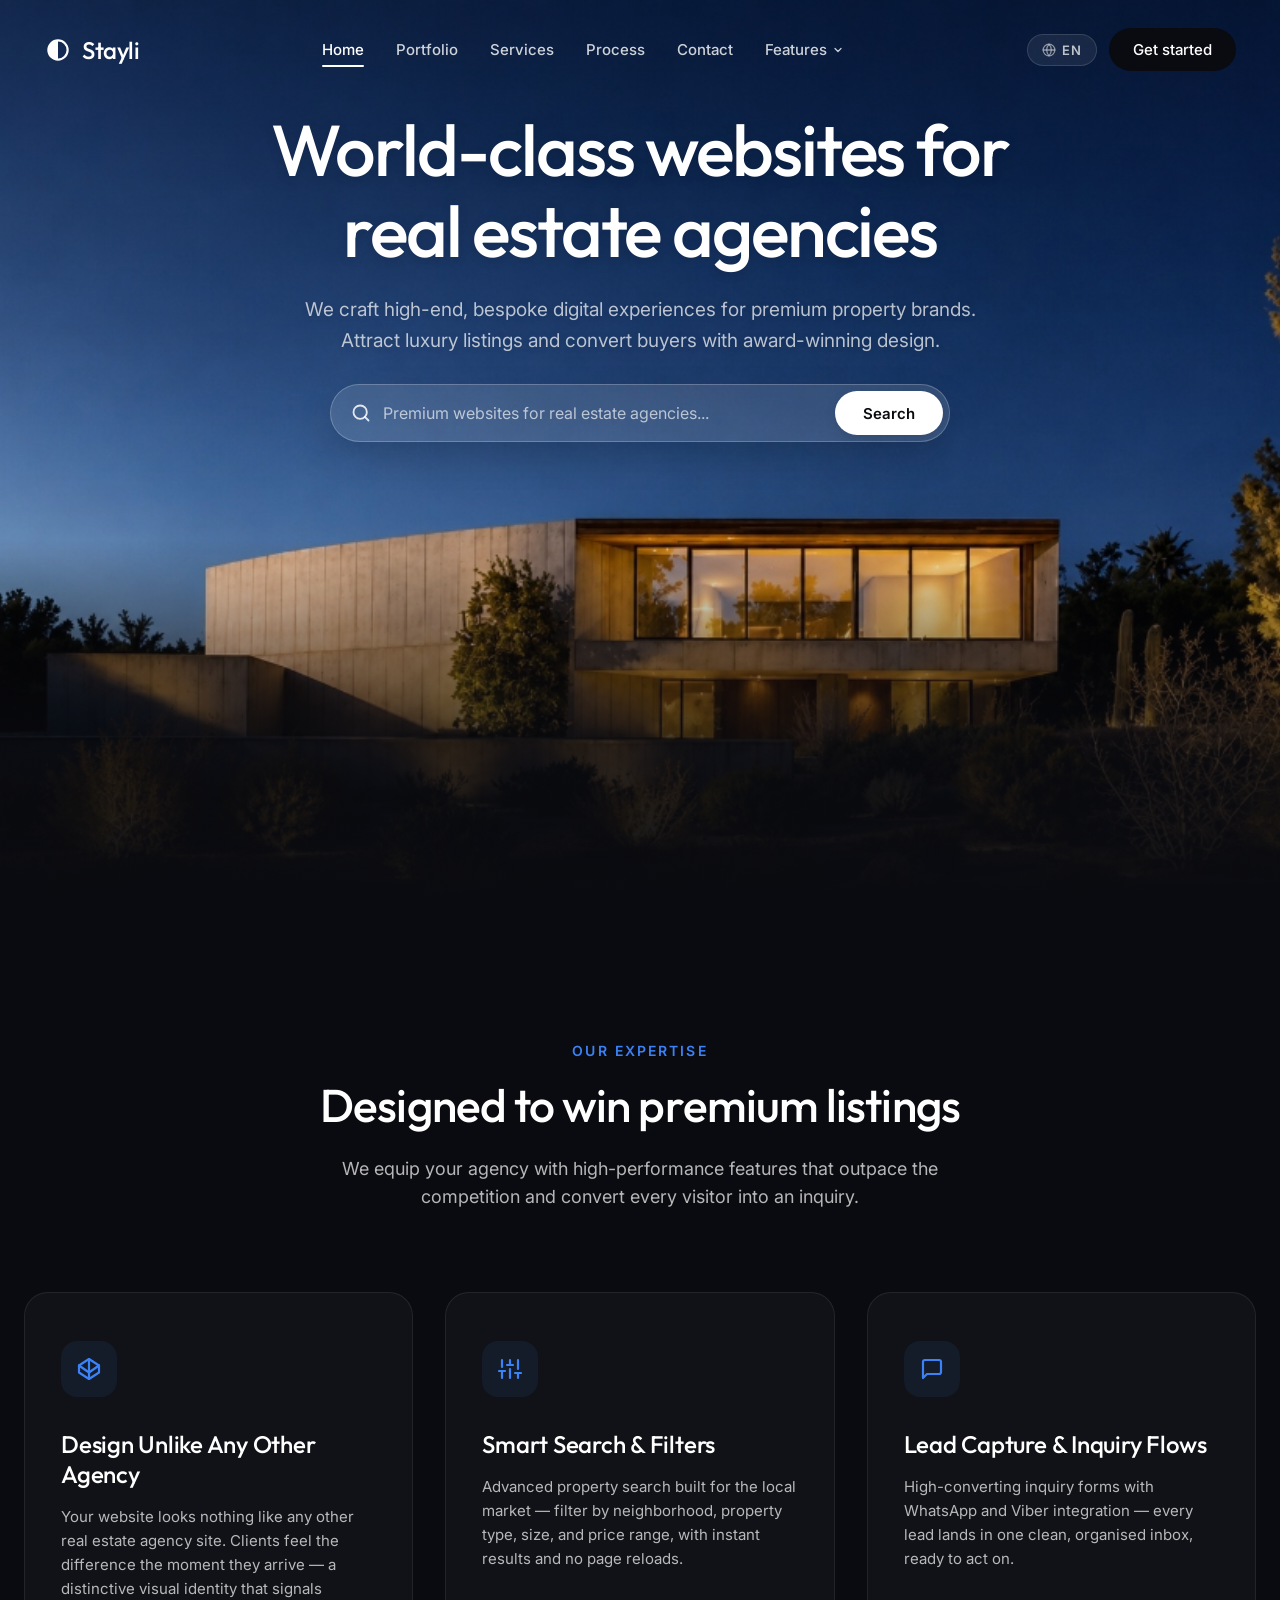
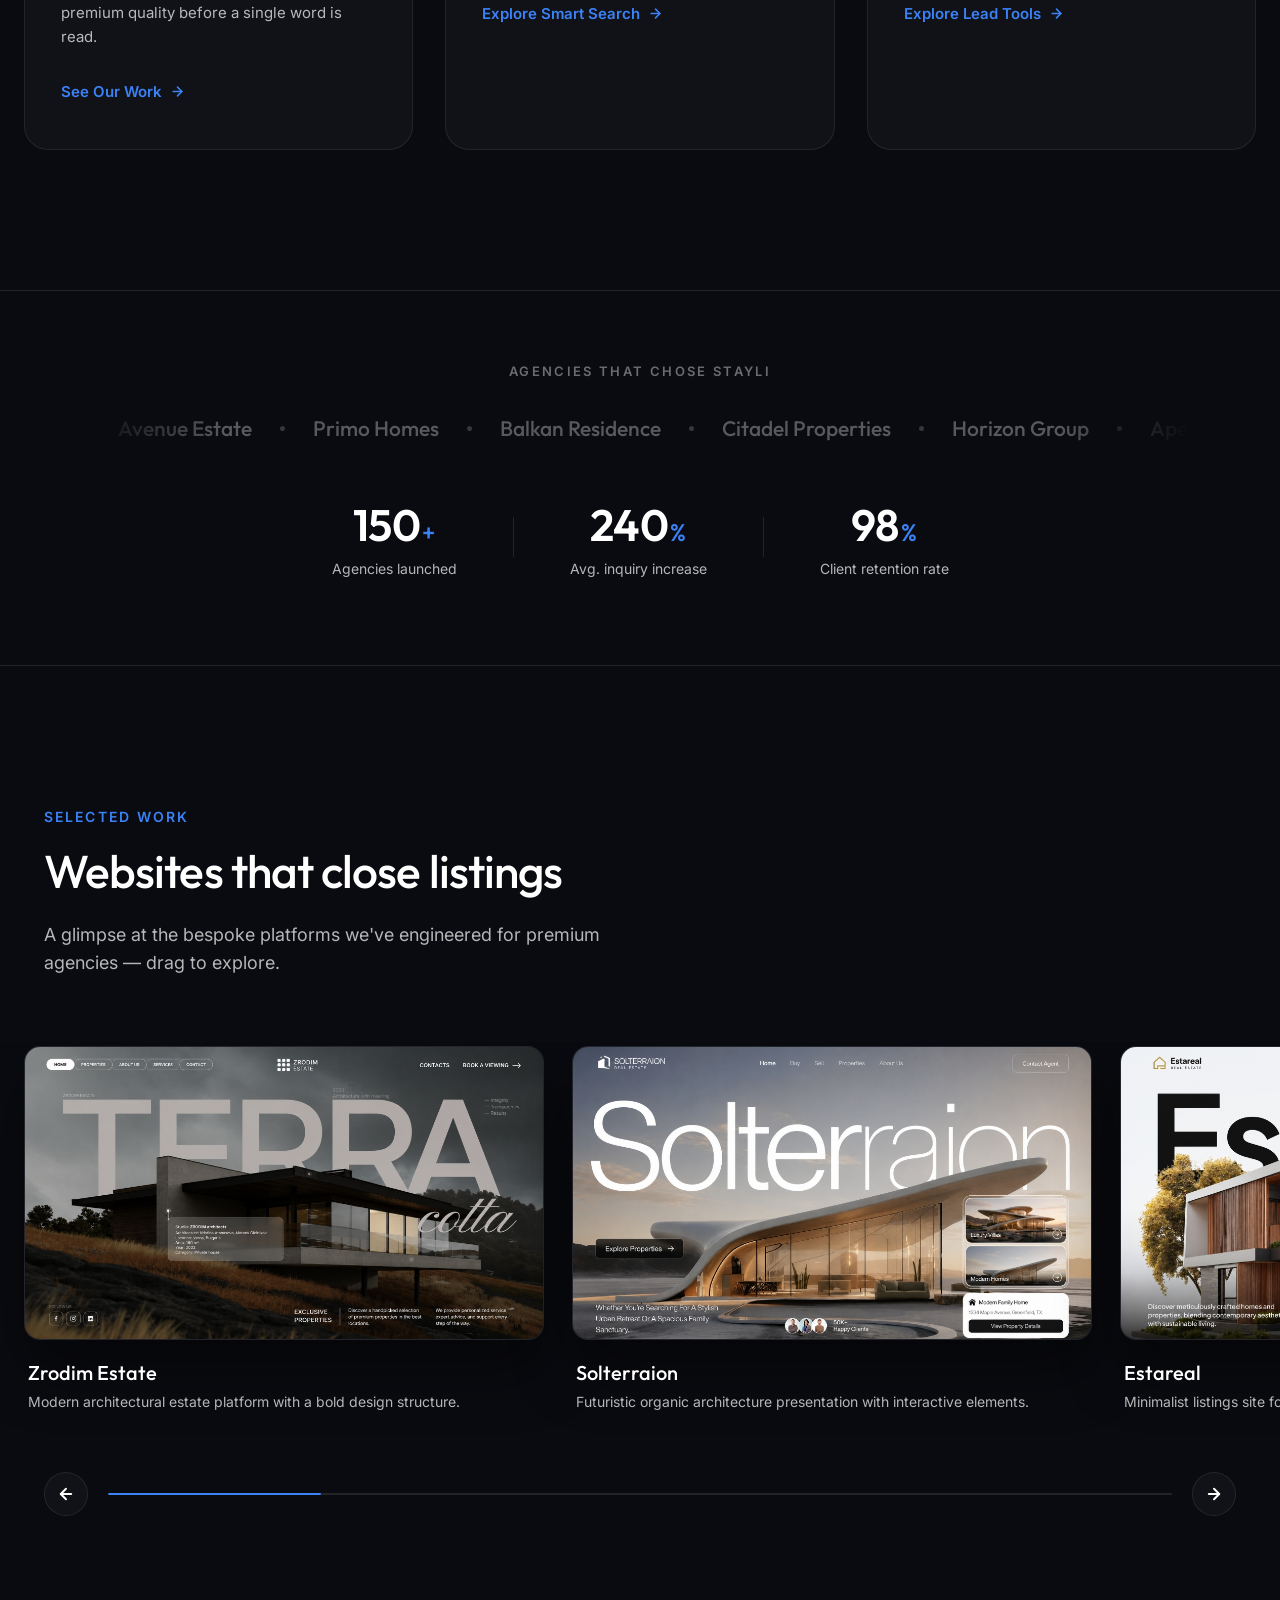
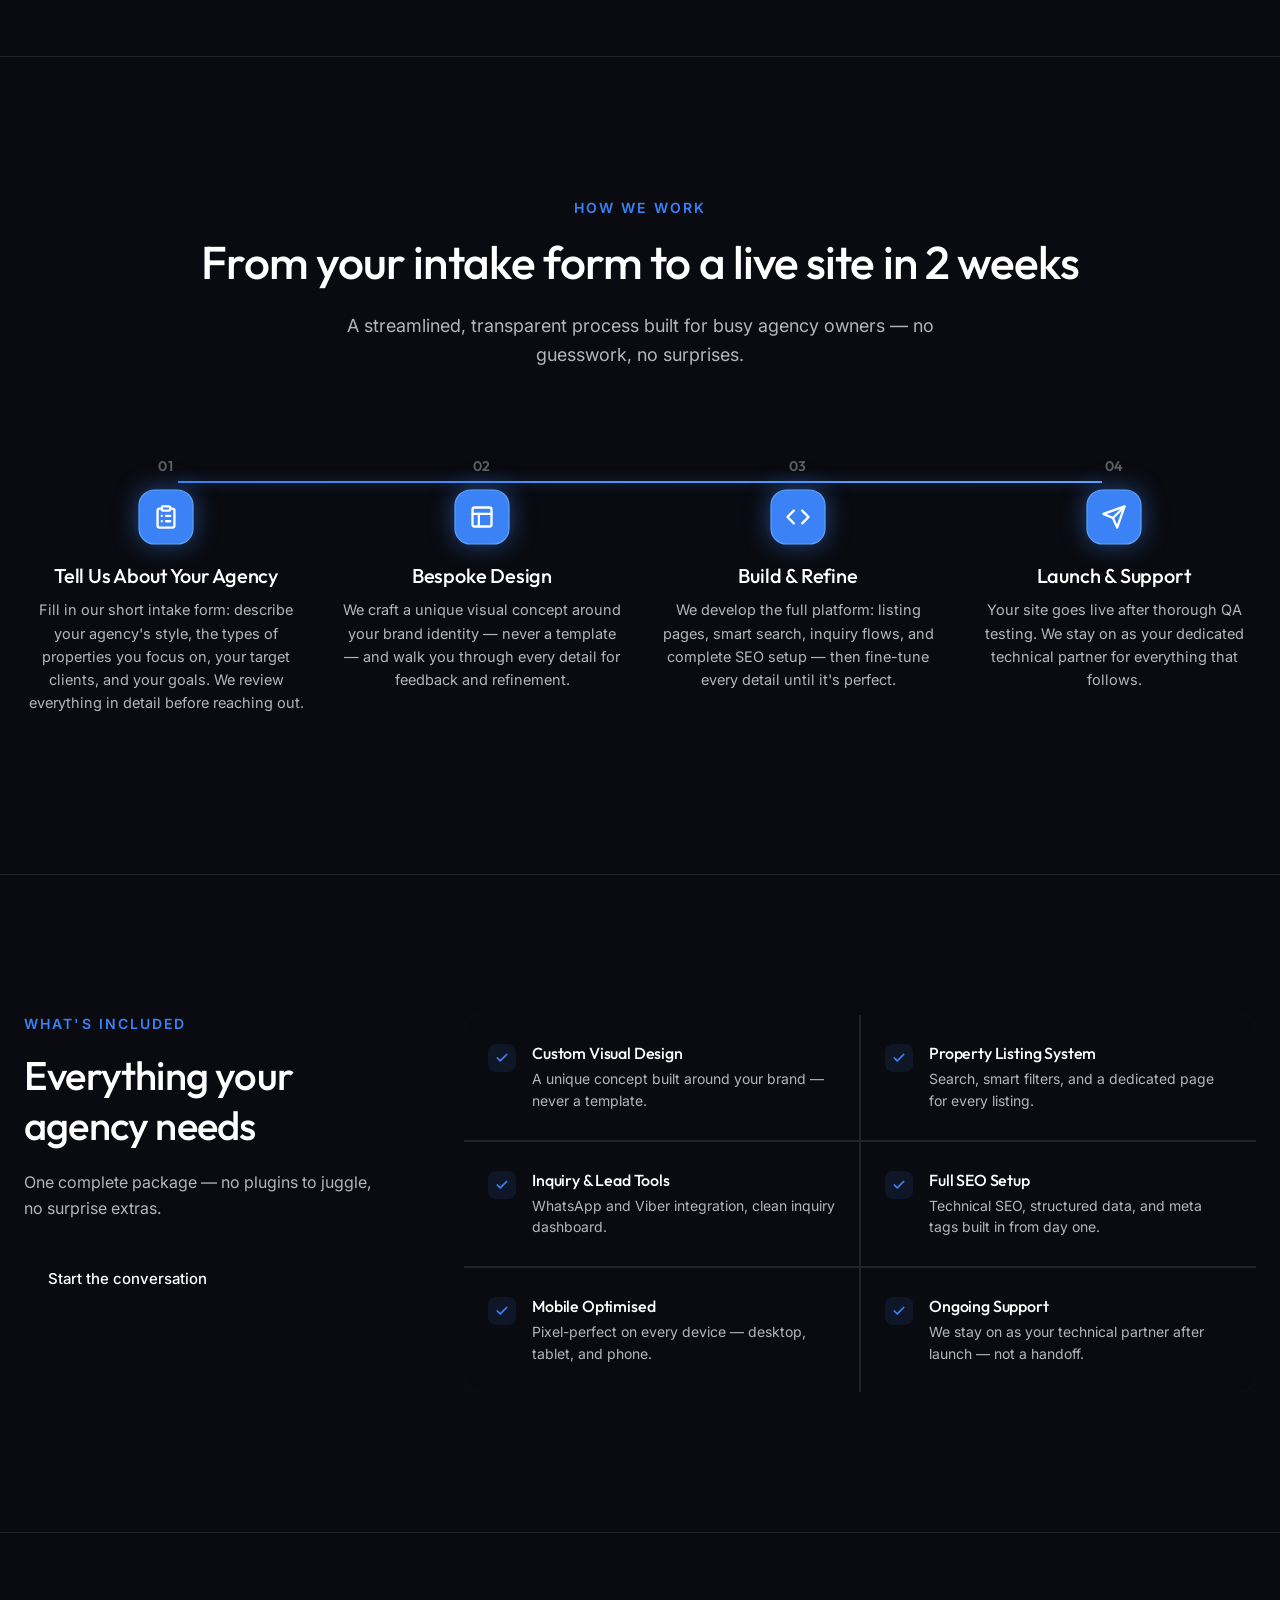
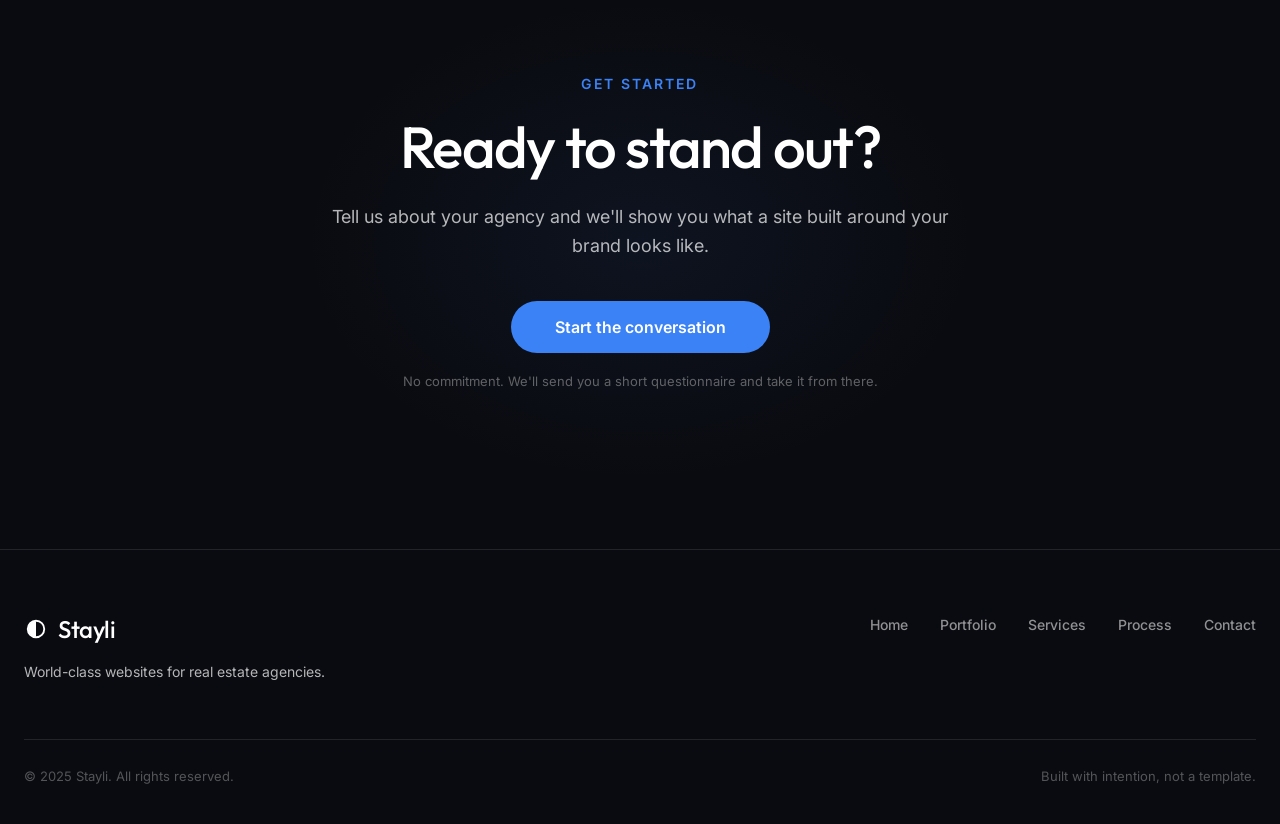
==== index.html @ 8f38e12a "Remove portfolio tags, align process steps horizontally on desktop, and implement dynamic scroll-bou" ====
<!DOCTYPE html>
<html lang="en">
<head>
  <meta charset="UTF-8">
  <meta name="viewport" content="width=device-width, initial-scale=1.0">
  <title>Stayli — World-Class Websites for Real Estate Agencies</title>
  <meta name="description" content="We design and build bespoke, high-converting websites for premium real estate agencies. Elevate your property brand today.">
  <link rel="preconnect" href="https://fonts.googleapis.com">
  <link rel="preconnect" href="https://fonts.gstatic.com" crossorigin>
  <link href="https://fonts.googleapis.com/css2?family=Outfit:wght@300;400;500;600;700&family=Manrope:wght@300;400;500;600;700&family=Inter:wght@300;400;500;600&display=swap" rel="stylesheet">
  <link rel="stylesheet" href="style.css?v=1.7">
</head>
<body>

  <!-- Header -->
  <header class="header" id="header">
    <div class="header-container">
      <a href="#" class="logo" id="logo-link">
        <svg class="logo-icon" width="28" height="28" viewBox="0 0 32 32" fill="none" xmlns="http://www.w3.org/2000/svg">
          <circle cx="16" cy="16" r="11" stroke="white" stroke-width="2.5"/>
          <path d="M16 5.5C10.201 5.5 5.5 10.201 5.5 16C5.5 21.799 10.201 26.5 16 26.5V5.5Z" fill="white"/>
        </svg>
        <span class="logo-text">Stayli</span>
      </a>

      <nav class="nav" id="desktop-nav">
        <ul class="nav-list">
          <li class="nav-item"><a href="#" class="nav-link active" data-i18n="nav.home">Home</a></li>
          <li class="nav-item"><a href="#" class="nav-link" data-i18n="nav.portfolio">Portfolio</a></li>
          <li class="nav-item"><a href="#" class="nav-link" data-i18n="nav.services">Services</a></li>
          <li class="nav-item"><a href="#" class="nav-link" data-i18n="nav.process">Process</a></li>
          <li class="nav-item"><a href="#" class="nav-link" data-i18n="nav.contact">Contact</a></li>
          <li class="nav-item dropdown" id="pages-dropdown">
            <a href="#" class="nav-link dropdown-toggle" id="dropdown-toggle">
              <span data-i18n="nav.features">Features</span>
              <svg class="chevron-icon" width="12" height="12" viewBox="0 0 24 24" fill="none" stroke="currentColor" stroke-width="2.5" stroke-linecap="round" stroke-linejoin="round">
                <polyline points="6 9 12 15 18 9"></polyline>
              </svg>
            </a>
            <ul class="dropdown-menu" id="dropdown-menu">
              <li><a href="#" class="dropdown-item" data-i18n="nav.feat.idx">IDX/MLS Feeds</a></li>
              <li><a href="#" class="dropdown-item" data-i18n="nav.feat.maps">Interactive Maps</a></li>
              <li><a href="#" class="dropdown-item" data-i18n="nav.feat.crm">CRM Integrations</a></li>
              <li><a href="#" class="dropdown-item" data-i18n="nav.feat.seo">SEO Tuning</a></li>
            </ul>
          </li>
        </ul>
      </nav>

      <div class="header-actions">
        <button class="lang-toggle" id="lang-toggle" aria-label="Switch language">
          <svg width="14" height="14" viewBox="0 0 24 24" fill="none" stroke="currentColor" stroke-width="2.2" stroke-linecap="round" stroke-linejoin="round">
            <circle cx="12" cy="12" r="10"></circle>
            <line x1="2" y1="12" x2="22" y2="12"></line>
            <path d="M12 2a15.3 15.3 0 0 1 4 10 15.3 15.3 0 0 1-4 10 15.3 15.3 0 0 1-4-10 15.3 15.3 0 0 1 4-10z"></path>
          </svg>
          <span id="lang-current">EN</span>
        </button>
        <a href="#" class="btn btn-primary" id="get-started-btn" data-i18n="nav.cta">Get started</a>
        <button class="mobile-menu-toggle" id="menu-toggle" aria-label="Toggle Menu">
          <span class="bar"></span>
          <span class="bar"></span>
          <span class="bar"></span>
        </button>
      </div>
    </div>
  </header>

  <!-- Mobile Nav -->
  <div class="mobile-nav" id="mobile-nav">
    <ul class="mobile-nav-list">
      <li><a href="#" class="mobile-nav-link active" data-i18n="nav.home">Home</a></li>
      <li><a href="#" class="mobile-nav-link" data-i18n="nav.portfolio">Portfolio</a></li>
      <li><a href="#" class="mobile-nav-link" data-i18n="nav.services">Services</a></li>
      <li><a href="#" class="mobile-nav-link" data-i18n="nav.process">Process</a></li>
      <li><a href="#" class="mobile-nav-link" data-i18n="nav.contact">Contact</a></li>
      <li class="mobile-dropdown">
        <button class="mobile-dropdown-toggle" id="mobile-dropdown-toggle">
          <span data-i18n="nav.features">Features</span>
          <svg class="chevron-icon" width="14" height="14" viewBox="0 0 24 24" fill="none" stroke="currentColor" stroke-width="2.5" stroke-linecap="round" stroke-linejoin="round">
            <polyline points="6 9 12 15 18 9"></polyline>
          </svg>
        </button>
        <ul class="mobile-dropdown-menu" id="mobile-dropdown-menu">
          <li><a href="#" class="mobile-dropdown-item" data-i18n="nav.feat.idx">IDX/MLS Feeds</a></li>
          <li><a href="#" class="mobile-dropdown-item" data-i18n="nav.feat.maps">Interactive Maps</a></li>
          <li><a href="#" class="mobile-dropdown-item" data-i18n="nav.feat.crm">CRM Integrations</a></li>
          <li><a href="#" class="mobile-dropdown-item" data-i18n="nav.feat.seo">SEO Tuning</a></li>
        </ul>
      </li>
      <li><a href="#" class="btn btn-primary btn-block" id="mobile-get-started-btn" data-i18n="nav.cta">Get started</a></li>
    </ul>
  </div>

  <!-- Hero -->
  <section class="hero" id="hero-section">
    <div class="hero-bg-container">
      <div class="hero-bg-image"></div>
      <div class="hero-overlay"></div>
    </div>
    <div class="hero-container">
      <div class="hero-content">
        <h1 class="hero-title" id="hero-title" data-i18n="hero.title">World-class websites for<br>real estate agencies</h1>
        <p class="hero-subtitle" id="hero-subtitle" data-i18n="hero.subtitle">We craft high-end, bespoke digital experiences for premium property brands.<br>Attract luxury listings and convert buyers with award-winning design.</p>
        <div class="hero-actions">
          <div class="search-bar-container">
            <div class="search-bar">
              <div class="search-icon-wrapper">
                <svg class="search-icon" width="20" height="20" viewBox="0 0 24 24" fill="none" stroke="currentColor" stroke-width="2.2" stroke-linecap="round" stroke-linejoin="round">
                  <circle cx="11" cy="11" r="8"></circle>
                  <line x1="21" y1="21" x2="16.65" y2="16.65"></line>
                </svg>
              </div>
              <input type="text" class="search-input" id="search-input" placeholder="" readonly>
              <button class="search-btn" id="search-submit-btn" data-i18n="hero.search_btn">Search</button>
            </div>
          </div>
        </div>
      </div>
    </div>
  </section>

  <!-- Features -->
  <section class="features-section" id="features-section">
    <div class="features-container">
      <span class="section-tag" data-i18n="feat.tag">Our Expertise</span>
      <h2 class="section-title" data-i18n="feat.title">Designed to win premium listings</h2>
      <p class="section-subtitle" data-i18n="feat.subtitle">We equip your agency with high-performance features that outpace the competition and convert leads.</p>

      <div class="features-grid">
        <div class="feature-card">
          <div class="feature-icon-wrapper">
            <svg class="feature-icon" width="24" height="24" viewBox="0 0 24 24" fill="none" stroke="currentColor" stroke-width="2.2" stroke-linecap="round" stroke-linejoin="round">
              <polygon points="12 2 22 8.5 22 15.5 12 22 2 15.5 2 8.5 12 2"></polygon>
              <line x1="12" y1="2" x2="12" y2="22"></line>
              <path d="M2 8.5l10 7 10-7"></path>
            </svg>
          </div>
          <h3 class="feature-card-title" data-i18n="feat.card1.title">Design Unlike Any Other Agency</h3>
          <p class="feature-card-desc" data-i18n="feat.card1.desc">Your website looks nothing like any other real estate agency site. Clients feel the difference the moment they arrive — a distinctive visual identity that signals premium quality before a single word is read.</p>
          <a href="#" class="feature-card-link">
            <span data-i18n="feat.card1.link">See Our Work</span>
            <svg width="15" height="15" viewBox="0 0 24 24" fill="none" stroke="currentColor" stroke-width="2.5" stroke-linecap="round" stroke-linejoin="round"><line x1="5" y1="12" x2="19" y2="12"></line><polyline points="12 5 19 12 12 19"></polyline></svg>
          </a>
        </div>

        <div class="feature-card">
          <div class="feature-icon-wrapper">
            <svg class="feature-icon" width="24" height="24" viewBox="0 0 24 24" fill="none" stroke="currentColor" stroke-width="2.2" stroke-linecap="round" stroke-linejoin="round">
              <line x1="4" y1="21" x2="4" y2="14"></line>
              <line x1="4" y1="10" x2="4" y2="3"></line>
              <line x1="12" y1="21" x2="12" y2="12"></line>
              <line x1="12" y1="8" x2="12" y2="3"></line>
              <line x1="20" y1="21" x2="20" y2="16"></line>
              <line x1="20" y1="12" x2="20" y2="3"></line>
              <line x1="1" y1="14" x2="7" y2="14"></line>
              <line x1="9" y1="8" x2="15" y2="8"></line>
              <line x1="17" y1="16" x2="23" y2="16"></line>
            </svg>
          </div>
          <h3 class="feature-card-title" data-i18n="feat.card2.title">Smart Search & Filters</h3>
          <p class="feature-card-desc" data-i18n="feat.card2.desc">Advanced property search built for the local market — filter by neighborhood, property type, size, and price range, with instant results and no page reloads.</p>
          <a href="#" class="feature-card-link">
            <span data-i18n="feat.card2.link">Explore Smart Search</span>
            <svg width="15" height="15" viewBox="0 0 24 24" fill="none" stroke="currentColor" stroke-width="2.5" stroke-linecap="round" stroke-linejoin="round"><line x1="5" y1="12" x2="19" y2="12"></line><polyline points="12 5 19 12 12 19"></polyline></svg>
          </a>
        </div>

        <div class="feature-card">
          <div class="feature-icon-wrapper">
            <svg class="feature-icon" width="24" height="24" viewBox="0 0 24 24" fill="none" stroke="currentColor" stroke-width="2.2" stroke-linecap="round" stroke-linejoin="round">
              <path d="M21 15a2 2 0 0 1-2 2H7l-4 4V5a2 2 0 0 1 2-2h14a2 2 0 0 1 2 2z"></path>
            </svg>
          </div>
          <h3 class="feature-card-title" data-i18n="feat.card3.title">Lead Capture & Inquiry Flows</h3>
          <p class="feature-card-desc" data-i18n="feat.card3.desc">High-converting inquiry forms with WhatsApp and Viber integration, automated follow-up sequences, and a clean overview of every incoming lead.</p>
          <a href="#" class="feature-card-link">
            <span data-i18n="feat.card3.link">Explore Lead Tools</span>
            <svg width="15" height="15" viewBox="0 0 24 24" fill="none" stroke="currentColor" stroke-width="2.5" stroke-linecap="round" stroke-linejoin="round"><line x1="5" y1="12" x2="19" y2="12"></line><polyline points="12 5 19 12 12 19"></polyline></svg>
          </a>
        </div>
      </div>
    </div>
  </section>

  <!-- Trust -->
  <section class="trust-section" id="trust-section">
    <div class="trust-container">
      <p class="trust-label" data-i18n="trust.label">Trusted by ambitious agencies worldwide</p>

      <div class="marquee">
        <div class="marquee-track">
          <span class="marquee-item">Avenue Estate</span><span class="marquee-dot"></span>
          <span class="marquee-item">Primo Homes</span><span class="marquee-dot"></span>
          <span class="marquee-item">Balkan Residence</span><span class="marquee-dot"></span>
          <span class="marquee-item">Citadel Properties</span><span class="marquee-dot"></span>
          <span class="marquee-item">Horizon Group</span><span class="marquee-dot"></span>
          <span class="marquee-item">Apex Properties</span><span class="marquee-dot"></span>
          <span class="marquee-item">Perla Estate</span><span class="marquee-dot"></span>
          <span class="marquee-item">Nova Residence</span><span class="marquee-dot"></span>
          <span class="marquee-item">Avenue Estate</span><span class="marquee-dot"></span>
          <span class="marquee-item">Primo Homes</span><span class="marquee-dot"></span>
          <span class="marquee-item">Balkan Residence</span><span class="marquee-dot"></span>
          <span class="marquee-item">Citadel Properties</span><span class="marquee-dot"></span>
          <span class="marquee-item">Horizon Group</span><span class="marquee-dot"></span>
          <span class="marquee-item">Apex Properties</span><span class="marquee-dot"></span>
          <span class="marquee-item">Perla Estate</span><span class="marquee-dot"></span>
          <span class="marquee-item">Nova Residence</span><span class="marquee-dot"></span>
        </div>
      </div>

      <div class="trust-stats">
        <div class="trust-stat">
          <div class="trust-stat-value"><span class="trust-stat-number" data-count="150">0</span><span class="trust-stat-suffix">+</span></div>
          <span class="trust-stat-label" data-i18n="trust.stat1">Agencies launched</span>
        </div>
        <div class="trust-stat-divider"></div>
        <div class="trust-stat">
          <div class="trust-stat-value"><span class="trust-stat-number" data-count="240">0</span><span class="trust-stat-suffix">%</span></div>
          <span class="trust-stat-label" data-i18n="trust.stat2">Avg. inquiry increase</span>
        </div>
        <div class="trust-stat-divider"></div>
        <div class="trust-stat">
          <div class="trust-stat-value"><span class="trust-stat-number" data-count="98">0</span><span class="trust-stat-suffix">%</span></div>
          <span class="trust-stat-label" data-i18n="trust.stat3">Client retention rate</span>
        </div>
      </div>
    </div>
  </section>

  <!-- Portfolio -->
  <section class="portfolio-section" id="portfolio-section">
    <div class="portfolio-header">
      <span class="section-tag" data-i18n="port.tag">Selected Work</span>
      <h2 class="section-title" data-i18n="port.title">Websites that close listings</h2>
      <p class="section-subtitle" data-i18n="port.subtitle">A glimpse at the bespoke platforms we've engineered for premium agencies — drag to explore.</p>
    </div>

    <div class="portfolio-carousel">
      <div class="portfolio-track" id="portfolio-track">

        <article class="portfolio-card">
          <div class="browser-mockup theme-amber">
            <div class="browser-body has-image">
              <img src="zrodim_estate.jpg" alt="Zrodim Estate Website" class="mockup-img">
            </div>
          </div>
          <div class="portfolio-meta">
            <h3>Zrodim Estate</h3>
            <p data-i18n="port.card1.desc">Modern architectural estate platform with a bold design structure.</p>
          </div>
        </article>

        <article class="portfolio-card">
          <div class="browser-mockup theme-teal">
            <div class="browser-body has-image">
              <img src="solterraion.jpg" alt="Solterraion Website" class="mockup-img">
            </div>
          </div>
          <div class="portfolio-meta">
            <h3>Solterraion</h3>
            <p data-i18n="port.card2.desc">Futuristic organic architecture presentation with interactive elements.</p>
          </div>
        </article>

        <article class="portfolio-card">
          <div class="browser-mockup theme-violet">
            <div class="browser-body has-image">
              <img src="estareal.jpg" alt="Estareal Website" class="mockup-img">
            </div>
          </div>
          <div class="portfolio-meta">
            <h3>Estareal</h3>
            <p data-i18n="port.card3.desc">Minimalist listings site focusing on ecological and smart home designs.</p>
          </div>
        </article>

        <article class="portfolio-card">
          <div class="browser-mockup theme-rose">
            <div class="browser-body has-image">
              <img src="zenesis.jpg" alt="Zenesis Website" class="mockup-img">
            </div>
          </div>
          <div class="portfolio-meta">
            <h3>Zenesis</h3>
            <p data-i18n="port.card4.desc">Luxury property listings database with integrated search filters.</p>
          </div>
        </article>

        <article class="portfolio-card">
          <div class="browser-mockup theme-emerald">
            <div class="browser-body has-image">
              <img src="oceanview.jpg" alt="Oceanview Properties Website" class="mockup-img">
            </div>
          </div>
          <div class="portfolio-meta">
            <h3>Oceanview</h3>
            <p data-i18n="port.card5.desc">Coastal estates and seaside residence portfolio with high-converting layouts.</p>
          </div>
        </article>

      </div>

      <div class="portfolio-controls">
        <button class="portfolio-arrow" id="portfolio-prev" aria-label="Previous project">
          <svg width="18" height="18" viewBox="0 0 24 24" fill="none" stroke="currentColor" stroke-width="2.5" stroke-linecap="round" stroke-linejoin="round"><line x1="19" y1="12" x2="5" y2="12"></line><polyline points="12 19 5 12 12 5"></polyline></svg>
        </button>
        <div class="portfolio-progress"><span class="portfolio-progress-bar" id="portfolio-progress-bar"></span></div>
        <button class="portfolio-arrow" id="portfolio-next" aria-label="Next project">
          <svg width="18" height="18" viewBox="0 0 24 24" fill="none" stroke="currentColor" stroke-width="2.5" stroke-linecap="round" stroke-linejoin="round"><line x1="5" y1="12" x2="19" y2="12"></line><polyline points="12 5 19 12 12 19"></polyline></svg>
        </button>
      </div>
    </div>
  </section>

  <!-- Process -->
  <section class="process-section" id="process-section">
    <div class="process-container">
      <span class="section-tag" data-i18n="proc.tag">How We Work</span>
      <h2 class="section-title" data-i18n="proc.title">From first call to live site in 2 weeks</h2>
      <p class="section-subtitle" data-i18n="proc.subtitle">A streamlined, transparent process built for busy agency owners — no guesswork, no surprises.</p>

      <div class="process-timeline">
        <div class="process-line"><span class="process-line-fill" id="process-line-fill"></span></div>

        <div class="process-step">
          <div class="process-number">01</div>
          <div class="process-icon-wrapper">
            <svg class="process-icon" width="22" height="22" viewBox="0 0 24 24" fill="none" stroke="currentColor" stroke-width="2.2" stroke-linecap="round" stroke-linejoin="round"><path d="M16 4h2a2 2 0 0 1 2 2v14a2 2 0 0 1-2 2H6a2 2 0 0 1-2-2V6a2 2 0 0 1 2-2h2"></path><rect x="8" y="2" width="8" height="4" rx="1" ry="1"></rect><line x1="12" y1="11" x2="16" y2="11"></line><line x1="12" y1="16" x2="16" y2="16"></line><line x1="8" y1="11" x2="8.01" y2="11"></line><line x1="8" y1="16" x2="8.01" y2="16"></line></svg>
          </div>
          <h3 class="process-step-title" data-i18n="proc.step1.title">Tell Us About Your Agency</h3>
          <p class="process-step-desc" data-i18n="proc.step1.desc">We learn your brand, your listings, and your growth goals in a focused 30-minute strategy session.</p>
        </div>

        <div class="process-step">
          <div class="process-number">02</div>
          <div class="process-icon-wrapper">
            <svg class="process-icon" width="22" height="22" viewBox="0 0 24 24" fill="none" stroke="currentColor" stroke-width="2.2" stroke-linecap="round" stroke-linejoin="round"><rect x="3" y="3" width="18" height="18" rx="2"></rect><line x1="3" y1="9" x2="21" y2="9"></line><line x1="9" y1="21" x2="9" y2="9"></line></svg>
          </div>
          <h3 class="process-step-title" data-i18n="proc.step2.title">Bespoke Design</h3>
          <p class="process-step-desc" data-i18n="proc.step2.desc">A custom visual direction shaped around your brand — not a template — reviewed with you at every stage.</p>
        </div>

        <div class="process-step">
          <div class="process-number">03</div>
          <div class="process-icon-wrapper">
            <svg class="process-icon" width="22" height="22" viewBox="0 0 24 24" fill="none" stroke="currentColor" stroke-width="2.2" stroke-linecap="round" stroke-linejoin="round"><polyline points="16 18 22 12 16 6"></polyline><polyline points="8 6 2 12 8 18"></polyline></svg>
          </div>
          <h3 class="process-step-title" data-i18n="proc.step3.title">Build &amp; Integrate</h3>
          <p class="process-step-desc" data-i18n="proc.step3.desc">We develop the platform and connect your IDX/MLS feed, CRM, and lead-routing tools end to end.</p>
        </div>

        <div class="process-step">
          <div class="process-number">04</div>
          <div class="process-icon-wrapper">
            <svg class="process-icon" width="22" height="22" viewBox="0 0 24 24" fill="none" stroke="currentColor" stroke-width="2.2" stroke-linecap="round" stroke-linejoin="round"><line x1="22" y1="2" x2="11" y2="13"></line><polygon points="22 2 15 22 11 13 2 9 22 2"></polygon></svg>
          </div>
          <h3 class="process-step-title" data-i18n="proc.step4.title">Launch &amp; Support</h3>
          <p class="process-step-desc" data-i18n="proc.step4.desc">Your site goes live with full QA, then we stay on as your dedicated technical partner.</p>
        </div>
      </div>
    </div>
  </section>




  <!-- Services / What's Included -->
  <section class="services-section" id="services-section">
    <div class="services-container">
      <div class="services-header-row">
        <div class="services-header-text">
          <span class="section-tag" data-i18n="serv.tag">What's Included</span>
          <h2 class="section-title" data-i18n="serv.title">Everything your agency needs</h2>
          <p class="section-subtitle" data-i18n="serv.subtitle">One complete package — no plugins to juggle, no surprise extras.</p>
          <a href="#" class="btn btn-primary" data-i18n="serv.cta">Start the conversation</a>
        </div>
        <div class="services-grid">
          <div class="service-item">
            <div class="service-check"><svg width="14" height="14" viewBox="0 0 24 24" fill="none" stroke="currentColor" stroke-width="3" stroke-linecap="round" stroke-linejoin="round"><polyline points="20 6 9 17 4 12"></polyline></svg></div>
            <div class="service-text">
              <h3 class="service-title" data-i18n="serv.i1.title">Custom Visual Design</h3>
              <p class="service-desc" data-i18n="serv.i1.desc">A unique concept built around your brand — never a template.</p>
            </div>
          </div>
          <div class="service-item">
            <div class="service-check"><svg width="14" height="14" viewBox="0 0 24 24" fill="none" stroke="currentColor" stroke-width="3" stroke-linecap="round" stroke-linejoin="round"><polyline points="20 6 9 17 4 12"></polyline></svg></div>
            <div class="service-text">
              <h3 class="service-title" data-i18n="serv.i2.title">Property Listing System</h3>
              <p class="service-desc" data-i18n="serv.i2.desc">Search, smart filters, and a dedicated page for every listing.</p>
            </div>
          </div>
          <div class="service-item">
            <div class="service-check"><svg width="14" height="14" viewBox="0 0 24 24" fill="none" stroke="currentColor" stroke-width="3" stroke-linecap="round" stroke-linejoin="round"><polyline points="20 6 9 17 4 12"></polyline></svg></div>
            <div class="service-text">
              <h3 class="service-title" data-i18n="serv.i3.title">Inquiry &amp; Lead Tools</h3>
              <p class="service-desc" data-i18n="serv.i3.desc">WhatsApp and Viber integration, clean inquiry dashboard.</p>
            </div>
          </div>
          <div class="service-item">
            <div class="service-check"><svg width="14" height="14" viewBox="0 0 24 24" fill="none" stroke="currentColor" stroke-width="3" stroke-linecap="round" stroke-linejoin="round"><polyline points="20 6 9 17 4 12"></polyline></svg></div>
            <div class="service-text">
              <h3 class="service-title" data-i18n="serv.i4.title">Full SEO Setup</h3>
              <p class="service-desc" data-i18n="serv.i4.desc">Technical SEO, structured data, and meta tags built in from day one.</p>
            </div>
          </div>
          <div class="service-item">
            <div class="service-check"><svg width="14" height="14" viewBox="0 0 24 24" fill="none" stroke="currentColor" stroke-width="3" stroke-linecap="round" stroke-linejoin="round"><polyline points="20 6 9 17 4 12"></polyline></svg></div>
            <div class="service-text">
              <h3 class="service-title" data-i18n="serv.i5.title">Mobile Optimised</h3>
              <p class="service-desc" data-i18n="serv.i5.desc">Pixel-perfect on every device — desktop, tablet, and phone.</p>
            </div>
          </div>
          <div class="service-item">
            <div class="service-check"><svg width="14" height="14" viewBox="0 0 24 24" fill="none" stroke="currentColor" stroke-width="3" stroke-linecap="round" stroke-linejoin="round"><polyline points="20 6 9 17 4 12"></polyline></svg></div>
            <div class="service-text">
              <h3 class="service-title" data-i18n="serv.i6.title">Ongoing Support</h3>
              <p class="service-desc" data-i18n="serv.i6.desc">We stay on as your technical partner after launch — not a handoff.</p>
            </div>
          </div>
        </div>
      </div>
    </div>
  </section>

  <!-- CTA -->
  <section class="cta-section" id="cta-section">
    <div class="cta-glow"></div>
    <div class="cta-container">
      <span class="section-tag" data-i18n="cta.tag">Get Started</span>
      <h2 class="cta-title" data-i18n="cta.title">Ready to stand out?</h2>
      <p class="cta-subtitle" data-i18n="cta.subtitle">Tell us about your agency and we'll show you what a site built around your brand looks like.</p>
      <a href="#" class="btn btn-cta" data-i18n="cta.btn">Start the conversation</a>
      <p class="cta-note" data-i18n="cta.note">No commitment. We'll send you a short questionnaire and take it from there.</p>
    </div>
  </section>

  <!-- Footer -->
  <footer class="footer" id="footer">
    <div class="footer-container">
      <div class="footer-top">
        <div class="footer-brand">
          <a href="#" class="logo">
            <svg class="logo-icon" width="24" height="24" viewBox="0 0 32 32" fill="none" xmlns="http://www.w3.org/2000/svg">
              <circle cx="16" cy="16" r="11" stroke="white" stroke-width="2.5"/>
              <path d="M16 5.5C10.201 5.5 5.5 10.201 5.5 16C5.5 21.799 10.201 26.5 16 26.5V5.5Z" fill="white"/>
            </svg>
            <span class="logo-text">Stayli</span>
          </a>
          <p class="footer-tagline" data-i18n="foot.tagline">World-class websites<br>for real estate agencies.</p>
        </div>
        <nav class="footer-nav">
          <ul>
            <li><a href="#" class="footer-nav-link" data-i18n="nav.home">Home</a></li>
            <li><a href="#" class="footer-nav-link" data-i18n="nav.portfolio">Portfolio</a></li>
            <li><a href="#" class="footer-nav-link" data-i18n="nav.services">Services</a></li>
            <li><a href="#" class="footer-nav-link" data-i18n="nav.process">Process</a></li>
            <li><a href="#" class="footer-nav-link" data-i18n="nav.contact">Contact</a></li>
          </ul>
        </nav>
      </div>
      <div class="footer-bottom">
        <p class="footer-copy" data-i18n="foot.copy">© 2025 Stayli. All rights reserved.</p>
        <p class="footer-made" data-i18n="foot.made">Built with intention, not a template.</p>
      </div>
    </div>
  </footer>

  <script src="main.js?v=1.7"></script>
</body>
</html>
---- style.css ----
/* --- CSS Reset and Base Styles --- */
*, *::before, *::after {
  box-sizing: border-box;
  margin: 0;
  padding: 0;
}

:root {
  --font-primary: 'Outfit', sans-serif;
  --font-secondary: 'Inter', sans-serif;
  --color-dark: #0a0b10;
  --color-light: #ffffff;
  --color-bg: #0a0b10;
  --color-card-bg: rgba(255, 255, 255, 0.03);
  --color-card-border: rgba(255, 255, 255, 0.08);
  --color-nav-link: rgba(255, 255, 255, 0.8);
  --color-nav-link-hover: #ffffff;
  --color-nav-link-active: #ffffff;
  --color-text-secondary: rgba(255, 255, 255, 0.7);
  --color-border-subtle: rgba(255, 255, 255, 0.1);
  --transition-smooth: all 0.3s cubic-bezier(0.4, 0, 0.2, 1);
  --transition-fast: all 0.2s ease;
}

body {
  font-family: var(--font-secondary);
  background-color: var(--color-bg);
  color: var(--color-light);
  overflow-x: hidden;
  -webkit-font-smoothing: antialiased;
}

/* --- Typography --- */
h1, h2, h3, h4, h5, h6 {
  font-family: var(--font-primary);
  font-weight: 600;
}

/* --- Buttons --- */
.btn {
  display: inline-flex;
  align-items: center;
  justify-content: center;
  font-family: var(--font-secondary);
  font-size: 15px;
  font-weight: 500;
  text-decoration: none;
  border-radius: 100px;
  transition: var(--transition-smooth);
  cursor: pointer;
  border: none;
  outline: none;
  white-space: nowrap;
}

.btn-primary {
  background-color: var(--color-dark);
  color: var(--color-light);
  padding: 12px 24px;
}

.btn-primary:hover {
  background-color: #262626;
  transform: translateY(-2px);
  box-shadow: 0 4px 15px rgba(0, 0, 0, 0.15);
}

.btn-primary:active {
  transform: translateY(0);
}

.btn-secondary {
  background-color: var(--color-dark);
  color: var(--color-light);
  padding: 16px 36px;
  font-size: 16px;
}

.btn-secondary:hover {
  background-color: #262626;
  transform: translateY(-3px);
  box-shadow: 0 8px 24px rgba(0, 0, 0, 0.2);
}

.btn-secondary:active {
  transform: translateY(-1px);
}

.btn-block {
  display: flex;
  width: 100%;
}

/* --- Header & Navigation --- */
.header {
  position: absolute;
  top: 0;
  left: 0;
  width: 100%;
  z-index: 100;
  padding: 28px 0;
}

.header-container {
  max-width: 1240px;
  margin: 0 auto;
  padding: 0 24px;
  display: flex;
  align-items: center;
  justify-content: space-between;
}

/* Logo */
.logo {
  display: flex;
  align-items: center;
  gap: 10px;
  text-decoration: none;
  color: var(--color-light);
  transition: var(--transition-fast);
  z-index: 110;
}

.logo-text {
  font-family: var(--font-primary);
  font-size: 24px;
  font-weight: 500;
  letter-spacing: -0.02em;
}

.logo:hover {
  opacity: 0.95;
}

/* Desktop Nav List */
.nav {
  display: flex;
}

.nav-list {
  display: flex;
  list-style: none;
  align-items: center;
  gap: 32px;
}

.nav-item {
  position: relative;
}

.nav-link {
  font-family: var(--font-secondary);
  font-size: 15px;
  font-weight: 500;
  color: var(--color-nav-link);
  text-decoration: none;
  transition: var(--transition-fast);
  display: flex;
  align-items: center;
  gap: 5px;
  padding: 8px 0;
}

.nav-link:hover {
  color: var(--color-nav-link-hover);
}

.nav-link.active {
  color: var(--color-nav-link-active);
}

.nav-link.active::after {
  content: '';
  position: absolute;
  bottom: 0;
  left: 0;
  width: 100%;
  height: 2px;
  background-color: var(--color-light);
  border-radius: 2px;
}

/* Chevron Icon */
.chevron-icon {
  transition: transform 0.2s ease;
}

.dropdown:hover .chevron-icon {
  transform: rotate(180deg);
}

/* Dropdown Menu styling */
.dropdown-menu {
  position: absolute;
  top: 100%;
  left: 50%;
  transform: translateX(-50%) translateY(10px);
  background-color: rgba(13, 14, 18, 0.95);
  backdrop-filter: blur(12px);
  -webkit-backdrop-filter: blur(12px);
  border: 1px solid rgba(255, 255, 255, 0.08);
  border-radius: 12px;
  box-shadow: 0 10px 30px rgba(0, 0, 0, 0.4);
  list-style: none;
  min-width: 170px;
  padding: 8px 0;
  opacity: 0;
  visibility: hidden;
  transition: var(--transition-smooth);
  z-index: 105;
}

.dropdown:hover .dropdown-menu {
  opacity: 1;
  visibility: visible;
  transform: translateX(-50%) translateY(0);
}

.dropdown-item {
  display: block;
  padding: 10px 20px;
  font-size: 14px;
  font-weight: 500;
  color: rgba(255, 255, 255, 0.8);
  text-decoration: none;
  transition: var(--transition-fast);
}

.dropdown-item:hover {
  background-color: rgba(255, 255, 255, 0.06);
  color: #ffffff;
  padding-left: 24px;
}

/* Header Actions */
.header-actions {
  display: flex;
  align-items: center;
  gap: 12px;
  z-index: 110;
}

/* Language Toggle Button */
.lang-toggle {
  display: inline-flex;
  align-items: center;
  gap: 6px;
  background: rgba(255, 255, 255, 0.07);
  border: 1px solid rgba(255, 255, 255, 0.13);
  border-radius: 100px;
  padding: 7px 14px;
  color: rgba(255, 255, 255, 0.72);
  font-family: var(--font-secondary);
  font-size: 13px;
  font-weight: 600;
  letter-spacing: 0.06em;
  cursor: pointer;
  transition: var(--transition-fast);
  outline: none;
  white-space: nowrap;
}

.lang-toggle:hover {
  background: rgba(255, 255, 255, 0.14);
  border-color: rgba(255, 255, 255, 0.28);
  color: #ffffff;
  transform: translateY(-1px);
}

.lang-toggle svg {
  opacity: 0.7;
  flex-shrink: 0;
}

@media (max-width: 380px) {
  #lang-current { display: none; }
  .lang-toggle { padding: 7px 10px; gap: 0; }
}

/* Mobile Menu Toggle button styling */
.mobile-menu-toggle {
  display: none;
  flex-direction: column;
  justify-content: space-between;
  width: 24px;
  height: 18px;
  background: none;
  border: none;
  cursor: pointer;
  padding: 0;
  outline: none;
}

.mobile-menu-toggle .bar {
  width: 100%;
  height: 2px;
  background-color: var(--color-light);
  border-radius: 2px;
  transition: var(--transition-smooth);
}

/* Toggle Animation */
.mobile-menu-toggle.open .bar:nth-child(1) {
  transform: translateY(8px) rotate(45deg);
}

.mobile-menu-toggle.open .bar:nth-child(2) {
  opacity: 0;
}

.mobile-menu-toggle.open .bar:nth-child(3) {
  transform: translateY(-8px) rotate(-45deg);
}

/* --- Mobile Navigation Drawer --- */
.mobile-nav {
  position: fixed;
  top: 0;
  right: -100%;
  width: 100%;
  height: 100vh;
  background: rgba(13, 27, 42, 0.8);
  backdrop-filter: blur(24px);
  -webkit-backdrop-filter: blur(24px);
  z-index: 95;
  display: flex;
  align-items: center;
  justify-content: center;
  transition: right 0.4s cubic-bezier(0.4, 0, 0.2, 1);
}

.mobile-nav.open {
  right: 0;
}

.mobile-nav-list {
  list-style: none;
  text-align: center;
  width: 100%;
  max-width: 320px;
  padding: 0 24px;
}

.mobile-nav-list li {
  margin: 24px 0;
  opacity: 0;
  transform: translateY(20px);
  transition: transform 0.4s ease, opacity 0.4s ease;
}

.mobile-nav.open .mobile-nav-list li {
  opacity: 1;
  transform: translateY(0);
}

/* Delays for children in mobile list fade-in */
.mobile-nav.open .mobile-nav-list li:nth-child(1) { transition-delay: 0.1s; }
.mobile-nav.open .mobile-nav-list li:nth-child(2) { transition-delay: 0.15s; }
.mobile-nav.open .mobile-nav-list li:nth-child(3) { transition-delay: 0.2s; }
.mobile-nav.open .mobile-nav-list li:nth-child(4) { transition-delay: 0.25s; }
.mobile-nav.open .mobile-nav-list li:nth-child(5) { transition-delay: 0.3s; }
.mobile-nav.open .mobile-nav-list li:nth-child(6) { transition-delay: 0.35s; }
.mobile-nav.open .mobile-nav-list li:nth-child(7) { transition-delay: 0.4s; }

.mobile-nav-link {
  font-family: var(--font-secondary);
  font-size: 20px;
  font-weight: 500;
  color: rgba(255, 255, 255, 0.85);
  text-decoration: none;
  transition: var(--transition-fast);
  display: inline-block;
}

.mobile-nav-link:hover, .mobile-nav-link.active {
  color: var(--color-light);
  transform: scale(1.05);
}

/* Mobile Dropdown styling */
.mobile-dropdown-toggle {
  background: none;
  border: none;
  color: rgba(255, 255, 255, 0.85);
  font-family: var(--font-secondary);
  font-size: 20px;
  font-weight: 500;
  cursor: pointer;
  display: inline-flex;
  align-items: center;
  gap: 8px;
  outline: none;
  transition: var(--transition-fast);
}

.mobile-dropdown-toggle:hover {
  color: var(--color-light);
}

.mobile-dropdown-menu {
  list-style: none;
  margin-top: 10px;
  max-height: 0;
  overflow: hidden;
  transition: max-height 0.3s cubic-bezier(0.4, 0, 0.2, 1);
}

.mobile-dropdown-menu.open {
  max-height: 200px;
}

.mobile-dropdown-item {
  display: block;
  padding: 8px 0;
  font-size: 16px;
  color: rgba(255, 255, 255, 0.65);
  text-decoration: none;
  transition: var(--transition-fast);
}

.mobile-dropdown-item:hover {
  color: var(--color-light);
}


/* --- Hero Section Styling --- */
.hero {
  position: relative;
  min-height: 100vh;
  display: flex;
  align-items: flex-start; /* Align content to top so it stays on sky */
  justify-content: center;
  overflow: hidden;
}

/* Hero Background and Overlay */
.hero-bg-container {
  position: absolute;
  inset: 0;
  z-index: 1;
}

.hero-bg-image {
  width: 100%;
  height: 100%;
  background-image: url('desert_house_desktop.jpg');
  background-size: cover;
  background-position: center 107%; /* Shift image down slightly to separate house from search bar */
  background-repeat: no-repeat;
  transition: transform 8s ease;
}

/* Subtle zoom effect for background to make it feel alive */
.hero:hover .hero-bg-image {
  transform: scale(1.03);
}

.hero-overlay {
  position: absolute;
  inset: 0;
  background: linear-gradient(to bottom,
    rgba(10, 11, 16, 0.35) 0%,
    rgba(10, 11, 16, 0.15) 30%,
    rgba(10, 11, 16, 0) 60%,
    rgba(10, 11, 16, 0.85) 85%,
    rgba(10, 11, 16, 1) 100%
  );
  z-index: 2;
}

/* Hero Content */
.hero-container {
  position: relative;
  z-index: 10;
  width: 100%;
  max-width: 1240px;
  margin: 0 auto;
  padding: 0 24px;
}

.hero-content {
  text-align: center;
  max-width: 800px;
  margin: 0 auto;
  padding-top: 110px; /* Position text perfectly on the blue sky */
  animation: fadeInUp 1s cubic-bezier(0.16, 1, 0.3, 1) forwards;
}

/* --- Search Bar Styling --- */
.search-bar-container {
  max-width: 620px;
  margin: 0 auto;
  width: 100%;
}

.search-bar {
  display: flex;
  align-items: center;
  background: rgba(255, 255, 255, 0.12);
  backdrop-filter: blur(20px);
  -webkit-backdrop-filter: blur(20px);
  border: 1px solid rgba(255, 255, 255, 0.22);
  border-radius: 100px;
  padding: 6px 6px 6px 20px;
  transition: var(--transition-smooth);
  box-shadow: 0 15px 35px rgba(0, 0, 0, 0.15);
}

.search-bar:focus-within, .search-bar:hover {
  background: rgba(255, 255, 255, 0.18);
  border-color: rgba(255, 255, 255, 0.4);
  box-shadow: 0 20px 45px rgba(0, 0, 0, 0.22);
}

.search-icon-wrapper {
  display: flex;
  align-items: center;
  justify-content: center;
  color: rgba(255, 255, 255, 0.85);
  margin-right: 12px;
}

.search-input {
  flex: 1;
  background: transparent;
  border: none;
  outline: none;
  color: var(--color-light);
  font-family: var(--font-secondary);
  font-size: 16px;
  font-weight: 400;
  padding-right: 16px;
  height: 44px;
}

.search-input::placeholder {
  color: rgba(255, 255, 255, 0.65);
}

.search-btn {
  background-color: var(--color-light);
  color: var(--color-dark);
  border: none;
  outline: none;
  font-family: var(--font-secondary);
  font-size: 15px;
  font-weight: 600;
  padding: 0 28px;
  border-radius: 100px;
  cursor: pointer;
  transition: var(--transition-smooth);
  box-shadow: 0 4px 12px rgba(0, 0, 0, 0.1);
  height: 44px;
  display: inline-flex;
  align-items: center;
  justify-content: center;
}

.search-btn:hover {
  background-color: var(--color-dark);
  color: var(--color-light);
  transform: translateY(-1px);
  box-shadow: 0 6px 16px rgba(0, 0, 0, 0.2);
}

.search-btn:active {
  transform: translateY(0);
}

.hero-title {
  color: var(--color-light);
  font-size: 72px;
  font-weight: 500;
  line-height: 1.12;
  letter-spacing: -0.03em;
  margin-bottom: 24px;
  text-shadow: 0 2px 12px rgba(0, 0, 0, 0.12);
}

.hero-subtitle {
  color: var(--color-text-secondary);
  font-size: 19px;
  font-weight: 400;
  line-height: 1.6;
  margin-bottom: 28px;
  text-shadow: 0 1px 6px rgba(0, 0, 0, 0.15);
}

/* Animations */
@keyframes fadeInUp {
  from {
    opacity: 0;
    transform: translateY(30px);
  }
  to {
    opacity: 1;
    transform: translateY(0);
  }
}

/* --- Media Queries --- */

/* Responsive for larger screens / tablets */
@media (max-width: 992px) {
  .nav {
    display: none;
  }
  
  .header-actions #get-started-btn {
    display: none; /* Hide desktop button, show mobile toggle */
  }

  .mobile-menu-toggle {
    display: flex;
  }
  
  .hero-title {
    font-size: 52px;
    margin-bottom: 20px;
  }

  .hero-subtitle {
    font-size: 17px;
    margin-bottom: 36px;
    padding: 0 20px;
  }

  .hero-bg-image {
    background-image: url('desert_house_mobile.jpg');
    background-position: 50% 112%;
  }
}

/* Mobile responsive (Portrait & Landscape) */
@media (max-width: 576px) {
  .header {
    padding: 20px 0;
  }

  .header-container {
    padding: 0 20px;
  }

  .logo-text {
    font-size: 21px;
  }
  
  .hero {
    min-height: 100vh;
    padding: 100px 0 60px 0;
  }

  .hero-content {
    padding-top: 15px; /* Pull text up higher to sit fully on the sky */
  }

  .hero-title {
    font-size: 36px;
    line-height: 1.2;
    letter-spacing: -0.02em;
    margin-bottom: 16px;
  }

  .hero-subtitle {
    font-size: 15px;
    line-height: 1.5;
    margin-bottom: 24px; /* Slightly tighter spacing to raise search bar */
    padding: 0 8px;
  }

  .hero-bg-image {
    background-position: 50% 118%; /* Push the house down further on mobile */
  }

  .search-bar {
    padding: 4px 4px 4px 14px;
  }

  .search-input {
    font-size: 14px;
    height: 38px;
  }

  .search-btn {
    padding: 0 16px;
    font-size: 13px;
    height: 38px;
  }
}

/* --- Features Section Styling --- */
.features-section {
  background-color: var(--color-dark);
  padding: 140px 24px;
  position: relative;
  z-index: 10;
}

.features-container {
  max-width: 1240px;
  margin: 0 auto;
  text-align: center;
}

.section-tag {
  font-family: var(--font-secondary);
  font-size: 14px;
  font-weight: 600;
  text-transform: uppercase;
  letter-spacing: 0.15em;
  color: #3b82f6; /* Premium blue accent */
  display: inline-block;
  margin-bottom: 18px;
}

.section-title {
  font-family: var(--font-primary);
  font-size: 46px;
  font-weight: 500;
  color: var(--color-light);
  line-height: 1.25;
  margin-bottom: 20px;
  letter-spacing: -0.02em;
}

.section-subtitle {
  font-family: var(--font-secondary);
  font-size: 18px;
  color: var(--color-text-secondary);
  max-width: 620px;
  margin: 0 auto 80px auto;
  line-height: 1.6;
}

/* Grid layout */
.features-grid {
  display: grid;
  grid-template-columns: repeat(3, 1fr);
  gap: 32px;
}

/* Premium Dark Glass Card */
.feature-card {
  background: var(--color-card-bg);
  border: 1px solid var(--color-card-border);
  border-radius: 24px;
  padding: 48px 36px;
  text-align: left;
  transition: var(--transition-smooth);
  position: relative;
  overflow: hidden;
}

/* Radial light glow tracking cursor position */
.feature-card::before {
  content: '';
  position: absolute;
  top: 0;
  left: 0;
  width: 100%;
  height: 100%;
  background: radial-gradient(400px circle at var(--x, 0px) var(--y, 0px), rgba(255, 255, 255, 0.05), transparent 45%);
  z-index: 1;
  pointer-events: none;
  opacity: 0;
  transition: opacity 0.4s ease;
}

.feature-card:hover::before {
  opacity: 1;
}

.feature-card:hover {
  transform: translateY(-8px);
  border-color: rgba(255, 255, 255, 0.18);
  background: rgba(255, 255, 255, 0.05);
  box-shadow: 0 25px 50px rgba(0, 0, 0, 0.4), 0 0 0 1px rgba(255, 255, 255, 0.08);
}

.feature-icon-wrapper {
  width: 56px;
  height: 56px;
  border-radius: 16px;
  background: rgba(59, 130, 246, 0.08);
  color: #3b82f6;
  display: flex;
  align-items: center;
  justify-content: center;
  margin-bottom: 32px;
  transition: var(--transition-smooth);
}

.feature-card:hover .feature-icon-wrapper {
  background: #3b82f6;
  color: #ffffff;
  transform: scale(1.05);
  box-shadow: 0 0 20px rgba(59, 130, 246, 0.45);
}

.feature-card-title {
  font-family: var(--font-primary);
  font-size: 24px;
  font-weight: 500;
  color: var(--color-light);
  margin-bottom: 16px;
  letter-spacing: -0.01em;
}

.feature-card-desc {
  font-family: var(--font-secondary);
  font-size: 15px;
  color: var(--color-text-secondary);
  line-height: 1.6;
  margin-bottom: 32px;
}

.feature-card-link {
  font-family: var(--font-secondary);
  font-size: 15px;
  font-weight: 600;
  color: #3b82f6;
  text-decoration: none;
  display: inline-flex;
  align-items: center;
  gap: 8px;
  transition: var(--transition-fast);
  position: relative;
  z-index: 2;
}

.feature-card-link svg {
  transition: transform 0.2s ease;
}

.feature-card-link:hover {
  color: #60a5fa;
}

.feature-card-link:hover svg {
  transform: translateX(4px);
}

/* Responsive Styles */
@media (max-width: 992px) {
  .features-grid {
    grid-template-columns: repeat(2, 1fr);
    gap: 24px;
  }
  .section-title {
    font-size: 38px;
  }
}

@media (max-width: 768px) {
  .features-grid {
    grid-template-columns: 1fr;
    gap: 20px;
  }
  .features-section {
    padding: 80px 20px;
  }
  .section-title {
    font-size: 32px;
  }
  .section-subtitle {
    margin-bottom: 48px;
    font-size: 16px;
  }
  .feature-card {
    padding: 36px 24px;
  }
}

/* ==========================================================================
   Trust / Social Proof Section
   ========================================================================== */
.trust-section {
  background-color: var(--color-dark);
  border-top: 1px solid var(--color-border-subtle);
  padding: 72px 24px 88px;
  position: relative;
  z-index: 10;
}

.trust-container {
  max-width: 1100px;
  margin: 0 auto;
  text-align: center;
}

.trust-label {
  font-family: var(--font-secondary);
  font-size: 13px;
  font-weight: 600;
  text-transform: uppercase;
  letter-spacing: 0.18em;
  color: rgba(255, 255, 255, 0.4);
  margin-bottom: 36px;
}

/* Marquee */
.marquee {
  overflow: hidden;
  -webkit-mask-image: linear-gradient(to right, transparent, #000 12%, #000 88%, transparent);
  mask-image: linear-gradient(to right, transparent, #000 12%, #000 88%, transparent);
  margin-bottom: 56px;
}

.marquee-track {
  display: flex;
  align-items: center;
  width: max-content;
  animation: marqueeScroll 32s linear infinite;
}

.marquee:hover .marquee-track {
  animation-play-state: paused;
}

.marquee-item {
  font-family: var(--font-primary);
  font-size: 21px;
  font-weight: 500;
  color: rgba(255, 255, 255, 0.32);
  white-space: nowrap;
  padding: 0 28px;
  transition: color 0.3s ease;
}

.marquee:hover .marquee-item:hover {
  color: rgba(255, 255, 255, 0.75);
}

.marquee-dot {
  width: 5px;
  height: 5px;
  border-radius: 50%;
  background: rgba(255, 255, 255, 0.18);
  flex-shrink: 0;
}

@keyframes marqueeScroll {
  from { transform: translateX(0); }
  to { transform: translateX(-50%); }
}

/* Stats */
.trust-stats {
  display: flex;
  align-items: center;
  justify-content: center;
  gap: 56px;
}

.trust-stat {
  display: flex;
  flex-direction: column;
  align-items: center;
  gap: 8px;
}

.trust-stat-value {
  display: flex;
  align-items: baseline;
  font-family: var(--font-primary);
  color: var(--color-light);
}

.trust-stat-number {
  font-size: 44px;
  font-weight: 600;
  letter-spacing: -0.02em;
}

.trust-stat-suffix {
  font-size: 24px;
  font-weight: 500;
  color: #3b82f6;
  margin-left: 2px;
}

.trust-stat-label {
  font-family: var(--font-secondary);
  font-size: 14px;
  color: var(--color-text-secondary);
}

.trust-stat-divider {
  width: 1px;
  height: 40px;
  background: var(--color-border-subtle);
}

@media (max-width: 768px) {
  .trust-section { padding: 56px 20px 64px; }
  .trust-stats { gap: 24px; }
  .trust-stat-number { font-size: 32px; }
  .trust-stat-suffix { font-size: 18px; }
  .trust-stat-divider { height: 30px; }
  .trust-stat-label { font-size: 12px; }
  .marquee-item { font-size: 17px; padding: 0 18px; }
}

/* ==========================================================================
   Portfolio / Showcase Section
   ========================================================================== */
.portfolio-section {
  background-color: var(--color-dark);
  border-top: 1px solid var(--color-border-subtle);
  padding: 140px 0;
  position: relative;
  z-index: 10;
  overflow: hidden;
}

.portfolio-header {
  max-width: 1240px;
  margin: 0 auto 64px;
  padding: 0 24px;
  text-align: left;
}

.portfolio-header .section-subtitle {
  margin: 0;
  max-width: 560px;
}

.portfolio-carousel {
  position: relative;
}

.portfolio-track {
  display: flex;
  gap: 28px;
  overflow-x: auto;
  scroll-snap-type: x mandatory;
  padding: 4px 24px 24px calc(50% - 620px + 24px);
  scroll-padding-left: calc(50% - 620px + 24px);
  scrollbar-width: none;
  cursor: grab;
  user-select: none;
}

.portfolio-track.dragging {
  cursor: grabbing;
  scroll-snap-type: none;
}

.portfolio-track::-webkit-scrollbar {
  display: none;
}

@media (max-width: 1280px) {
  .portfolio-track { padding-left: 24px; scroll-padding-left: 24px; }
}

.portfolio-card {
  flex: 0 0 auto;
  width: min(520px, 86vw);
  scroll-snap-align: start;
  display: flex;
  flex-direction: column;
}

.portfolio-tag {
  display: inline-block;
  font-family: var(--font-secondary);
  font-size: 12px;
  font-weight: 600;
  text-transform: uppercase;
  letter-spacing: 0.1em;
  color: rgba(255, 255, 255, 0.55);
  margin-bottom: 14px;
}

/* Browser Mockup */
.browser-mockup {
  border-radius: 16px;
  overflow: hidden;
  border: 1px solid var(--color-card-border);
  background: #11121a;
  box-shadow: 0 30px 60px rgba(0, 0, 0, 0.45);
  transition: var(--transition-smooth);
}

.portfolio-card:hover .browser-mockup {
  transform: translateY(-6px);
  box-shadow: 0 40px 80px rgba(0, 0, 0, 0.55);
  border-color: rgba(255, 255, 255, 0.16);
}

.browser-bar {
  display: flex;
  align-items: center;
  gap: 16px;
  padding: 12px 16px;
  background: rgba(255, 255, 255, 0.03);
  border-bottom: 1px solid var(--color-card-border);
}

.browser-dots {
  display: flex;
  gap: 6px;
  flex-shrink: 0;
}

.browser-dots span {
  width: 8px;
  height: 8px;
  border-radius: 50%;
  background: rgba(255, 255, 255, 0.15);
}

.browser-url {
  flex: 1;
  display: flex;
  align-items: center;
  gap: 6px;
  background: rgba(255, 255, 255, 0.04);
  border-radius: 6px;
  padding: 5px 10px;
  font-family: var(--font-secondary);
  font-size: 12px;
  color: rgba(255, 255, 255, 0.4);
}

.browser-body {
  padding: 20px;
  height: 280px;
  display: flex;
  flex-direction: column;
  gap: 14px;
}

.browser-body.has-image {
  padding: 0;
  height: auto !important;
  aspect-ratio: 1024 / 576;
}

.mockup-img {
  width: 100%;
  height: 100%;
  object-fit: cover;
  object-position: top;
  display: block;
}


.mock-nav {
  display: flex;
  align-items: center;
  gap: 14px;
}

.mock-logo {
  width: 22px;
  height: 22px;
  border-radius: 6px;
  background: rgba(255, 255, 255, 0.15);
  margin-right: 6px;
}

.mock-link {
  width: 38px;
  height: 6px;
  border-radius: 3px;
  background: rgba(255, 255, 255, 0.12);
}

.mock-pill {
  margin-left: auto;
  width: 56px;
  height: 18px;
  border-radius: 100px;
  background: rgba(255, 255, 255, 0.15);
}

.mock-hero {
  flex: 1;
  border-radius: 10px;
}

.mock-grid {
  display: grid;
  grid-template-columns: repeat(3, 1fr);
  gap: 8px;
  height: 46px;
}

.mock-grid span {
  border-radius: 6px;
}

/* Per-project theme accents */
.theme-amber .browser-url { color: #f5b942; }
.theme-amber .mock-hero { background: linear-gradient(135deg, #f5b942, #8a5a14); }
.theme-amber .mock-grid span { background: rgba(245, 185, 66, 0.16); }

.theme-teal .browser-url { color: #2dd4bf; }
.theme-teal .mock-hero { background: linear-gradient(135deg, #2dd4bf, #0f5e57); }
.theme-teal .mock-grid span { background: rgba(45, 212, 191, 0.16); }

.theme-violet .browser-url { color: #a78bfa; }
.theme-violet .mock-hero { background: linear-gradient(135deg, #a78bfa, #4c3185); }
.theme-violet .mock-grid span { background: rgba(167, 139, 250, 0.16); }

.theme-rose .browser-url { color: #fb7185; }
.theme-rose .mock-hero { background: linear-gradient(135deg, #fb7185, #8a2740); }
.theme-rose .mock-grid span { background: rgba(251, 113, 133, 0.16); }

.theme-emerald .browser-url { color: #34d399; }
.theme-emerald .mock-hero { background: linear-gradient(135deg, #34d399, #064e3b); }
.theme-emerald .mock-grid span { background: rgba(52, 211, 153, 0.16); }

.portfolio-meta {
  padding: 20px 4px 0;
}

.portfolio-meta h3 {
  font-family: var(--font-primary);
  font-size: 20px;
  font-weight: 500;
  color: var(--color-light);
  margin-bottom: 6px;
}

.portfolio-meta p {
  font-family: var(--font-secondary);
  font-size: 14px;
  color: var(--color-text-secondary);
  line-height: 1.55;
}

/* Carousel controls */
.portfolio-controls {
  display: flex;
  align-items: center;
  gap: 20px;
  max-width: 1240px;
  margin: 36px auto 0;
  padding: 0 24px;
}

.portfolio-arrow {
  flex-shrink: 0;
  width: 44px;
  height: 44px;
  border-radius: 50%;
  background: var(--color-card-bg);
  border: 1px solid var(--color-card-border);
  color: var(--color-light);
  display: flex;
  align-items: center;
  justify-content: center;
  cursor: pointer;
  transition: var(--transition-fast);
}

.portfolio-arrow:hover {
  background: #3b82f6;
  border-color: #3b82f6;
  transform: translateY(-2px);
}

.portfolio-progress {
  flex: 1;
  height: 2px;
  background: var(--color-border-subtle);
  border-radius: 2px;
  overflow: hidden;
}

.portfolio-progress-bar {
  display: block;
  height: 100%;
  width: 25%;
  background: #3b82f6;
  border-radius: 2px;
  transition: width 0.25s ease;
}

@media (max-width: 768px) {
  .portfolio-section { padding: 80px 0; }
  .portfolio-header { margin-bottom: 40px; }
  .browser-body { height: 230px; }
  .portfolio-controls { display: none; }
}

/* ==========================================================================
   Process Section
   ========================================================================== */
.process-section {
  background-color: var(--color-dark);
  border-top: 1px solid var(--color-border-subtle);
  padding: 140px 24px 160px;
  position: relative;
  z-index: 10;
}

.process-container {
  max-width: 1240px;
  margin: 0 auto;
  text-align: center;
}

.process-timeline {
  position: relative;
  display: grid;
  grid-template-columns: repeat(4, 1fr);
  gap: 32px;
  margin-top: 88px;
}

.process-line {
  position: absolute;
  top: 24px;
  left: 12.5%;
  right: 12.5%;
  height: 2px;
  background: var(--color-border-subtle);
  z-index: 1;
}

.process-line-fill {
  display: block;
  height: 100%;
  width: 0%;
  background: linear-gradient(to right, #3b82f6, #60a5fa);
  box-shadow: 0 0 12px rgba(59, 130, 246, 0.6);
  transition: width 0.1s ease-out, height 0.1s ease-out;
}

.process-step {
  position: relative;
  z-index: 2;
  text-align: center;
}

/* Align desktop items in a single horizontal line */
.process-step:nth-child(odd),
.process-step:nth-child(even) {
  transform: translateY(0);
}

.process-number {
  font-family: var(--font-primary);
  font-size: 14px;
  font-weight: 600;
  color: rgba(255, 255, 255, 0.35);
  letter-spacing: 0.05em;
  margin-bottom: 18px;
}

.process-icon-wrapper {
  width: 48px;
  height: 48px;
  border-radius: 14px;
  background: var(--color-card-bg);
  border: 1px solid var(--color-card-border);
  color: #3b82f6;
  display: flex;
  align-items: center;
  justify-content: center;
  margin: 0 auto 22px;
  transition: var(--transition-smooth);
}

.process-step:hover .process-icon-wrapper,
.process-step.active .process-icon-wrapper {
  background: #3b82f6;
  color: #ffffff;
  transform: scale(1.15);
  box-shadow: 0 0 20px rgba(59, 130, 246, 0.5);
  border-color: #60a5fa;
}

.process-step-title {
  font-family: var(--font-primary);
  font-size: 20px;
  font-weight: 500;
  color: var(--color-light);
  margin-bottom: 10px;
  letter-spacing: -0.01em;
}

.process-step-desc {
  font-family: var(--font-secondary);
  font-size: 14.5px;
  color: var(--color-text-secondary);
  line-height: 1.6;
}

@media (max-width: 992px) {
  .process-timeline {
    grid-template-columns: 1fr;
    gap: 48px;
    margin-top: 56px;
  }

  .process-line {
    position: absolute;
    top: 24px;
    bottom: auto;
    left: 23px;
    right: auto;
    width: 2px;
    height: 0;
    background: var(--color-border-subtle);
  }

  .process-line-fill {
    width: 100%;
    height: 0%;
    transition: none;
  }

  .process-step:nth-child(even),
  .process-step:nth-child(odd) {
    transform: none;
    padding-left: 64px;
    text-align: left;
  }

  .process-icon-wrapper {
    position: absolute;
    top: 0;
    left: 0;
    margin: 0;
  }

  .process-number {
    position: absolute;
    top: 14px;
    left: 64px;
    margin: 0;
  }

  .process-step-title {
    margin-top: 34px;
  }
}

@media (max-width: 576px) {
  .process-section { padding: 90px 20px 110px; }
}

/* ==========================================================================
   Testimonials Section
   ========================================================================== */
.testimonials-section {
  background-color: var(--color-dark);
  border-top: 1px solid var(--color-border-subtle);
  padding: 140px 24px;
  position: relative;
  z-index: 10;
}

.testimonials-container {
  max-width: 1240px;
  margin: 0 auto;
  text-align: center;
}

.testimonials-grid {
  display: grid;
  grid-template-columns: repeat(3, 1fr);
  gap: 28px;
  margin-top: 64px;
  text-align: left;
}

.testimonial-card {
  background: var(--color-card-bg);
  border: 1px solid var(--color-card-border);
  border-radius: 20px;
  padding: 36px 32px;
  display: flex;
  flex-direction: column;
  gap: 20px;
  transition: var(--transition-smooth);
}

.testimonial-card:hover {
  transform: translateY(-6px);
  border-color: rgba(255, 255, 255, 0.14);
  background: rgba(255, 255, 255, 0.04);
  box-shadow: 0 20px 40px rgba(0, 0, 0, 0.35);
}

.testimonial-stars {
  display: flex;
  gap: 4px;
}

.testimonial-quote {
  font-family: var(--font-secondary);
  font-size: 16px;
  color: rgba(255, 255, 255, 0.82);
  line-height: 1.65;
  flex: 1;
  font-style: italic;
}

.testimonial-author {
  display: flex;
  align-items: center;
  gap: 14px;
  padding-top: 20px;
  border-top: 1px solid var(--color-border-subtle);
}

.testimonial-avatar {
  width: 40px;
  height: 40px;
  border-radius: 50%;
  background: rgba(59, 130, 246, 0.12);
  border: 1px solid rgba(59, 130, 246, 0.25);
  color: #3b82f6;
  font-family: var(--font-primary);
  font-size: 13px;
  font-weight: 600;
  display: flex;
  align-items: center;
  justify-content: center;
  flex-shrink: 0;
  letter-spacing: 0.02em;
}

.testimonial-author-info {
  display: flex;
  flex-direction: column;
  gap: 3px;
}

.testimonial-name {
  font-family: var(--font-secondary);
  font-size: 14px;
  font-weight: 600;
  color: var(--color-light);
}

.testimonial-role {
  font-family: var(--font-secondary);
  font-size: 13px;
  color: var(--color-text-secondary);
}

@media (max-width: 992px) {
  .testimonials-grid { grid-template-columns: repeat(2, 1fr); gap: 20px; }
}

@media (max-width: 640px) {
  .testimonials-section { padding: 80px 20px; }
  .testimonials-grid { grid-template-columns: 1fr; gap: 16px; margin-top: 48px; }
  .testimonial-card { padding: 28px 24px; }
}

/* ==========================================================================
   Services / What's Included Section
   ========================================================================== */
.services-section {
  background-color: var(--color-dark);
  border-top: 1px solid var(--color-border-subtle);
  padding: 140px 24px;
  position: relative;
  z-index: 10;
}

.services-container {
  max-width: 1240px;
  margin: 0 auto;
}

.services-header-row {
  display: grid;
  grid-template-columns: 360px 1fr;
  gap: 80px;
  align-items: start;
}

.services-header-text {
  text-align: left;
  position: sticky;
  top: 40px;
}

.services-header-text .section-title {
  font-size: 40px;
  text-align: left;
}

.services-header-text .section-subtitle {
  margin: 0 0 36px;
  max-width: none;
  text-align: left;
  font-size: 16px;
}

.services-header-text .section-tag {
  display: block;
  text-align: left;
}

.services-grid {
  display: grid;
  grid-template-columns: repeat(2, 1fr);
  gap: 2px;
  background: var(--color-border-subtle);
  border-radius: 16px;
  overflow: hidden;
}

.service-item {
  display: flex;
  align-items: flex-start;
  gap: 16px;
  padding: 28px 24px;
  background: var(--color-dark);
  transition: background 0.25s ease;
}

.service-item:hover {
  background: rgba(255, 255, 255, 0.025);
}

.service-check {
  flex-shrink: 0;
  width: 28px;
  height: 28px;
  border-radius: 8px;
  background: rgba(59, 130, 246, 0.1);
  color: #3b82f6;
  display: flex;
  align-items: center;
  justify-content: center;
  margin-top: 1px;
}

.service-text {
  flex: 1;
}

.service-title {
  font-family: var(--font-primary);
  font-size: 16px;
  font-weight: 500;
  color: var(--color-light);
  margin-bottom: 5px;
  letter-spacing: -0.01em;
}

.service-desc {
  font-family: var(--font-secondary);
  font-size: 14px;
  color: var(--color-text-secondary);
  line-height: 1.55;
}

@media (max-width: 992px) {
  .services-header-row { grid-template-columns: 1fr; gap: 48px; }
  .services-header-text { position: static; text-align: center; }
  .services-header-text .section-title { text-align: center; }
  .services-header-text .section-subtitle { text-align: center; max-width: 560px; margin: 0 auto 36px; }
  .services-header-text .section-tag { text-align: center; }
}

@media (max-width: 640px) {
  .services-section { padding: 80px 20px; }
  .services-grid { grid-template-columns: 1fr; }
}

/* ==========================================================================
   CTA Section
   ========================================================================== */
.cta-section {
  background-color: var(--color-dark);
  border-top: 1px solid var(--color-border-subtle);
  padding: 140px 24px 160px;
  position: relative;
  z-index: 10;
  text-align: center;
  overflow: hidden;
}

.cta-glow {
  position: absolute;
  top: 50%;
  left: 50%;
  transform: translate(-50%, -50%);
  width: 700px;
  height: 500px;
  background: radial-gradient(ellipse at center, rgba(59, 130, 246, 0.07) 0%, transparent 68%);
  pointer-events: none;
  z-index: 0;
}

.cta-container {
  max-width: 660px;
  margin: 0 auto;
  position: relative;
  z-index: 1;
}

.cta-container .section-tag {
  margin-bottom: 22px;
}

.cta-title {
  font-family: var(--font-primary);
  font-size: 58px;
  font-weight: 500;
  color: var(--color-light);
  line-height: 1.15;
  letter-spacing: -0.03em;
  margin-bottom: 22px;
}

.cta-subtitle {
  font-family: var(--font-secondary);
  font-size: 18px;
  color: var(--color-text-secondary);
  line-height: 1.6;
  margin-bottom: 40px;
}

.btn-cta {
  display: inline-flex;
  align-items: center;
  justify-content: center;
  background: #3b82f6;
  color: #ffffff;
  font-family: var(--font-secondary);
  font-size: 16px;
  font-weight: 600;
  padding: 16px 44px;
  border-radius: 100px;
  text-decoration: none;
  border: none;
  cursor: pointer;
  transition: var(--transition-smooth);
}

.btn-cta:hover {
  background: #2563eb;
  transform: translateY(-3px);
  box-shadow: 0 14px 36px rgba(59, 130, 246, 0.38);
}

.btn-cta:active {
  transform: translateY(-1px);
}

.cta-note {
  font-family: var(--font-secondary);
  font-size: 13px;
  color: rgba(255, 255, 255, 0.35);
  margin-top: 20px;
}

@media (max-width: 768px) {
  .cta-section { padding: 90px 20px 110px; }
  .cta-title { font-size: 40px; }
  .cta-subtitle { font-size: 16px; margin-bottom: 32px; }
}

@media (max-width: 480px) {
  .cta-title { font-size: 32px; }
  .btn-cta { padding: 14px 32px; font-size: 15px; }
}

/* ==========================================================================
   Footer
   ========================================================================== */
.footer {
  background-color: var(--color-dark);
  border-top: 1px solid var(--color-border-subtle);
  padding: 64px 24px 40px;
  position: relative;
  z-index: 10;
}

.footer-container {
  max-width: 1240px;
  margin: 0 auto;
}

.footer-top {
  display: flex;
  justify-content: space-between;
  align-items: flex-start;
  gap: 48px;
  margin-bottom: 56px;
}

.footer-brand .logo {
  margin-bottom: 16px;
  display: inline-flex;
}

.footer-tagline {
  font-family: var(--font-secondary);
  font-size: 14px;
  color: var(--color-text-secondary);
  line-height: 1.65;
}

.footer-nav ul {
  list-style: none;
  display: flex;
  gap: 32px;
  flex-wrap: wrap;
  align-items: center;
}

.footer-nav-link {
  font-family: var(--font-secondary);
  font-size: 14px;
  font-weight: 500;
  color: rgba(255, 255, 255, 0.55);
  text-decoration: none;
  transition: color 0.2s ease;
}

.footer-nav-link:hover {
  color: var(--color-light);
}

.footer-bottom {
  display: flex;
  justify-content: space-between;
  align-items: center;
  padding-top: 28px;
  border-top: 1px solid var(--color-border-subtle);
  gap: 16px;
  flex-wrap: wrap;
}

.footer-copy,
.footer-made {
  font-family: var(--font-secondary);
  font-size: 13px;
  color: rgba(255, 255, 255, 0.3);
}

@media (max-width: 768px) {
  .footer-top { flex-direction: column; gap: 28px; margin-bottom: 40px; }
  .footer-nav ul { gap: 18px; }
  .footer-bottom { flex-direction: column; align-items: flex-start; gap: 6px; }
}
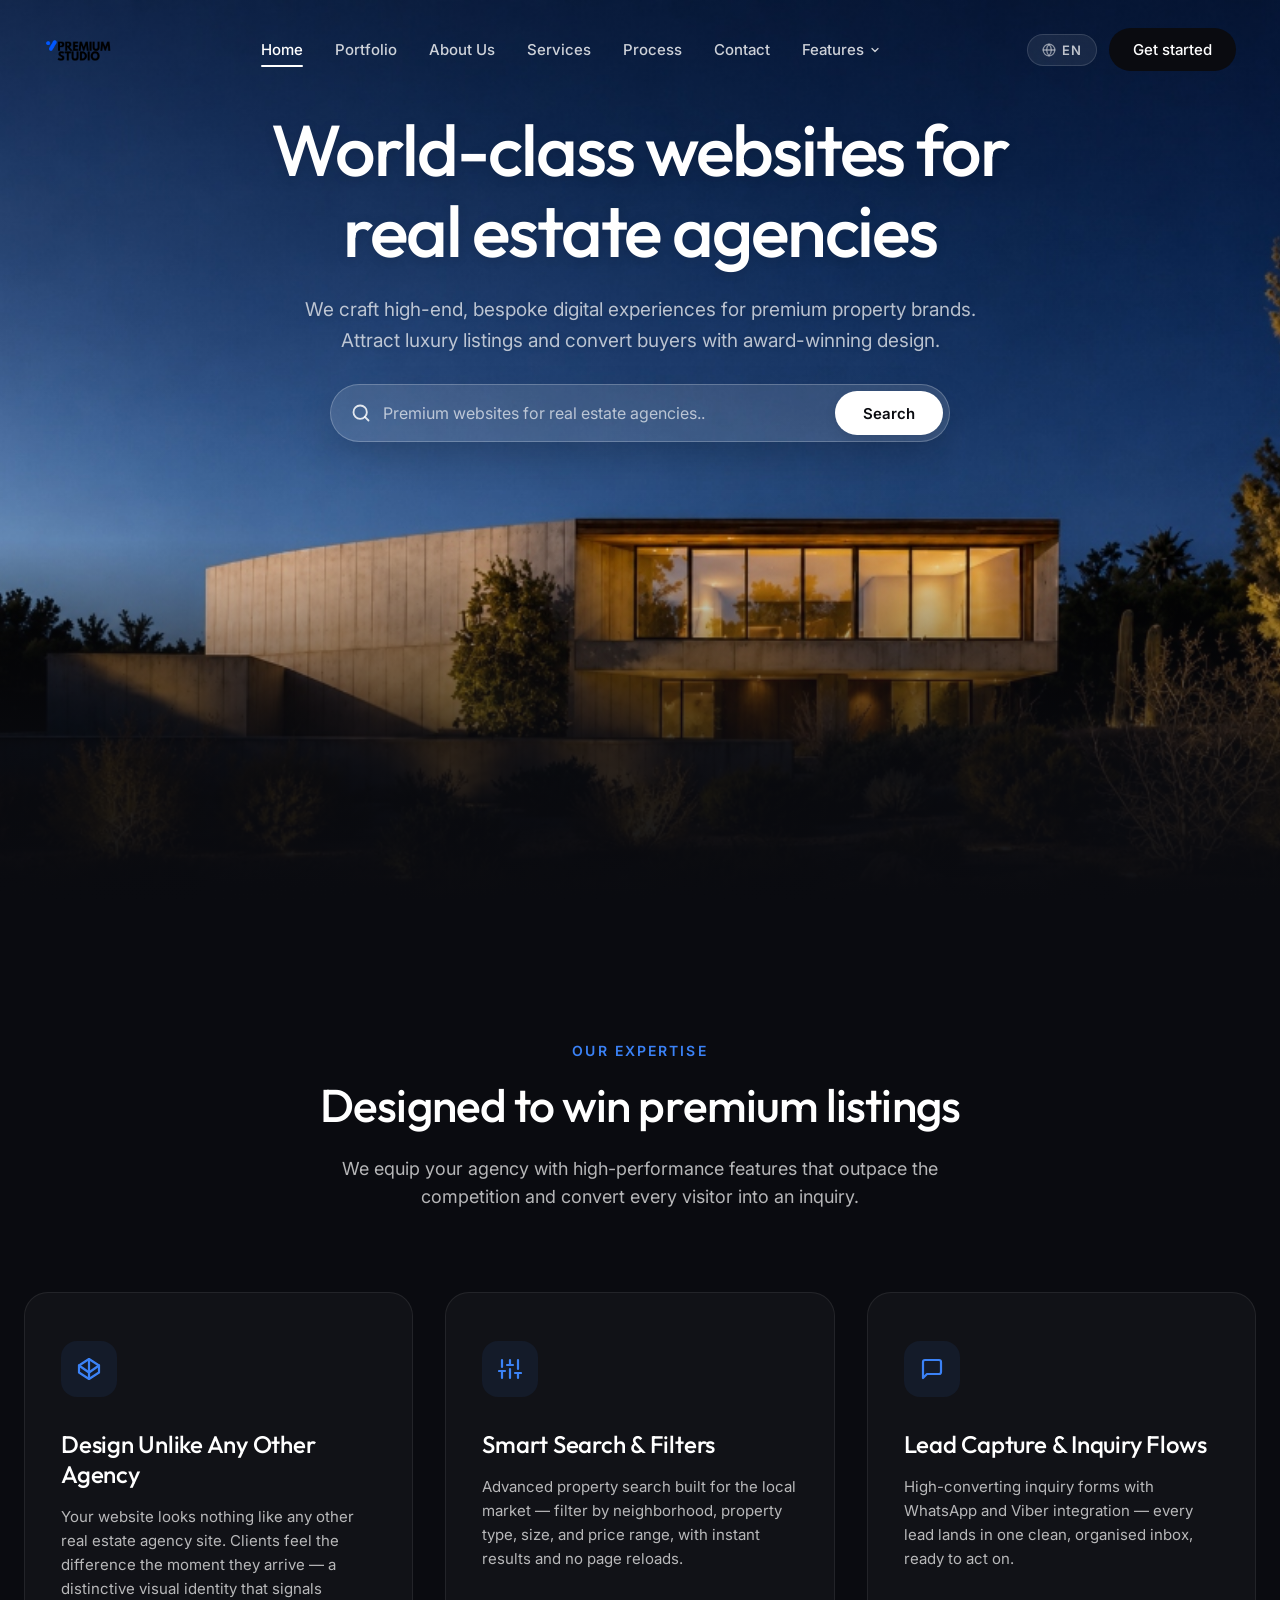
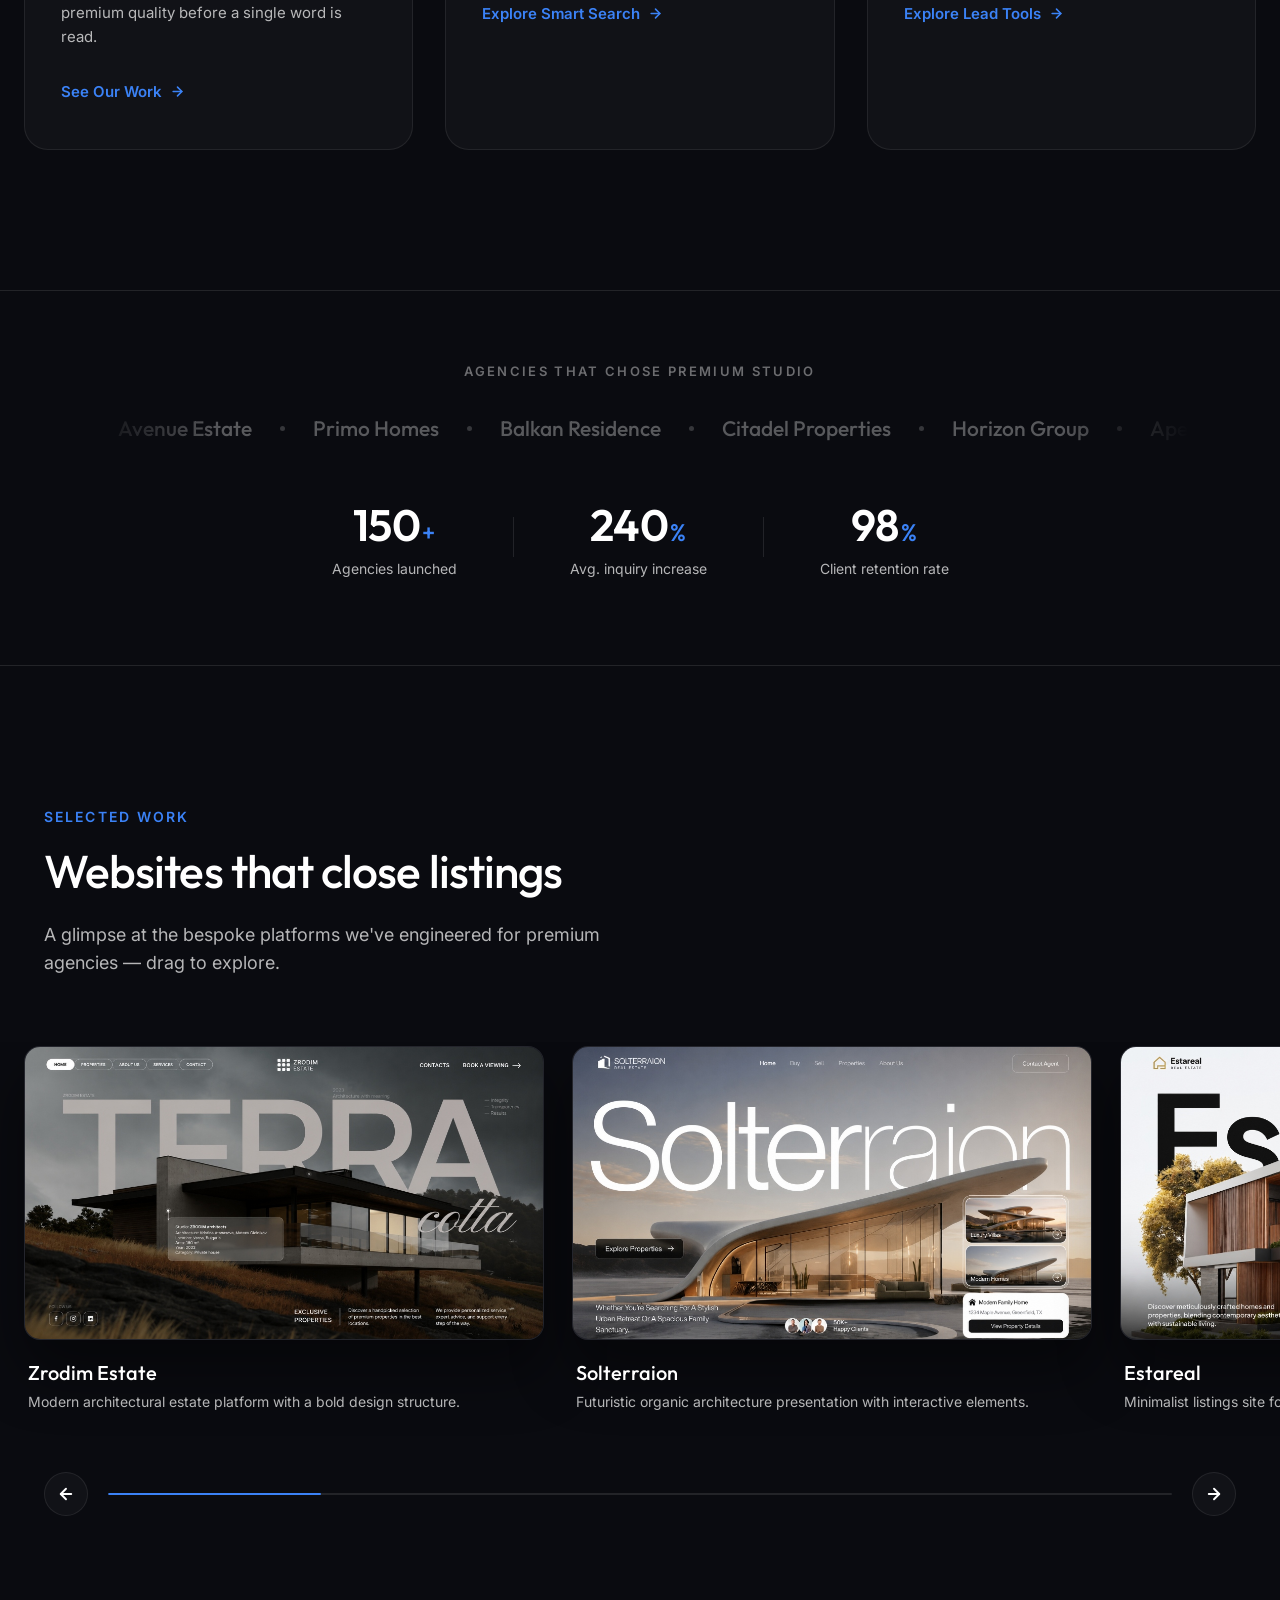
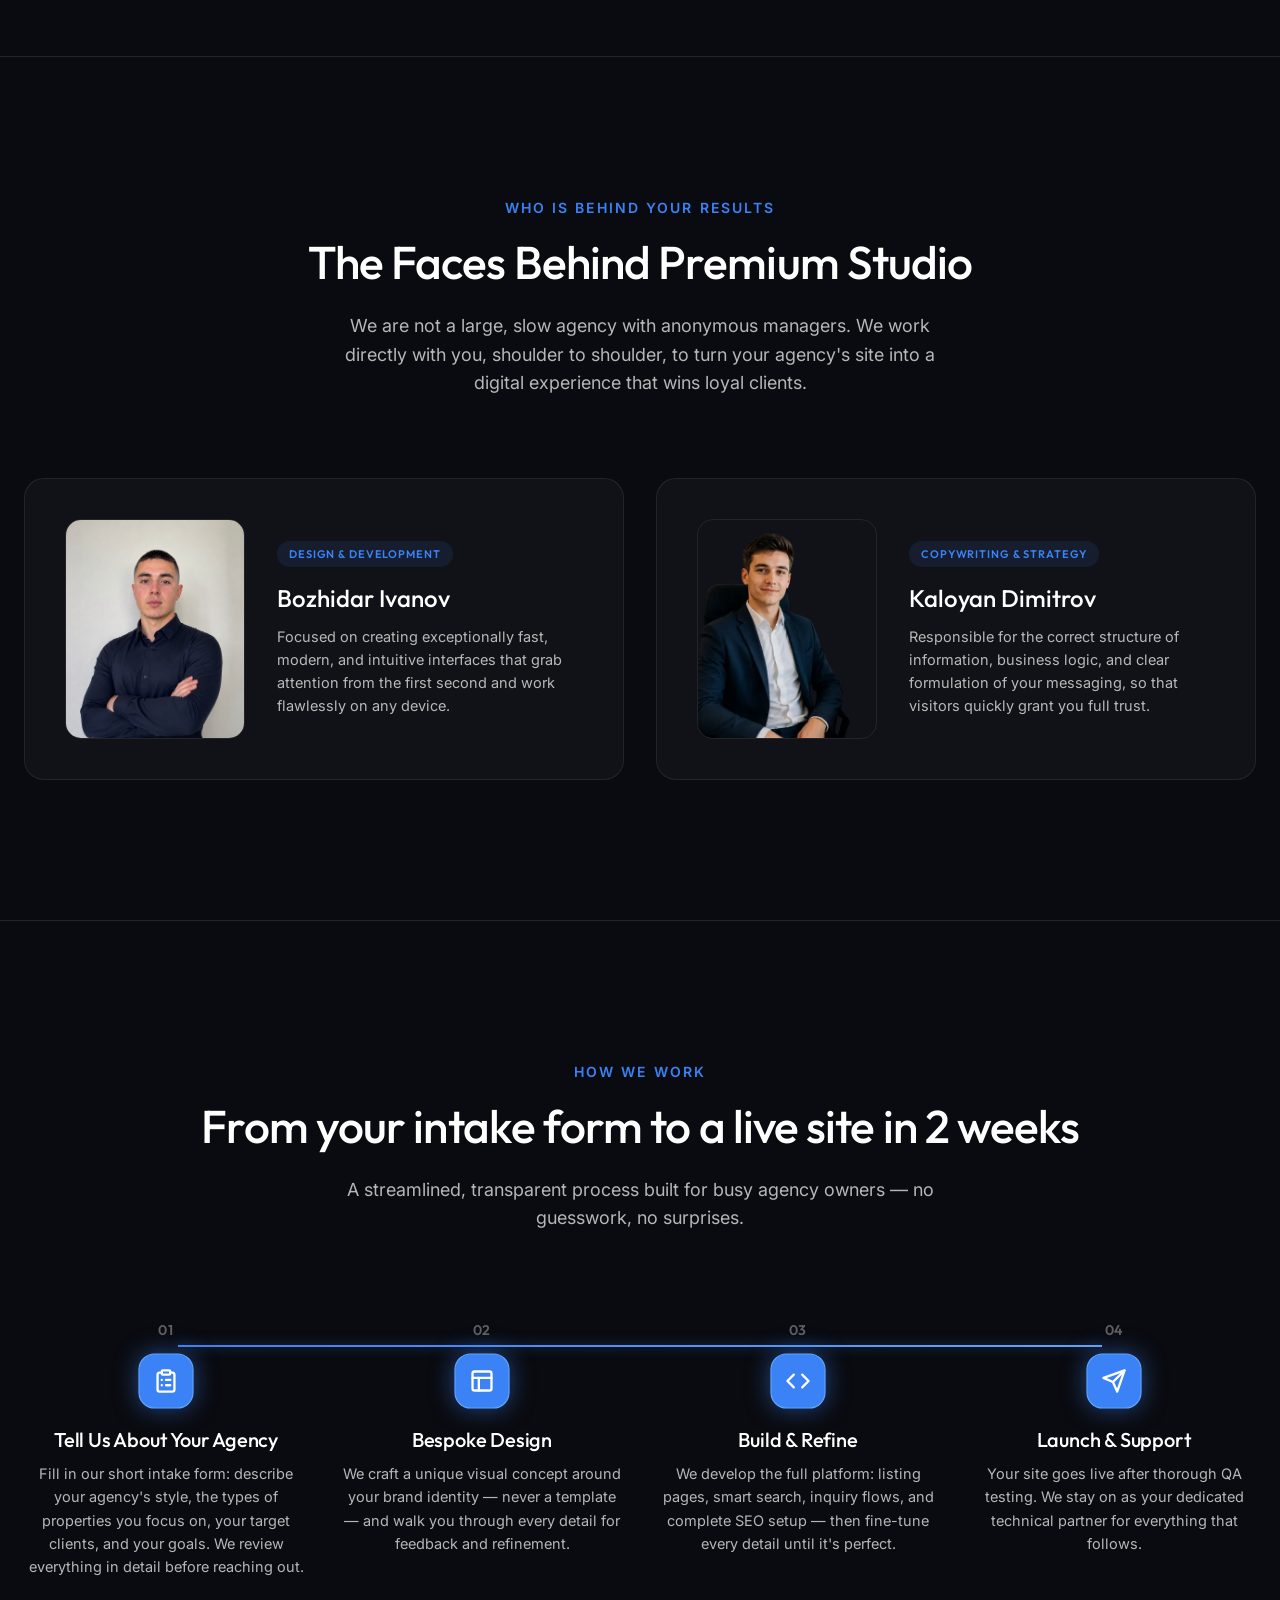
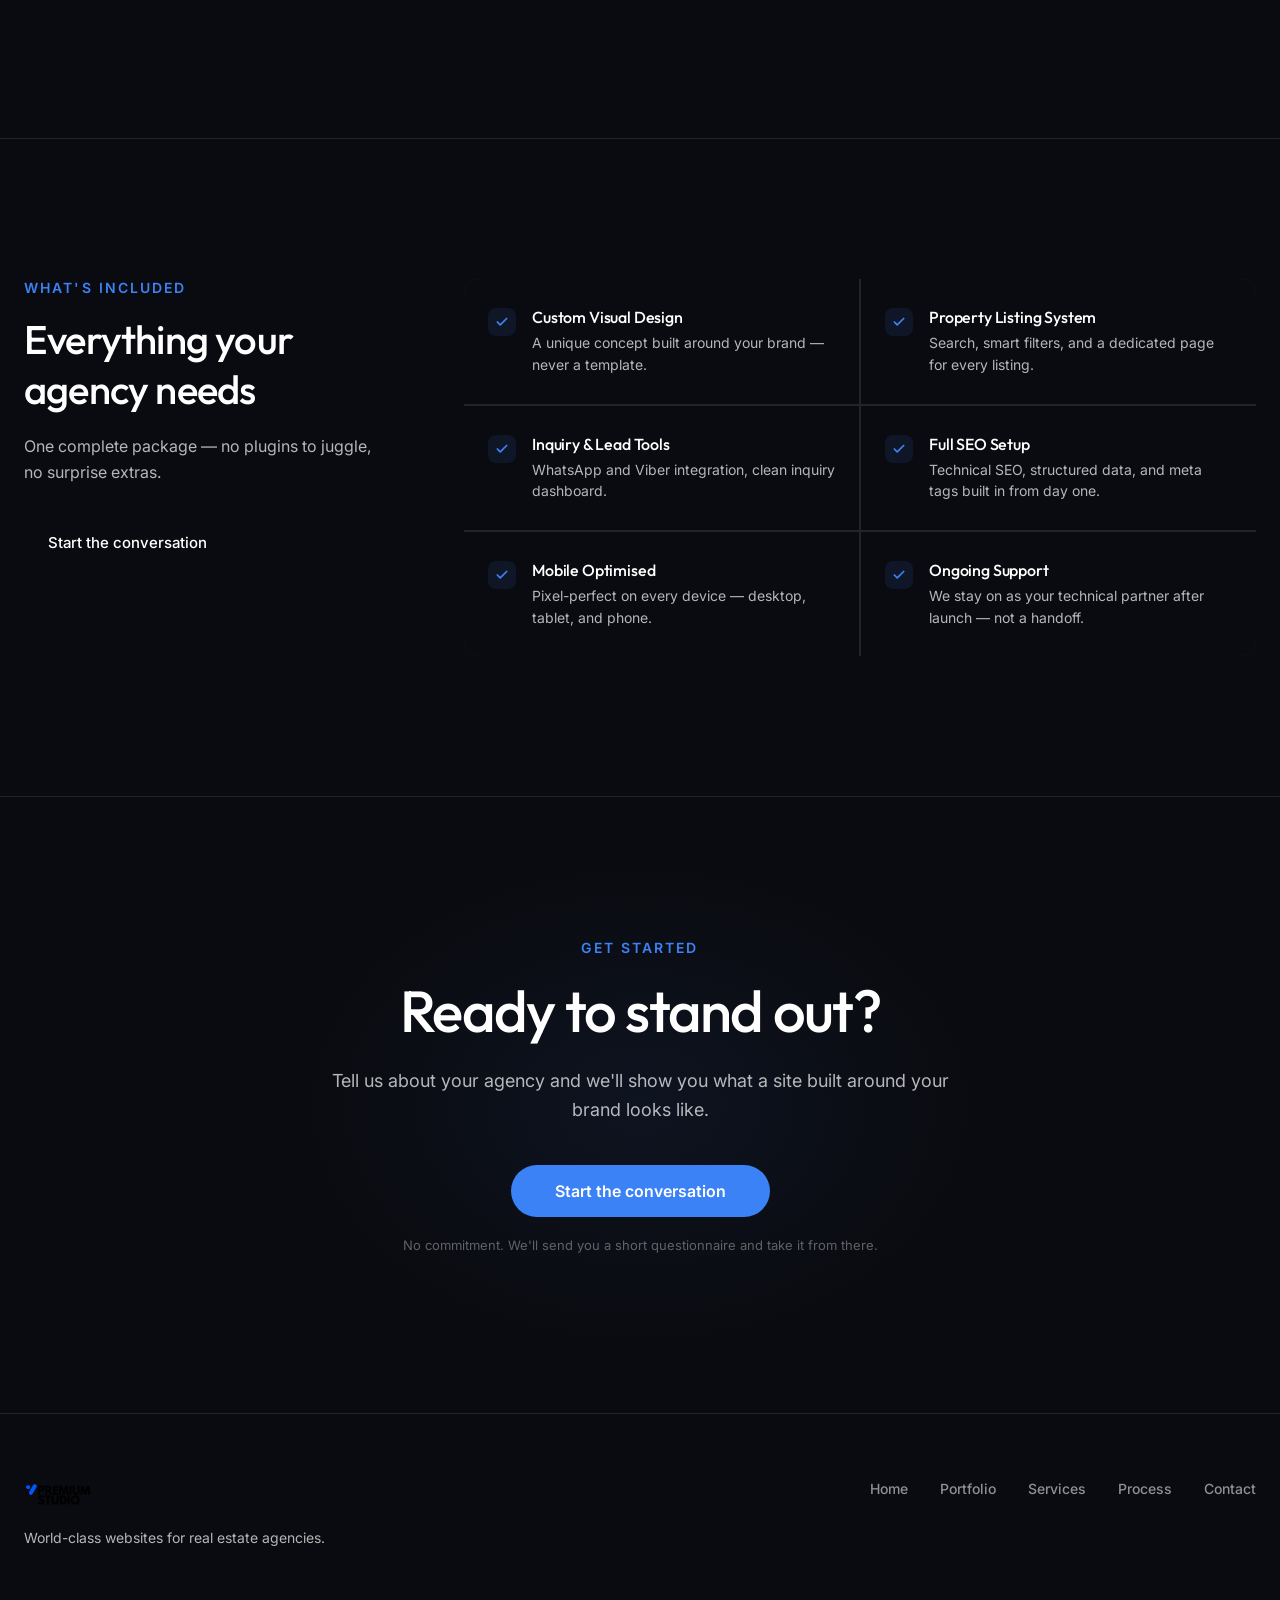
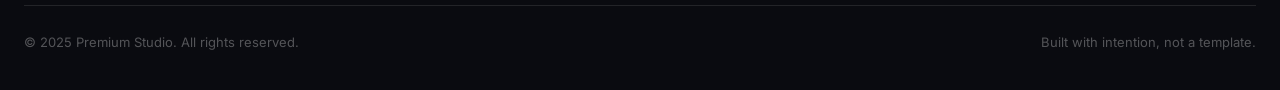
==== commit a6d249dc: "Add About Us section, rename business to Premium Studio with new logo, add modal popup contact form," ====
--- a/index.html
+++ b/index.html
@@ -3,7 +3,7 @@
 <head>
   <meta charset="UTF-8">
   <meta name="viewport" content="width=device-width, initial-scale=1.0">
-  <title>Stayli — World-Class Websites for Real Estate Agencies</title>
+  <title>Premium Studio — World-Class Websites for Real Estate Agencies</title>
   <meta name="description" content="We design and build bespoke, high-converting websites for premium real estate agencies. Elevate your property brand today.">
   <link rel="preconnect" href="https://fonts.googleapis.com">
   <link rel="preconnect" href="https://fonts.gstatic.com" crossorigin>
@@ -16,17 +16,14 @@
   <header class="header" id="header">
     <div class="header-container">
       <a href="#" class="logo" id="logo-link">
-        <svg class="logo-icon" width="28" height="28" viewBox="0 0 32 32" fill="none" xmlns="http://www.w3.org/2000/svg">
-          <circle cx="16" cy="16" r="11" stroke="white" stroke-width="2.5"/>
-          <path d="M16 5.5C10.201 5.5 5.5 10.201 5.5 16C5.5 21.799 10.201 26.5 16 26.5V5.5Z" fill="white"/>
-        </svg>
-        <span class="logo-text">Stayli</span>
+        <img src="premium_studio_logo.png" alt="Premium Studio" class="logo-img">
       </a>
 
       <nav class="nav" id="desktop-nav">
         <ul class="nav-list">
           <li class="nav-item"><a href="#" class="nav-link active" data-i18n="nav.home">Home</a></li>
-          <li class="nav-item"><a href="#" class="nav-link" data-i18n="nav.portfolio">Portfolio</a></li>
+          <li class="nav-item"><a href="#portfolio-section" class="nav-link" data-i18n="nav.portfolio">Portfolio</a></li>
+          <li class="nav-item"><a href="#about-section" class="nav-link" data-i18n="nav.about">About Us</a></li>
           <li class="nav-item"><a href="#" class="nav-link" data-i18n="nav.services">Services</a></li>
           <li class="nav-item"><a href="#" class="nav-link" data-i18n="nav.process">Process</a></li>
           <li class="nav-item"><a href="#" class="nav-link" data-i18n="nav.contact">Contact</a></li>
@@ -70,7 +67,8 @@
   <div class="mobile-nav" id="mobile-nav">
     <ul class="mobile-nav-list">
       <li><a href="#" class="mobile-nav-link active" data-i18n="nav.home">Home</a></li>
-      <li><a href="#" class="mobile-nav-link" data-i18n="nav.portfolio">Portfolio</a></li>
+      <li><a href="#portfolio-section" class="mobile-nav-link" data-i18n="nav.portfolio">Portfolio</a></li>
+      <li><a href="#about-section" class="mobile-nav-link" data-i18n="nav.about">About Us</a></li>
       <li><a href="#" class="mobile-nav-link" data-i18n="nav.services">Services</a></li>
       <li><a href="#" class="mobile-nav-link" data-i18n="nav.process">Process</a></li>
       <li><a href="#" class="mobile-nav-link" data-i18n="nav.contact">Contact</a></li>
@@ -313,6 +311,39 @@
     </div>
   </section>
 
+  <!-- About Us -->
+  <section class="about-section" id="about-section">
+    <div class="about-container">
+      <span class="section-tag" data-i18n="about.tag">Who is behind your results</span>
+      <h2 class="section-title" data-i18n="about.title">The Faces Behind Premium Studio</h2>
+      <p class="section-subtitle" data-i18n="about.subtitle">We are not a large, slow agency with anonymous managers. We work directly with you, shoulder to shoulder, to turn your agency's site into a digital experience that wins loyal clients.</p>
+      
+      <div class="about-grid">
+        <div class="about-card">
+          <div class="about-avatar-wrapper">
+            <img src="team_bozhidar.jpg" alt="Bozhidar Ivanov" class="about-avatar">
+          </div>
+          <div class="about-meta">
+            <span class="about-role-tag" data-i18n="about.role1">Design & Development</span>
+            <h3>Bozhidar Ivanov</h3>
+            <p class="about-member-desc" data-i18n="about.member1.desc">Focused on creating exceptionally fast, modern, and intuitive interfaces that grab attention from the first second and work flawlessly on any device.</p>
+          </div>
+        </div>
+
+        <div class="about-card">
+          <div class="about-avatar-wrapper">
+            <img src="team_kaloyan.png" alt="Kaloyan Dimitrov" class="about-avatar">
+          </div>
+          <div class="about-meta">
+            <span class="about-role-tag" data-i18n="about.role2">Copywriting & Strategy</span>
+            <h3>Kaloyan Dimitrov</h3>
+            <p class="about-member-desc" data-i18n="about.member2.desc">Responsible for the correct structure of information, business logic, and clear formulation of your messaging, so that visitors quickly grant you full trust.</p>
+          </div>
+        </div>
+      </div>
+    </div>
+  </section>
+
   <!-- Process -->
   <section class="process-section" id="process-section">
     <div class="process-container">
@@ -441,11 +472,7 @@
       <div class="footer-top">
         <div class="footer-brand">
           <a href="#" class="logo">
-            <svg class="logo-icon" width="24" height="24" viewBox="0 0 32 32" fill="none" xmlns="http://www.w3.org/2000/svg">
-              <circle cx="16" cy="16" r="11" stroke="white" stroke-width="2.5"/>
-              <path d="M16 5.5C10.201 5.5 5.5 10.201 5.5 16C5.5 21.799 10.201 26.5 16 26.5V5.5Z" fill="white"/>
-            </svg>
-            <span class="logo-text">Stayli</span>
+            <img src="premium_studio_logo.png" alt="Premium Studio" class="logo-img">
           </a>
           <p class="footer-tagline" data-i18n="foot.tagline">World-class websites<br>for real estate agencies.</p>
         </div>
@@ -460,11 +487,53 @@
         </nav>
       </div>
       <div class="footer-bottom">
-        <p class="footer-copy" data-i18n="foot.copy">© 2025 Stayli. All rights reserved.</p>
+        <p class="footer-copy" data-i18n="foot.copy">© 2025 Premium Studio. All rights reserved.</p>
         <p class="footer-made" data-i18n="foot.made">Built with intention, not a template.</p>
       </div>
     </div>
   </footer>
+
+  <!-- Contact Popup -->
+  <div class="popup-overlay" id="contact-popup">
+    <div class="popup-container">
+      <button class="popup-close" id="popup-close-btn" aria-label="Close popup">
+        <svg width="20" height="20" viewBox="0 0 24 24" fill="none" stroke="currentColor" stroke-width="2.5" stroke-linecap="round" stroke-linejoin="round">
+          <line x1="18" y1="6" x2="6" y2="18"></line>
+          <line x1="6" y1="6" x2="18" y2="18"></line>
+        </svg>
+      </button>
+      
+      <h3 class="popup-title" data-i18n="popup.title">Request a Consultation</h3>
+      <p class="popup-subtitle" data-i18n="popup.subtitle">Let's discuss how we can elevate your real estate brand online.</p>
+      
+      <form class="popup-form" id="telegram-contact-form">
+        <div class="form-group">
+          <label for="agency-name" data-i18n="popup.label.agency">Agency Name</label>
+          <input type="text" id="agency-name" required placeholder="e.g. Premium Properties" data-i18n-placeholder="popup.placeholder.agency">
+        </div>
+        
+        <div class="form-group">
+          <label data-i18n="popup.label.has_site">Do you have a current website?</label>
+          <div class="site-toggle-group">
+            <button type="button" class="site-toggle-btn active" data-value="yes" data-i18n="popup.btn.yes">Yes</button>
+            <button type="button" class="site-toggle-btn" data-value="no" data-i18n="popup.btn.no">No</button>
+          </div>
+          <input type="hidden" id="has-site-value" value="yes">
+        </div>
+        
+        <div class="form-group">
+          <label for="phone-number" data-i18n="popup.label.phone">Contact Phone Number</label>
+          <input type="tel" id="phone-number" required placeholder="e.g. +359 888 888 888" data-i18n-placeholder="popup.placeholder.phone">
+        </div>
+        
+        <button type="submit" class="btn btn-primary btn-block" id="form-submit-btn">
+          <span data-i18n="popup.btn.submit">Send Request</span>
+        </button>
+        
+        <p class="form-status" id="form-status-msg"></p>
+      </form>
+    </div>
+  </div>
 
   <script src="main.js?v=1.7"></script>
 </body>
--- a/style.css
+++ b/style.css
@@ -126,6 +126,12 @@
   font-size: 24px;
   font-weight: 500;
   letter-spacing: -0.02em;
+}
+
+.logo-img {
+  height: 32px;
+  width: auto;
+  display: block;
 }
 
 .logo:hover {
@@ -1848,3 +1854,291 @@
   .footer-nav ul { gap: 18px; }
   .footer-bottom { flex-direction: column; align-items: flex-start; gap: 6px; }
 }
+
+/* ==========================================================================
+   About Us Section
+   ========================================================================== */
+.about-section {
+  background-color: var(--color-dark);
+  border-top: 1px solid var(--color-border-subtle);
+  padding: 140px 24px;
+  position: relative;
+  z-index: 10;
+}
+
+.about-container {
+  max-width: 1240px;
+  margin: 0 auto;
+  text-align: center;
+}
+
+.about-grid {
+  display: grid;
+  grid-template-columns: repeat(2, 1fr);
+  gap: 32px;
+  margin-top: 64px;
+}
+
+.about-card {
+  background-color: var(--color-card-bg);
+  border: 1px solid var(--color-card-border);
+  border-radius: 20px;
+  padding: 40px;
+  display: flex;
+  align-items: center;
+  gap: 32px;
+  text-align: left;
+  transition: var(--transition-smooth);
+}
+
+.about-card:hover {
+  border-color: #3b82f6;
+  box-shadow: 0 10px 30px rgba(59, 130, 246, 0.08);
+}
+
+.about-avatar-wrapper {
+  width: 180px;
+  height: 220px;
+  border-radius: 16px;
+  overflow: hidden;
+  flex-shrink: 0;
+  border: 1px solid var(--color-card-border);
+}
+
+.about-avatar {
+  width: 100%;
+  height: 100%;
+  object-fit: cover;
+  object-position: center;
+}
+
+.about-meta {
+  flex-grow: 1;
+}
+
+.about-role-tag {
+  display: inline-block;
+  font-family: var(--font-primary);
+  font-size: 11px;
+  font-weight: 600;
+  text-transform: uppercase;
+  letter-spacing: 0.08em;
+  padding: 6px 12px;
+  background: rgba(59, 130, 246, 0.1);
+  color: #3b82f6;
+  border-radius: 100px;
+  margin-bottom: 16px;
+}
+
+.about-meta h3 {
+  font-family: var(--font-primary);
+  font-size: 24px;
+  font-weight: 500;
+  color: var(--color-light);
+  margin-bottom: 12px;
+}
+
+.about-member-desc {
+  font-family: var(--font-secondary);
+  font-size: 14.5px;
+  color: var(--color-text-secondary);
+  line-height: 1.6;
+}
+
+@media (max-width: 992px) {
+  .about-grid {
+    grid-template-columns: 1fr;
+    gap: 24px;
+  }
+}
+
+@media (max-width: 576px) {
+  .about-section {
+    padding: 90px 20px;
+  }
+  .about-card {
+    flex-direction: column;
+    padding: 30px 24px;
+    gap: 24px;
+    align-items: center;
+    text-align: center;
+  }
+  .about-avatar-wrapper {
+    width: 160px;
+    height: 200px;
+  }
+}
+
+/* ==========================================================================
+   Popup Contact Form
+   ========================================================================== */
+.popup-overlay {
+  position: fixed;
+  top: 0;
+  left: 0;
+  width: 100%;
+  height: 100%;
+  background-color: rgba(5, 5, 5, 0.85);
+  backdrop-filter: blur(8px);
+  z-index: 1000;
+  display: flex;
+  align-items: center;
+  justify-content: center;
+  opacity: 0;
+  pointer-events: none;
+  transition: opacity 0.4s cubic-bezier(0.16, 1, 0.3, 1);
+}
+
+.popup-overlay.active {
+  opacity: 1;
+  pointer-events: auto;
+}
+
+.popup-container {
+  background-color: var(--color-card-bg);
+  border: 1px solid var(--color-card-border);
+  border-radius: 24px;
+  width: 100%;
+  max-width: 480px;
+  padding: 44px;
+  position: relative;
+  transform: translateY(20px);
+  transition: transform 0.4s cubic-bezier(0.16, 1, 0.3, 1);
+}
+
+.popup-overlay.active .popup-container {
+  transform: translateY(0);
+}
+
+.popup-close {
+  position: absolute;
+  top: 24px;
+  right: 24px;
+  background: none;
+  border: none;
+  color: var(--color-text-secondary);
+  cursor: pointer;
+  padding: 4px;
+  border-radius: 50%;
+  display: flex;
+  align-items: center;
+  justify-content: center;
+  transition: var(--transition-fast);
+}
+
+.popup-close:hover {
+  background-color: rgba(255, 255, 255, 0.06);
+  color: var(--color-light);
+}
+
+.popup-title {
+  font-family: var(--font-primary);
+  font-size: 28px;
+  font-weight: 500;
+  color: var(--color-light);
+  margin-bottom: 8px;
+  letter-spacing: -0.01em;
+}
+
+.popup-subtitle {
+  font-family: var(--font-secondary);
+  font-size: 14.5px;
+  color: var(--color-text-secondary);
+  line-height: 1.6;
+  margin-bottom: 32px;
+}
+
+.popup-form {
+  display: flex;
+  flex-direction: column;
+  gap: 20px;
+}
+
+.form-group {
+  display: flex;
+  flex-direction: column;
+  gap: 8px;
+  text-align: left;
+}
+
+.form-group label {
+  font-family: var(--font-primary);
+  font-size: 13.5px;
+  font-weight: 500;
+  color: var(--color-light);
+}
+
+.form-group input[type="text"],
+.form-group input[type="tel"] {
+  width: 100%;
+  background-color: rgba(255, 255, 255, 0.03);
+  border: 1px solid var(--color-card-border);
+  border-radius: 12px;
+  padding: 14px 16px;
+  color: var(--color-light);
+  font-family: var(--font-secondary);
+  font-size: 14.5px;
+  transition: var(--transition-fast);
+}
+
+.form-group input:focus {
+  border-color: #3b82f6;
+  background-color: rgba(255, 255, 255, 0.05);
+  outline: none;
+}
+
+.site-toggle-group {
+  display: grid;
+  grid-template-columns: repeat(2, 1fr);
+  gap: 12px;
+  margin-top: 4px;
+}
+
+.site-toggle-btn {
+  background-color: rgba(255, 255, 255, 0.03);
+  border: 1px solid var(--color-card-border);
+  border-radius: 12px;
+  padding: 12px 0;
+  color: var(--color-text-secondary);
+  font-family: var(--font-primary);
+  font-size: 14px;
+  font-weight: 500;
+  cursor: pointer;
+  transition: var(--transition-fast);
+}
+
+.site-toggle-btn.active {
+  background-color: rgba(59, 130, 246, 0.1);
+  border-color: #3b82f6;
+  color: #3b82f6;
+  box-shadow: 0 0 12px rgba(59, 130, 246, 0.15);
+}
+
+.site-toggle-btn:hover:not(.active) {
+  background-color: rgba(255, 255, 255, 0.06);
+  color: var(--color-light);
+}
+
+.form-status {
+  font-family: var(--font-secondary);
+  font-size: 13.5px;
+  line-height: 1.5;
+  margin: 0;
+  text-align: center;
+}
+
+.form-status.success {
+  color: #10b981;
+}
+
+.form-status.error {
+  color: #ef4444;
+}
+
+@media (max-width: 576px) {
+  .popup-container {
+    padding: 36px 24px;
+    max-width: calc(100% - 32px);
+    border-radius: 20px;
+  }
+}
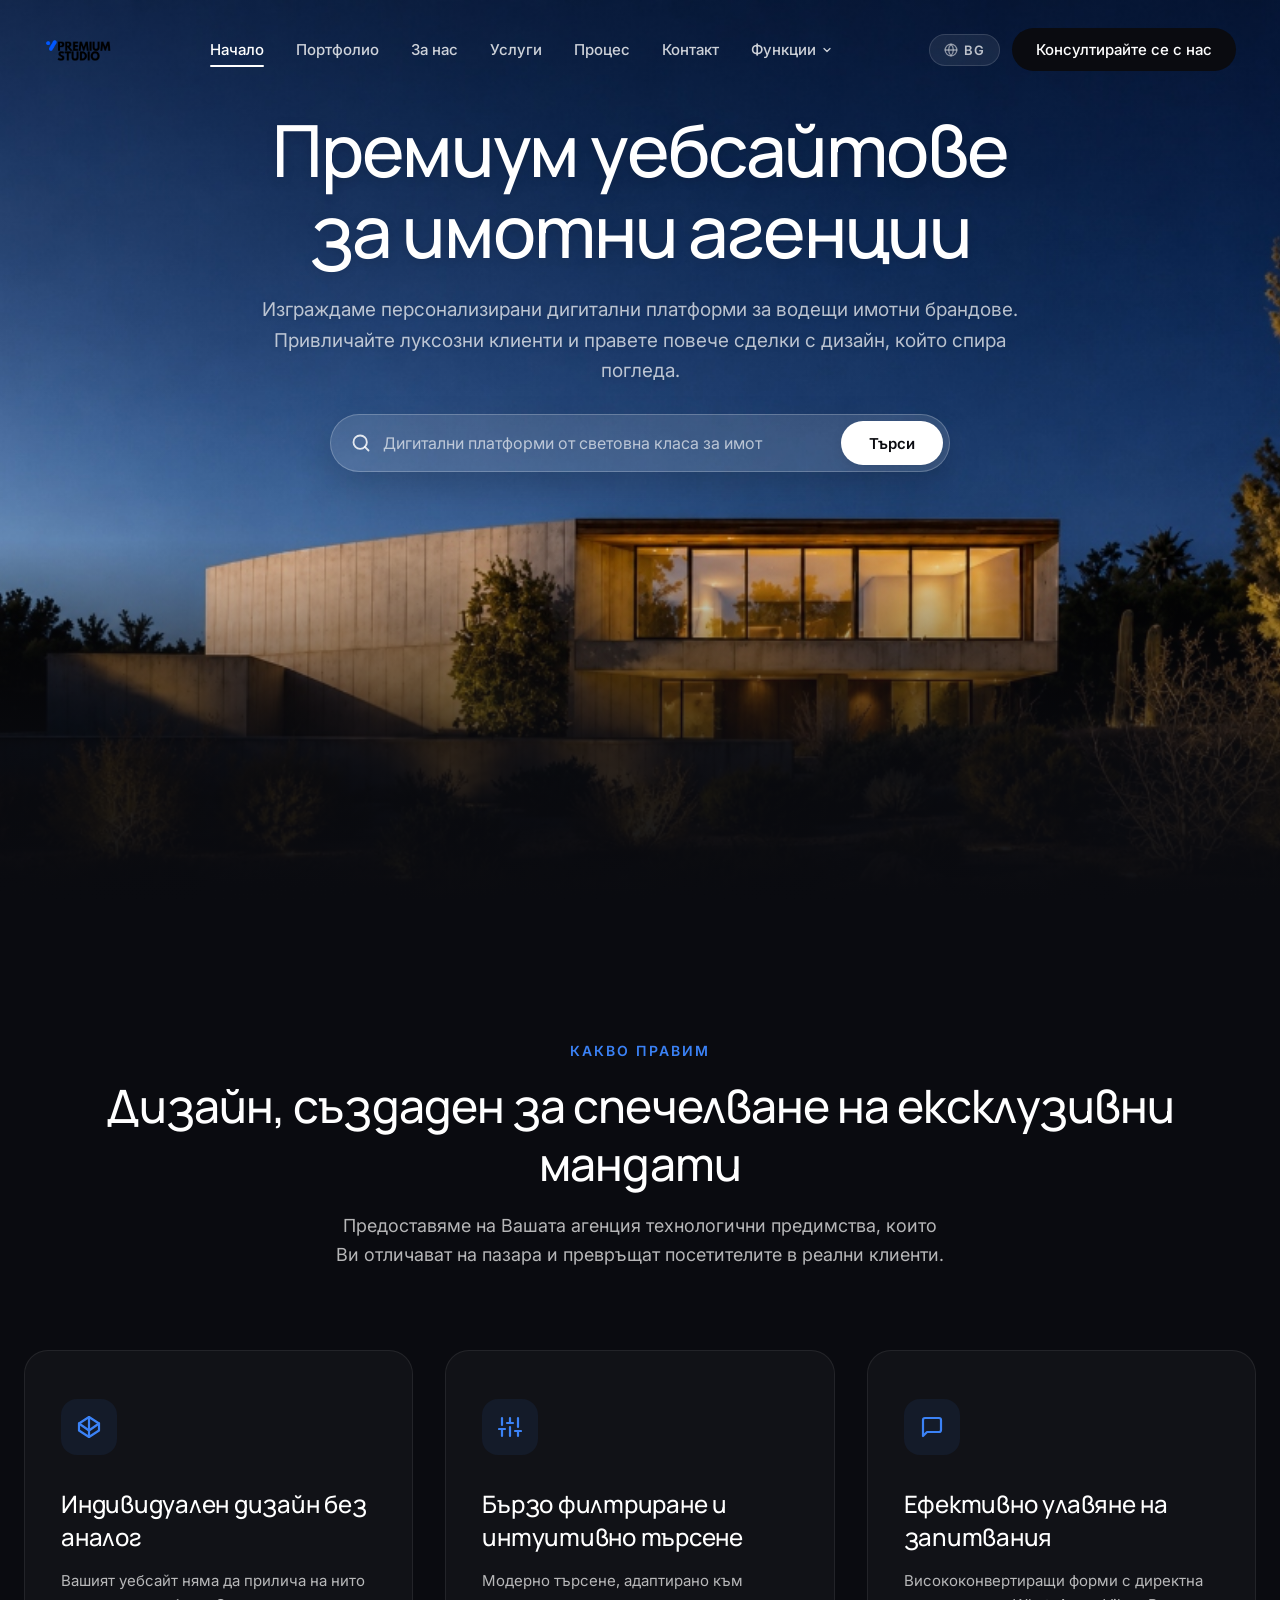
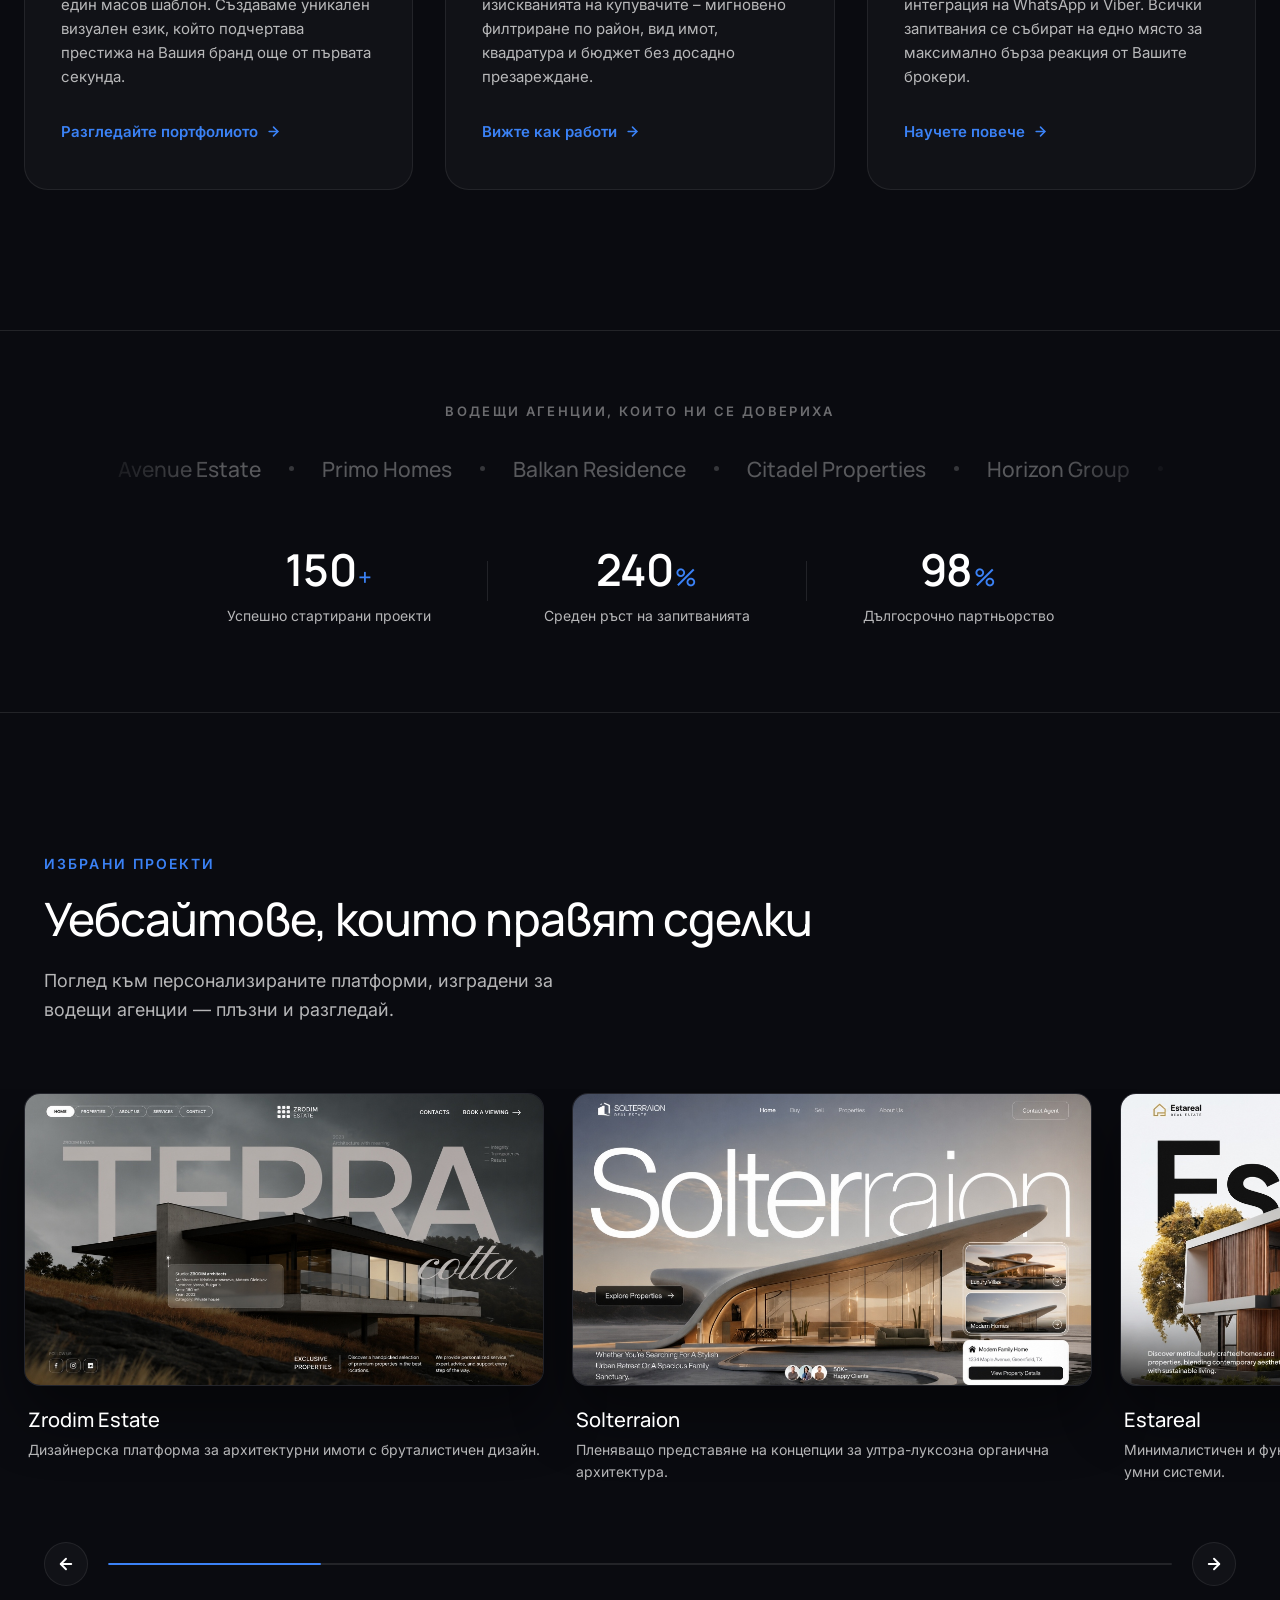
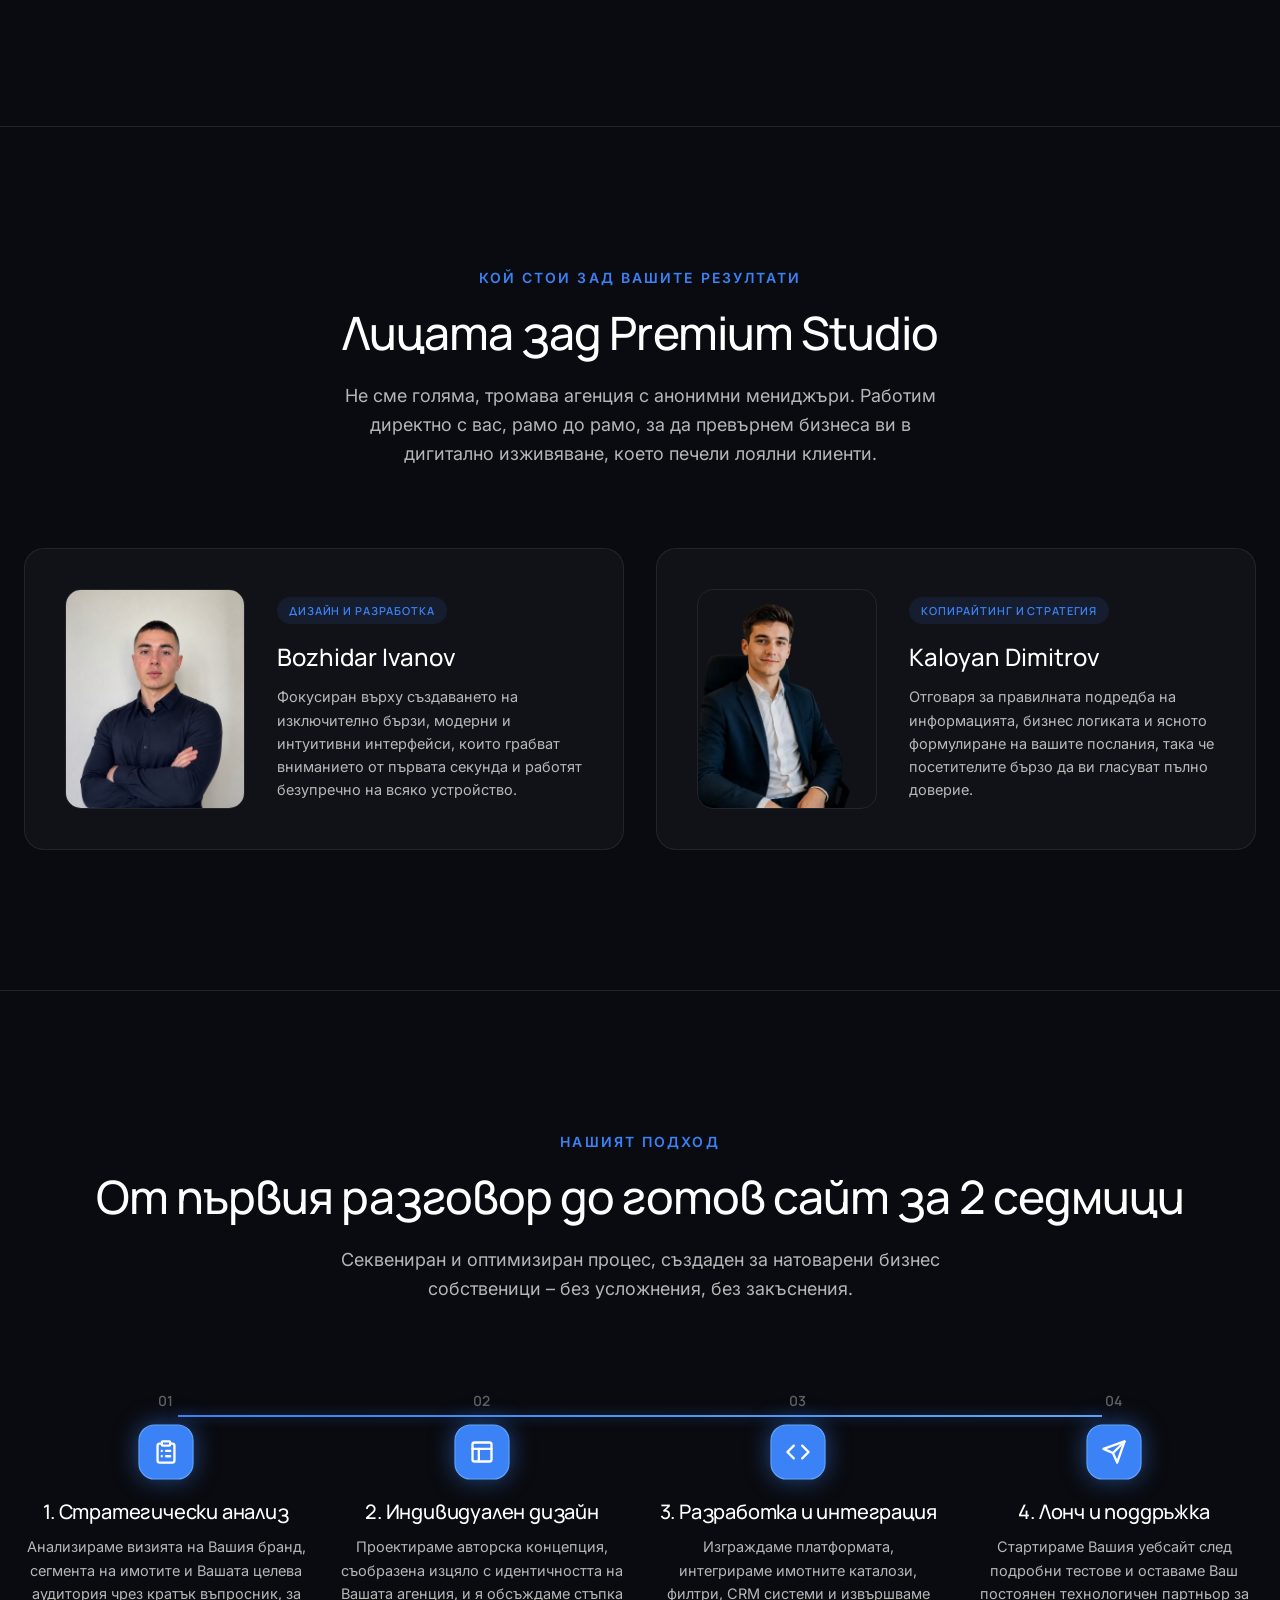
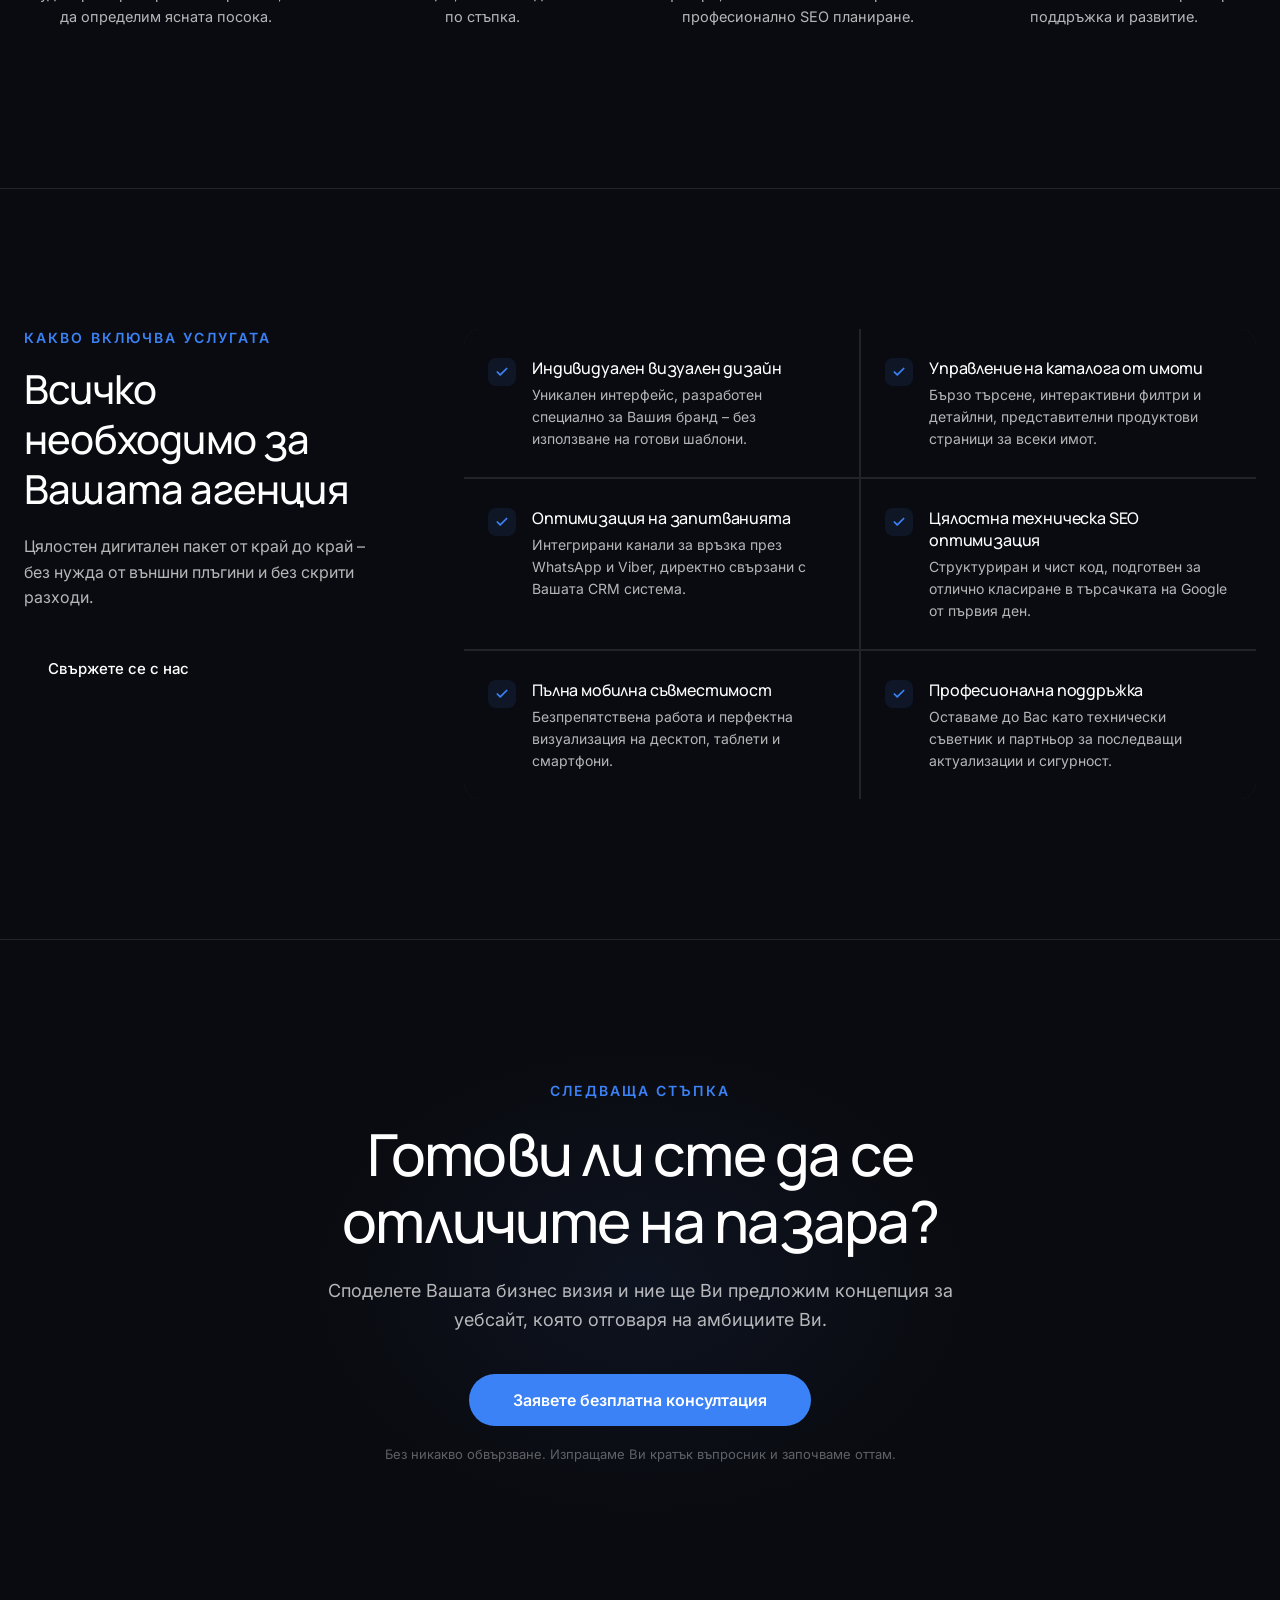
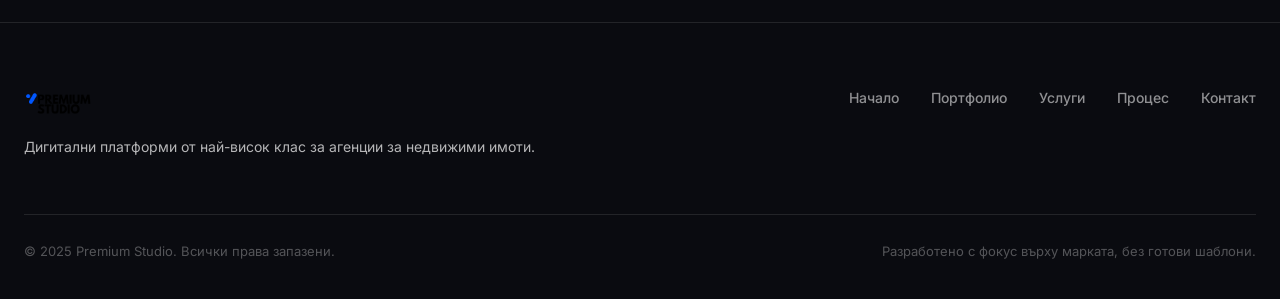
==== commit c5a575fb: "Set Bulgarian (BG) as the default language of the website on initial load" ====
--- a/index.html
+++ b/index.html
@@ -1,5 +1,5 @@
 <!DOCTYPE html>
-<html lang="en">
+<html lang="bg">
 <head>
   <meta charset="UTF-8">
   <meta name="viewport" content="width=device-width, initial-scale=1.0">
@@ -51,7 +51,7 @@
             <line x1="2" y1="12" x2="22" y2="12"></line>
             <path d="M12 2a15.3 15.3 0 0 1 4 10 15.3 15.3 0 0 1-4 10 15.3 15.3 0 0 1-4-10 15.3 15.3 0 0 1 4-10z"></path>
           </svg>
-          <span id="lang-current">EN</span>
+          <span id="lang-current">BG</span>
         </button>
         <a href="#" class="btn btn-primary" id="get-started-btn" data-i18n="nav.cta">Get started</a>
         <button class="mobile-menu-toggle" id="menu-toggle" aria-label="Toggle Menu">
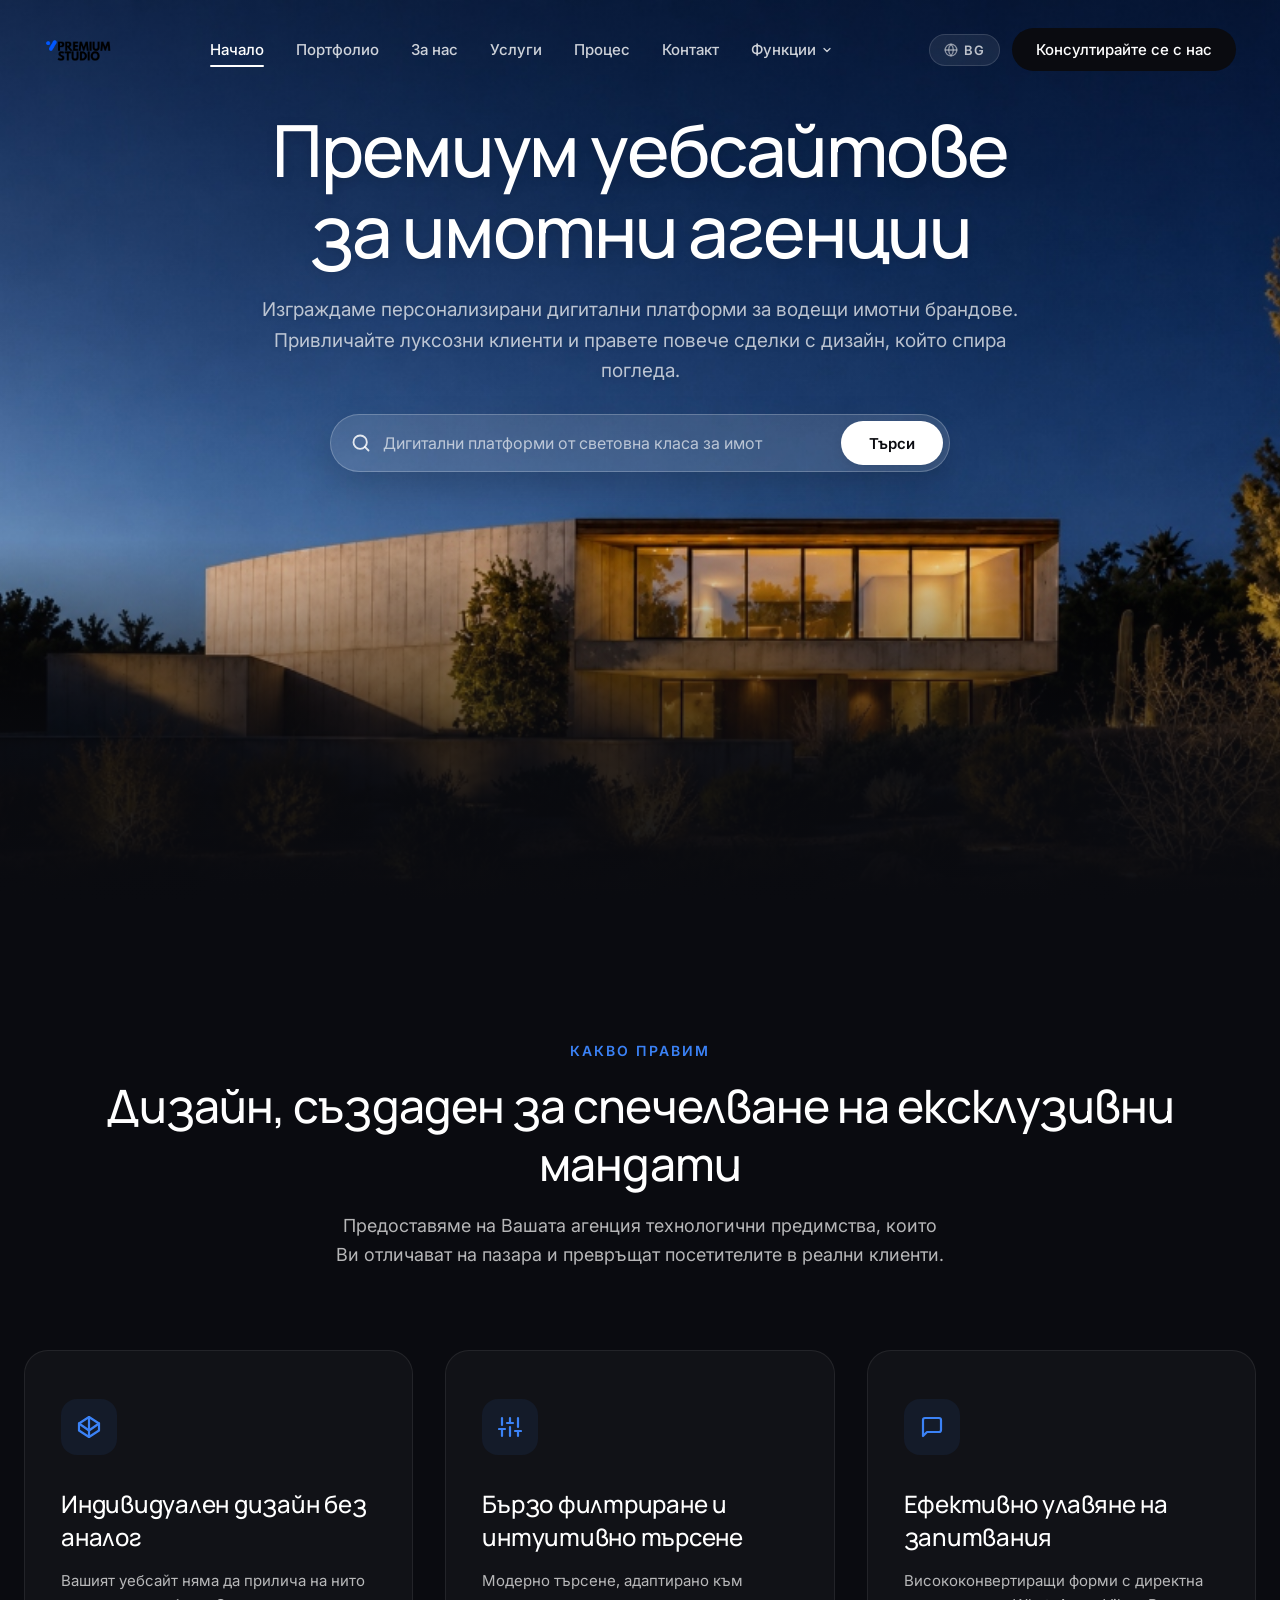
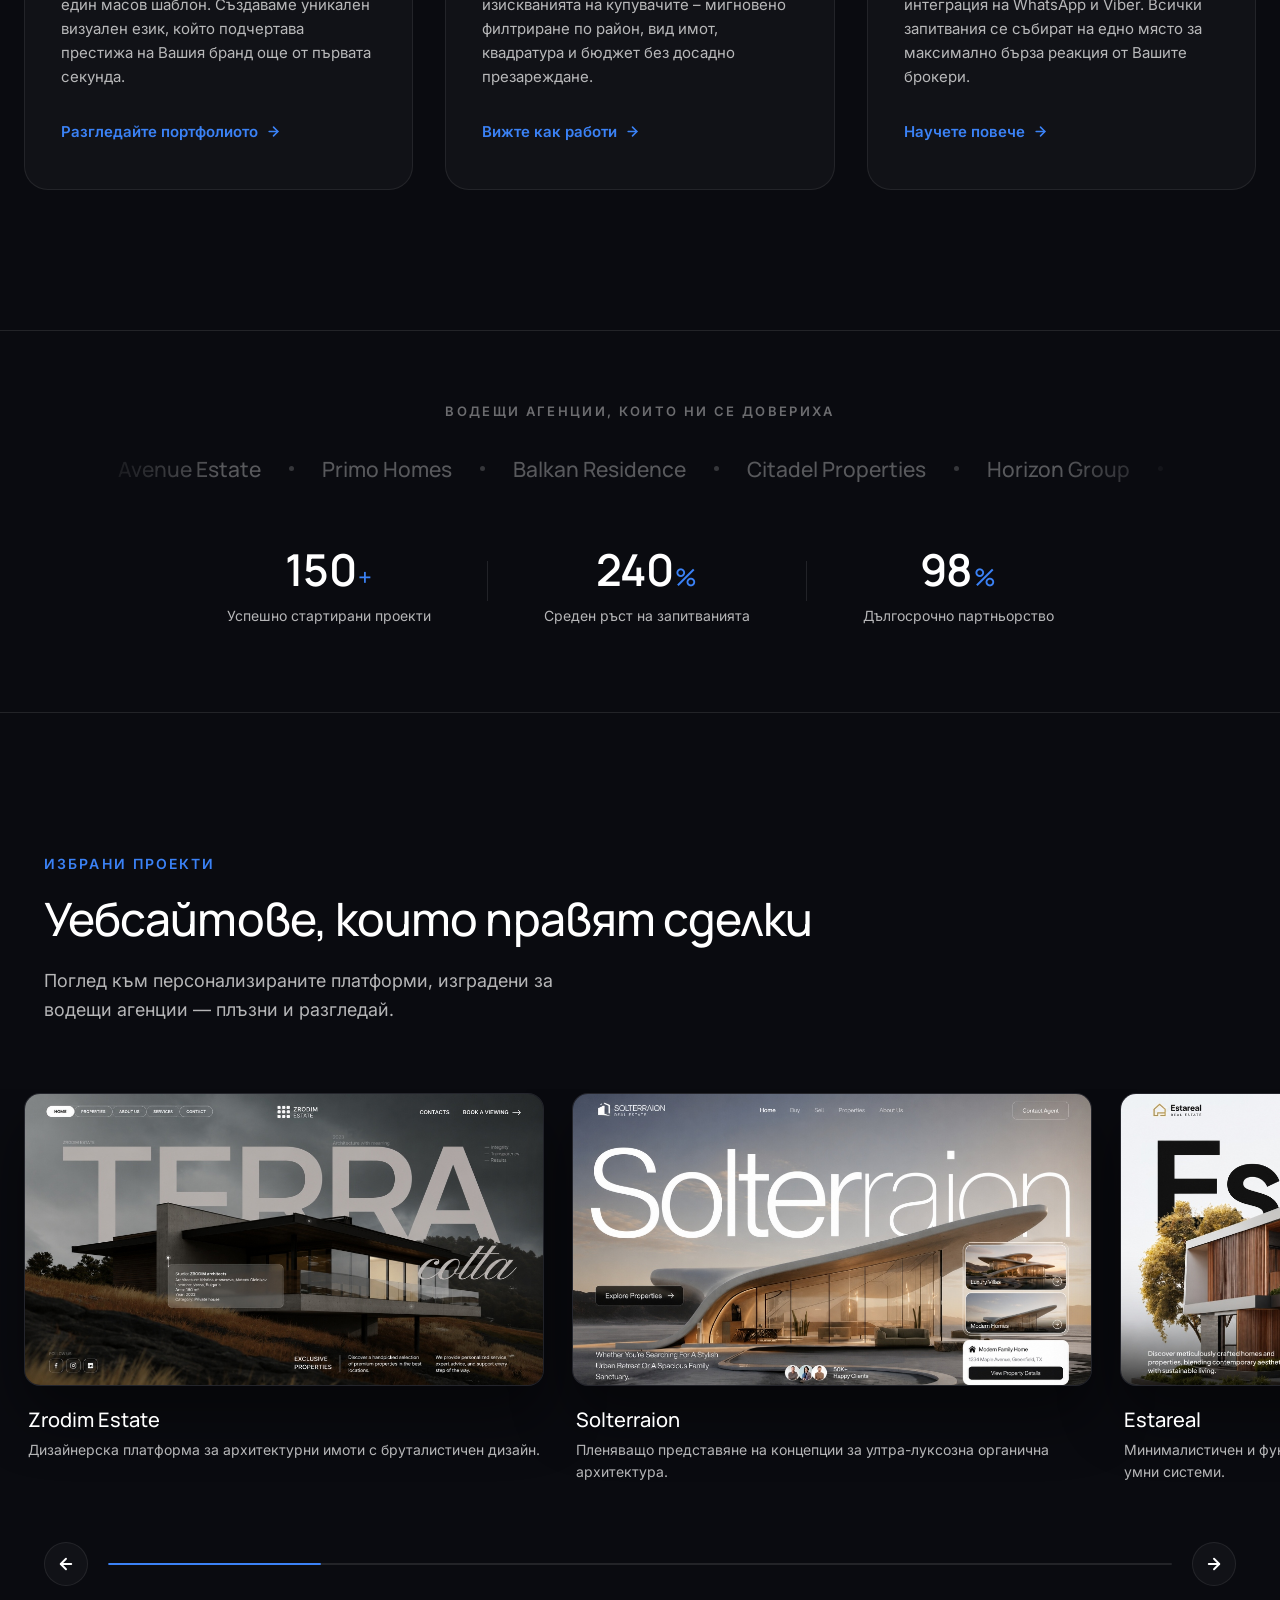
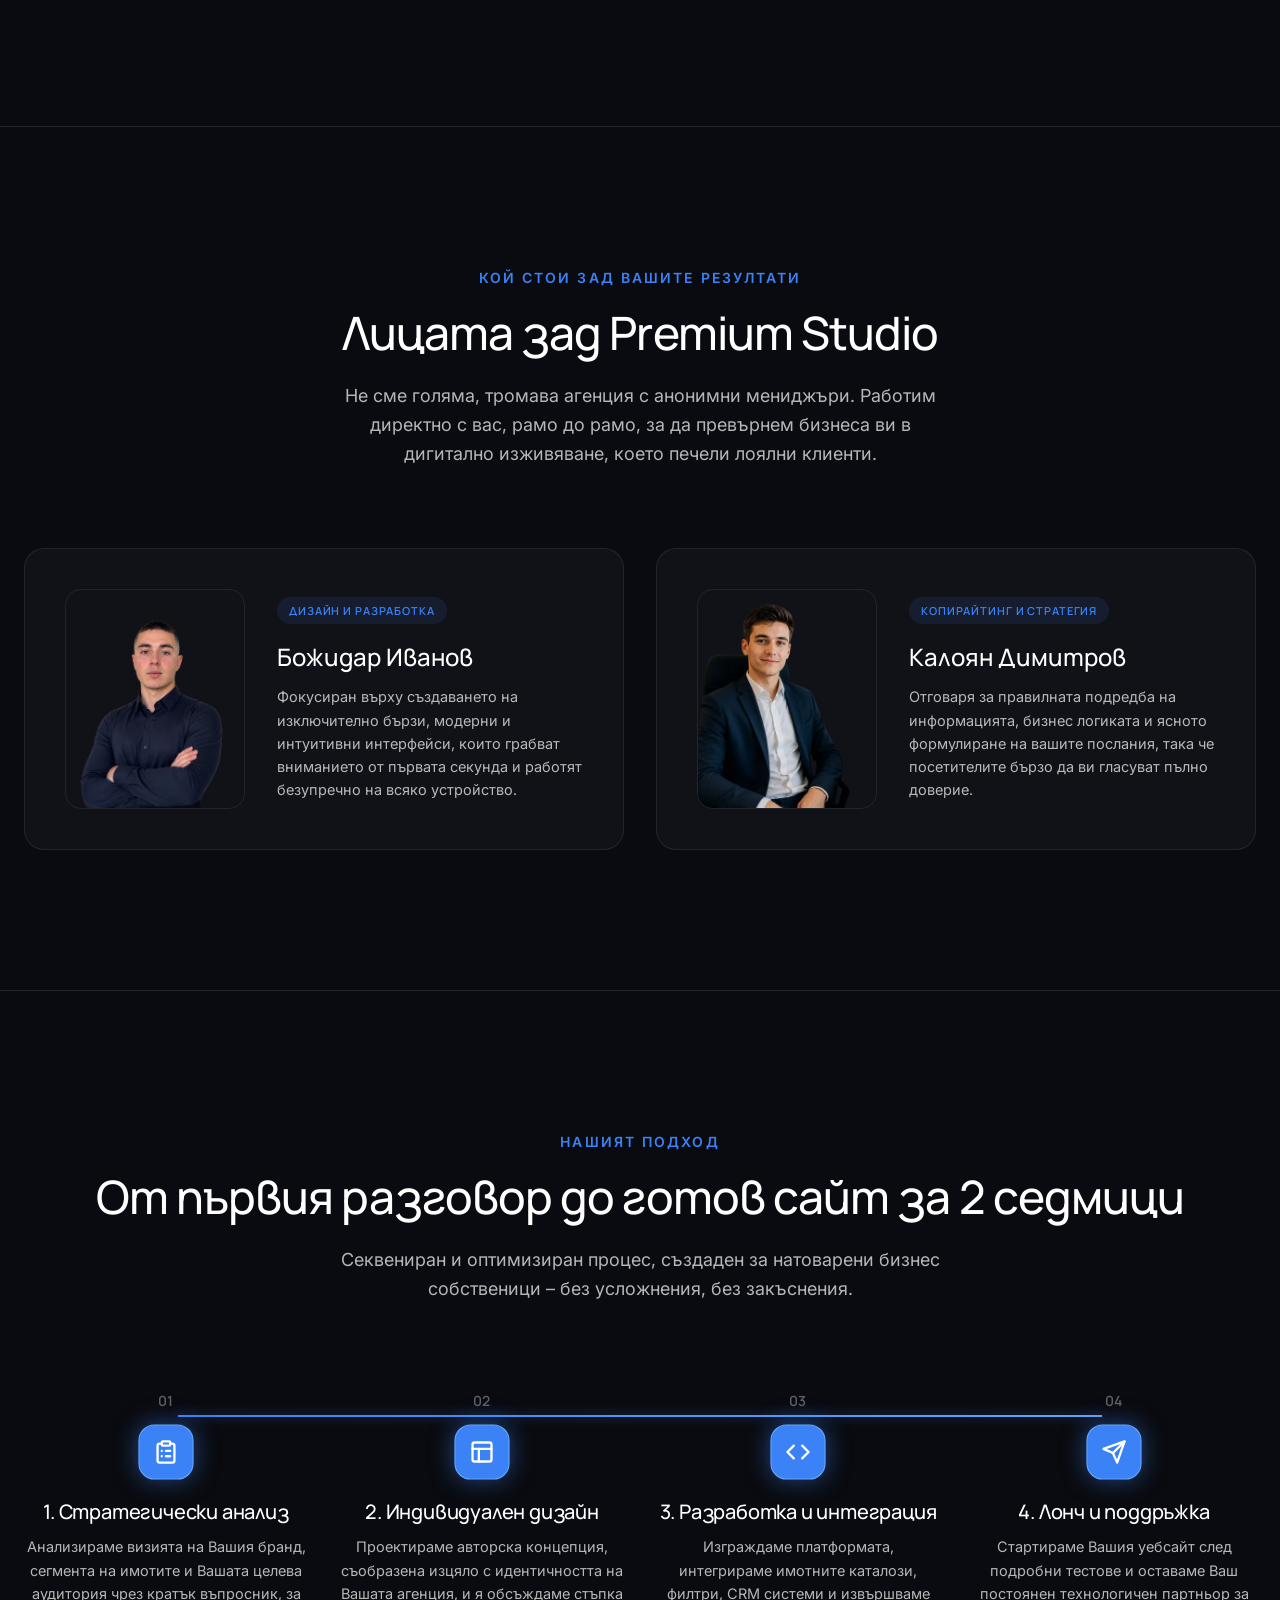
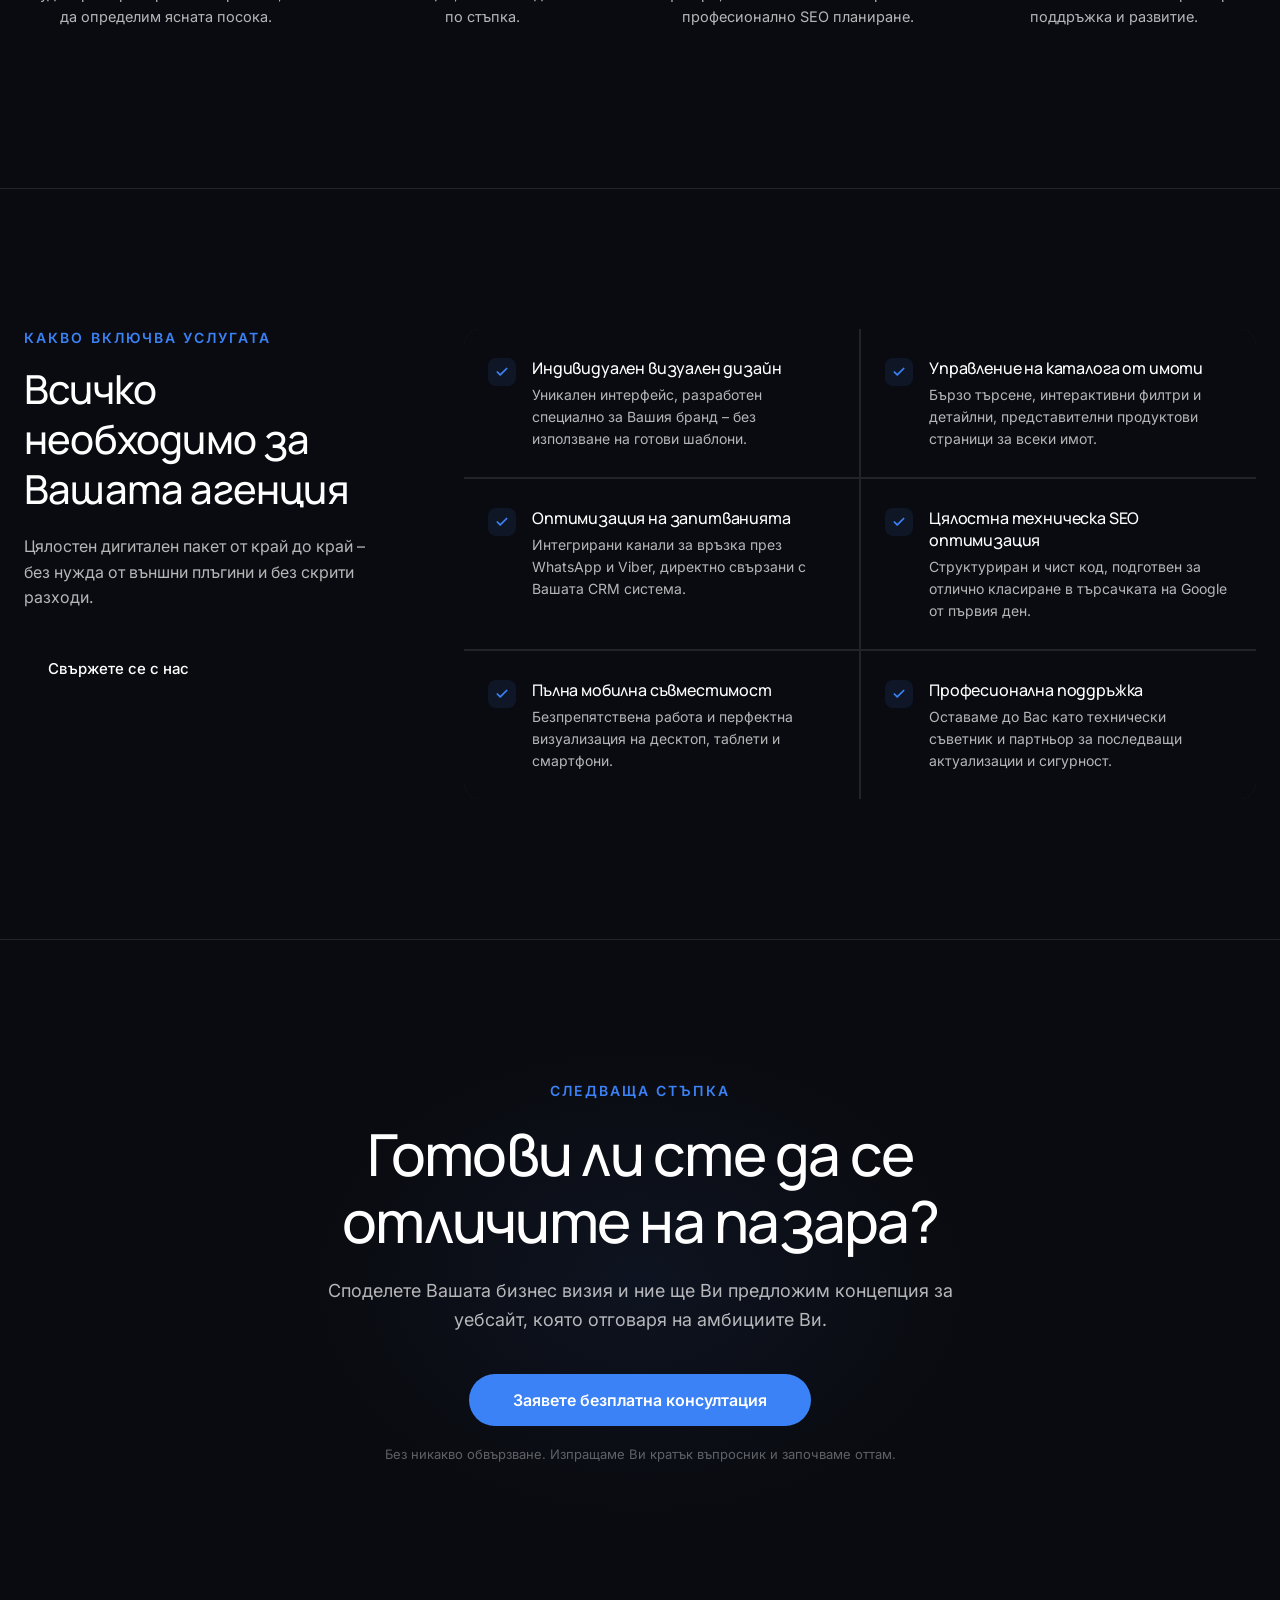
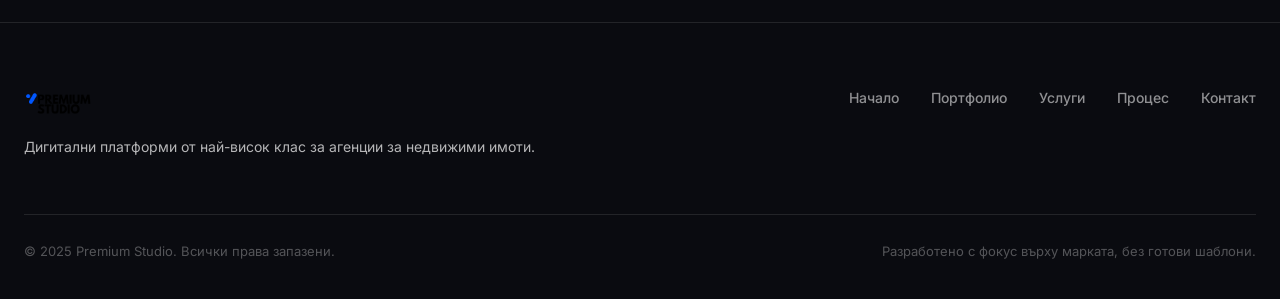
==== commit 7c0e77c7: "Update Bozhidar's photo to the new version and translate team members' names dynamically in English " ====
--- a/index.html
+++ b/index.html
@@ -321,11 +321,11 @@
       <div class="about-grid">
         <div class="about-card">
           <div class="about-avatar-wrapper">
-            <img src="team_bozhidar.jpg" alt="Bozhidar Ivanov" class="about-avatar">
+            <img src="team_bozhidar.png" alt="Bozhidar Ivanov" class="about-avatar">
           </div>
           <div class="about-meta">
             <span class="about-role-tag" data-i18n="about.role1">Design & Development</span>
-            <h3>Bozhidar Ivanov</h3>
+            <h3 data-i18n="about.member1.name">Bozhidar Ivanov</h3>
             <p class="about-member-desc" data-i18n="about.member1.desc">Focused on creating exceptionally fast, modern, and intuitive interfaces that grab attention from the first second and work flawlessly on any device.</p>
           </div>
         </div>
@@ -336,7 +336,7 @@
           </div>
           <div class="about-meta">
             <span class="about-role-tag" data-i18n="about.role2">Copywriting & Strategy</span>
-            <h3>Kaloyan Dimitrov</h3>
+            <h3 data-i18n="about.member2.name">Kaloyan Dimitrov</h3>
             <p class="about-member-desc" data-i18n="about.member2.desc">Responsible for the correct structure of information, business logic, and clear formulation of your messaging, so that visitors quickly grant you full trust.</p>
           </div>
         </div>
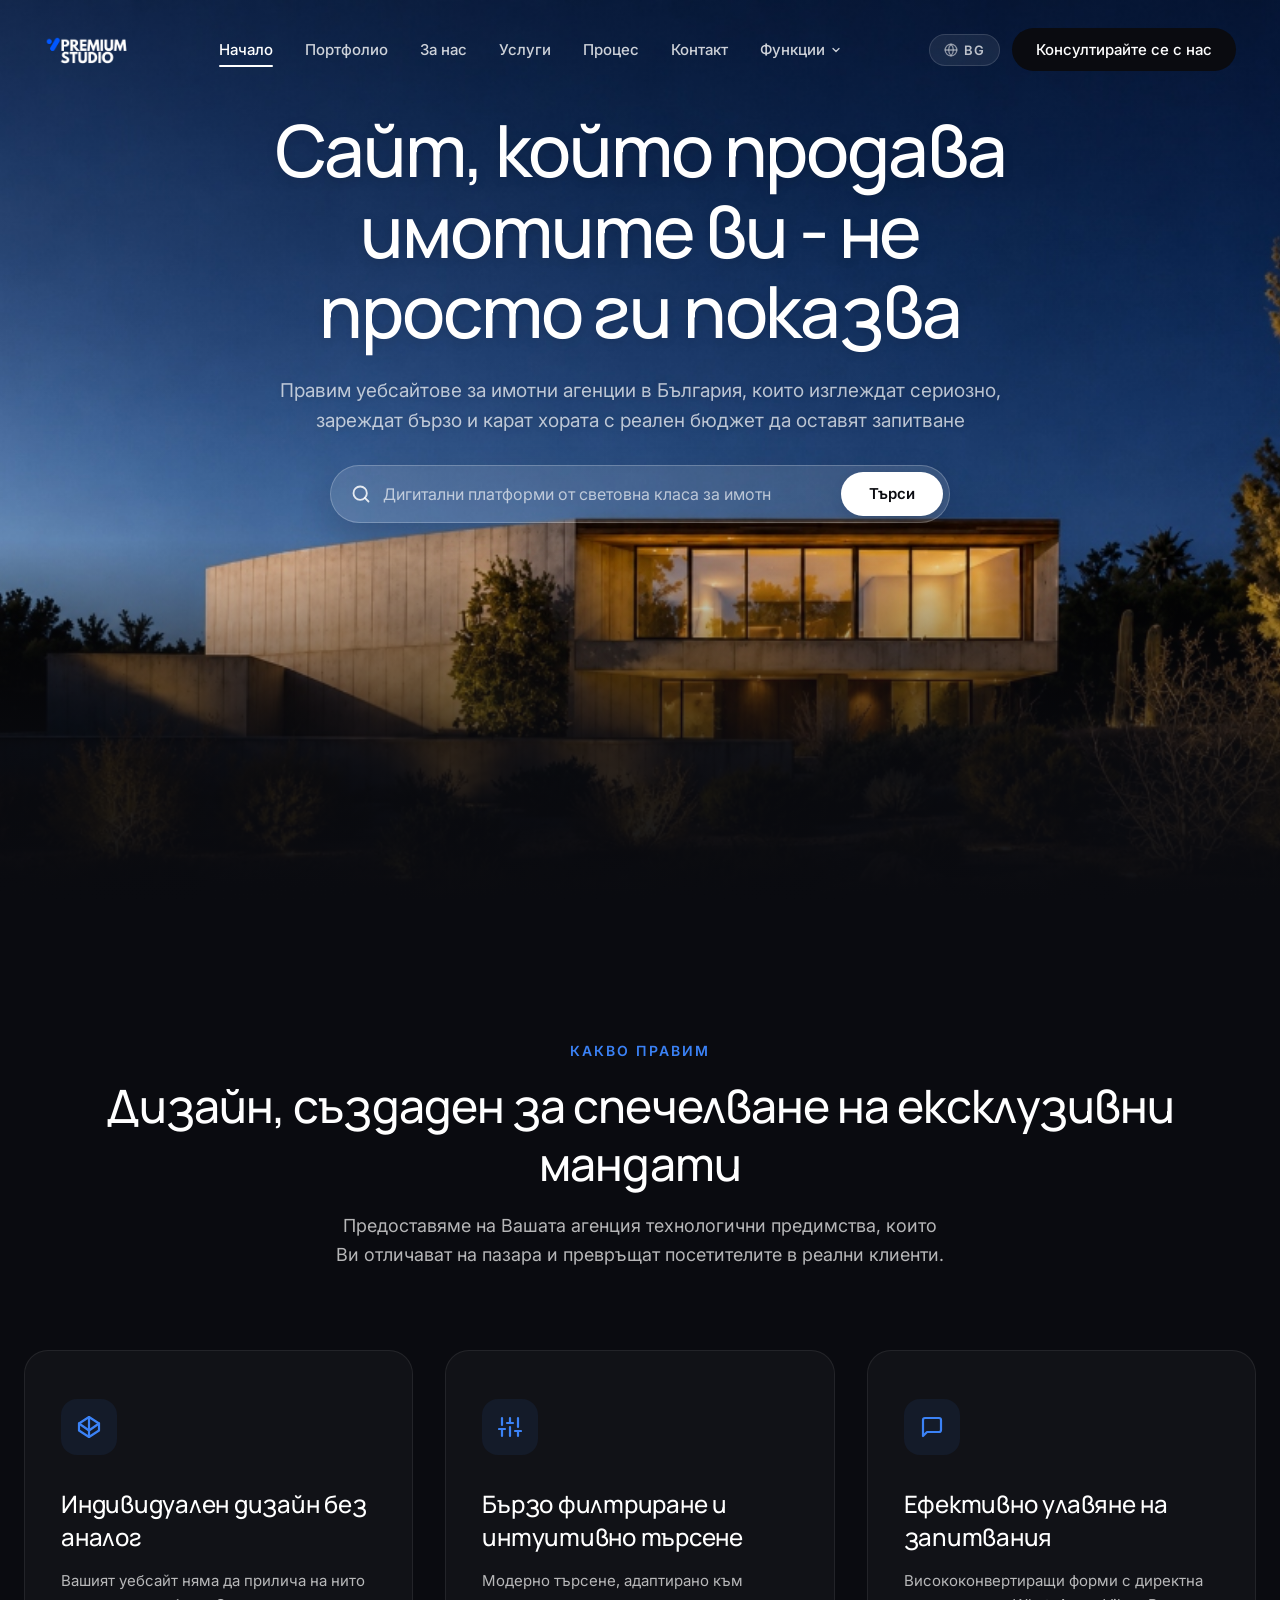
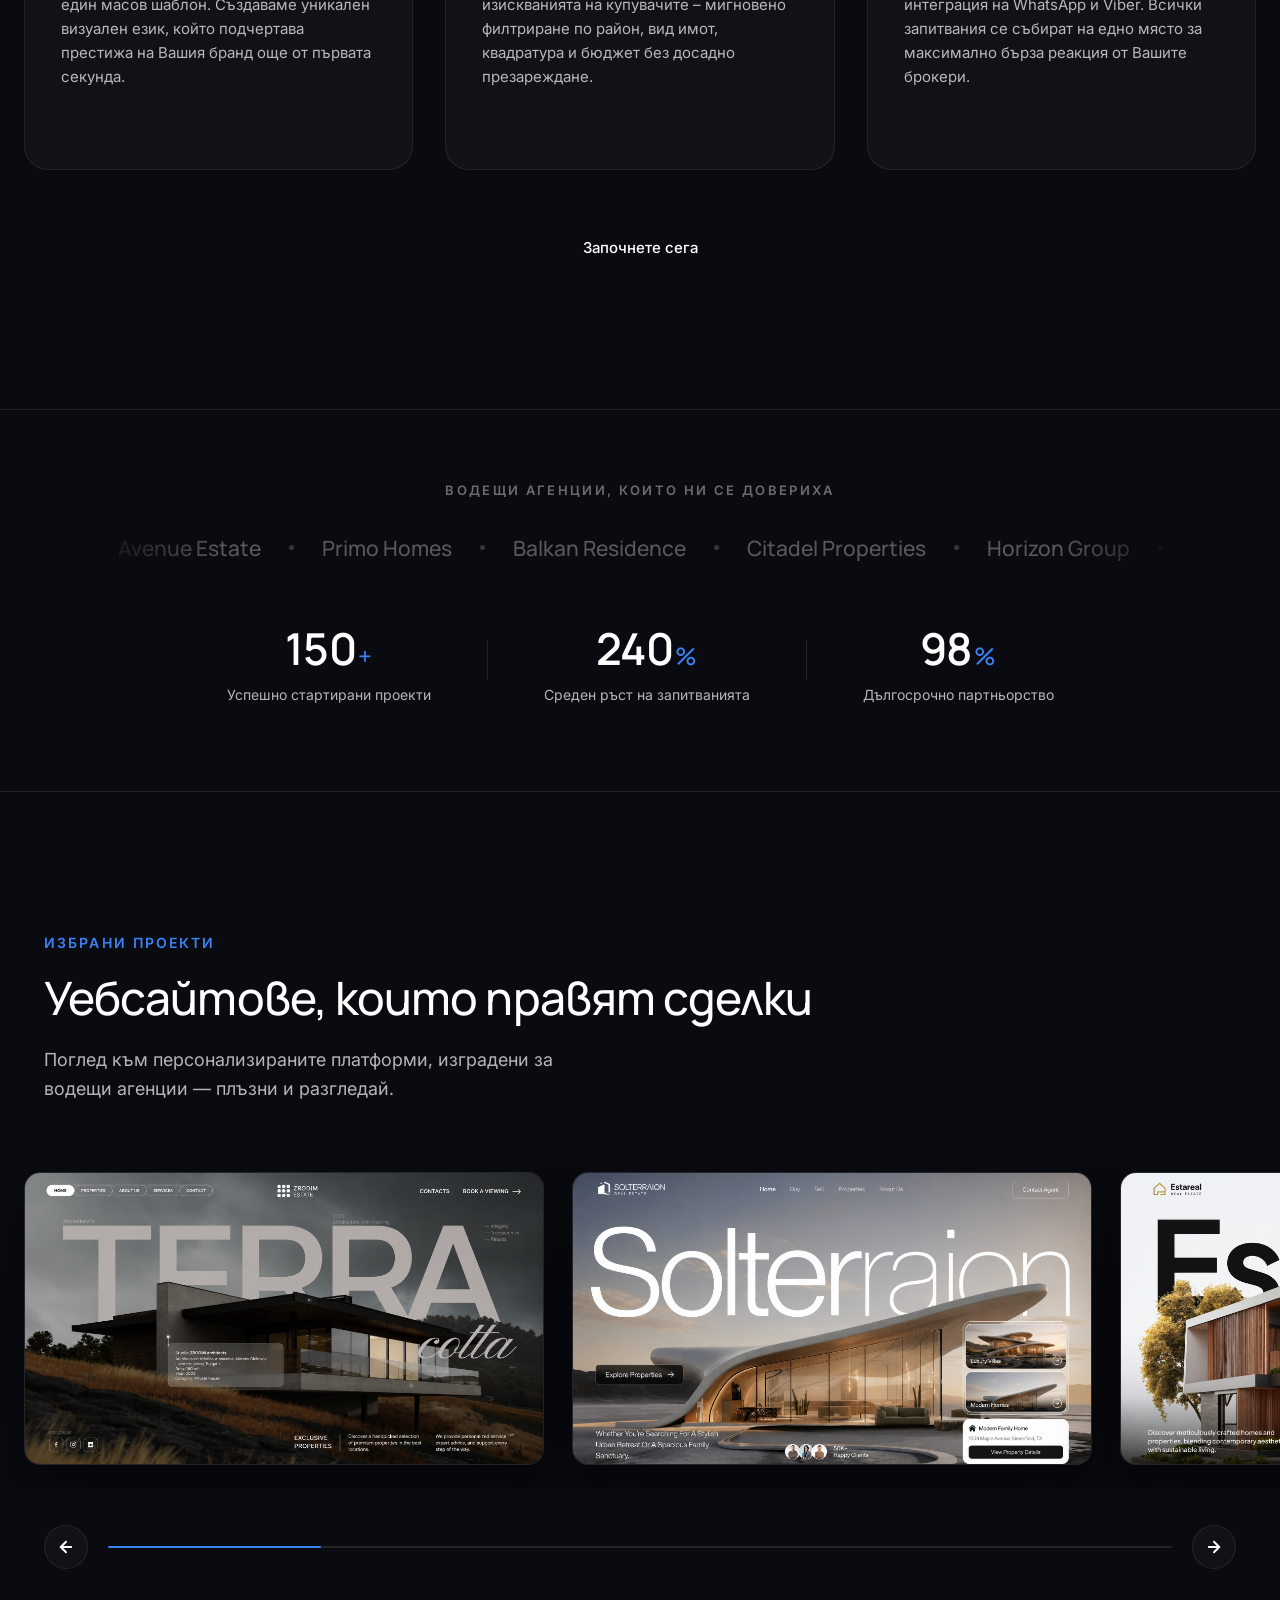
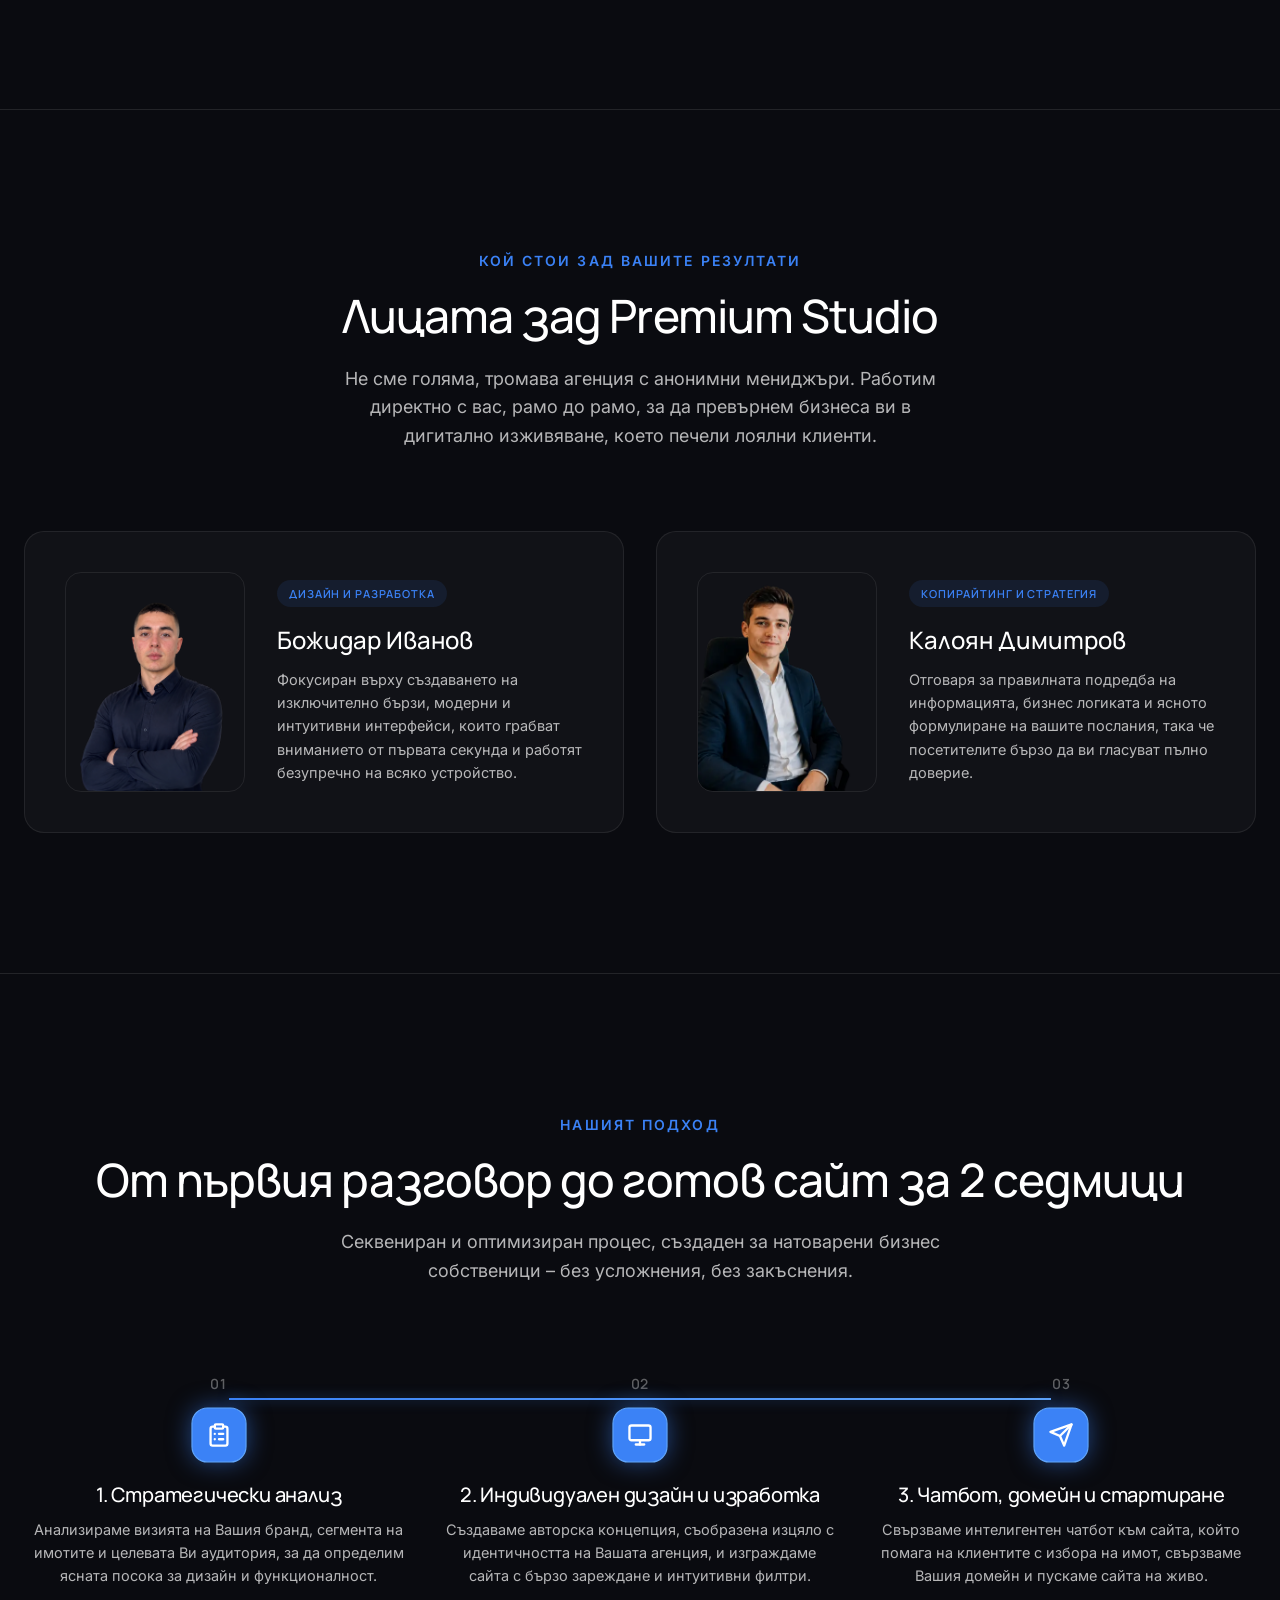
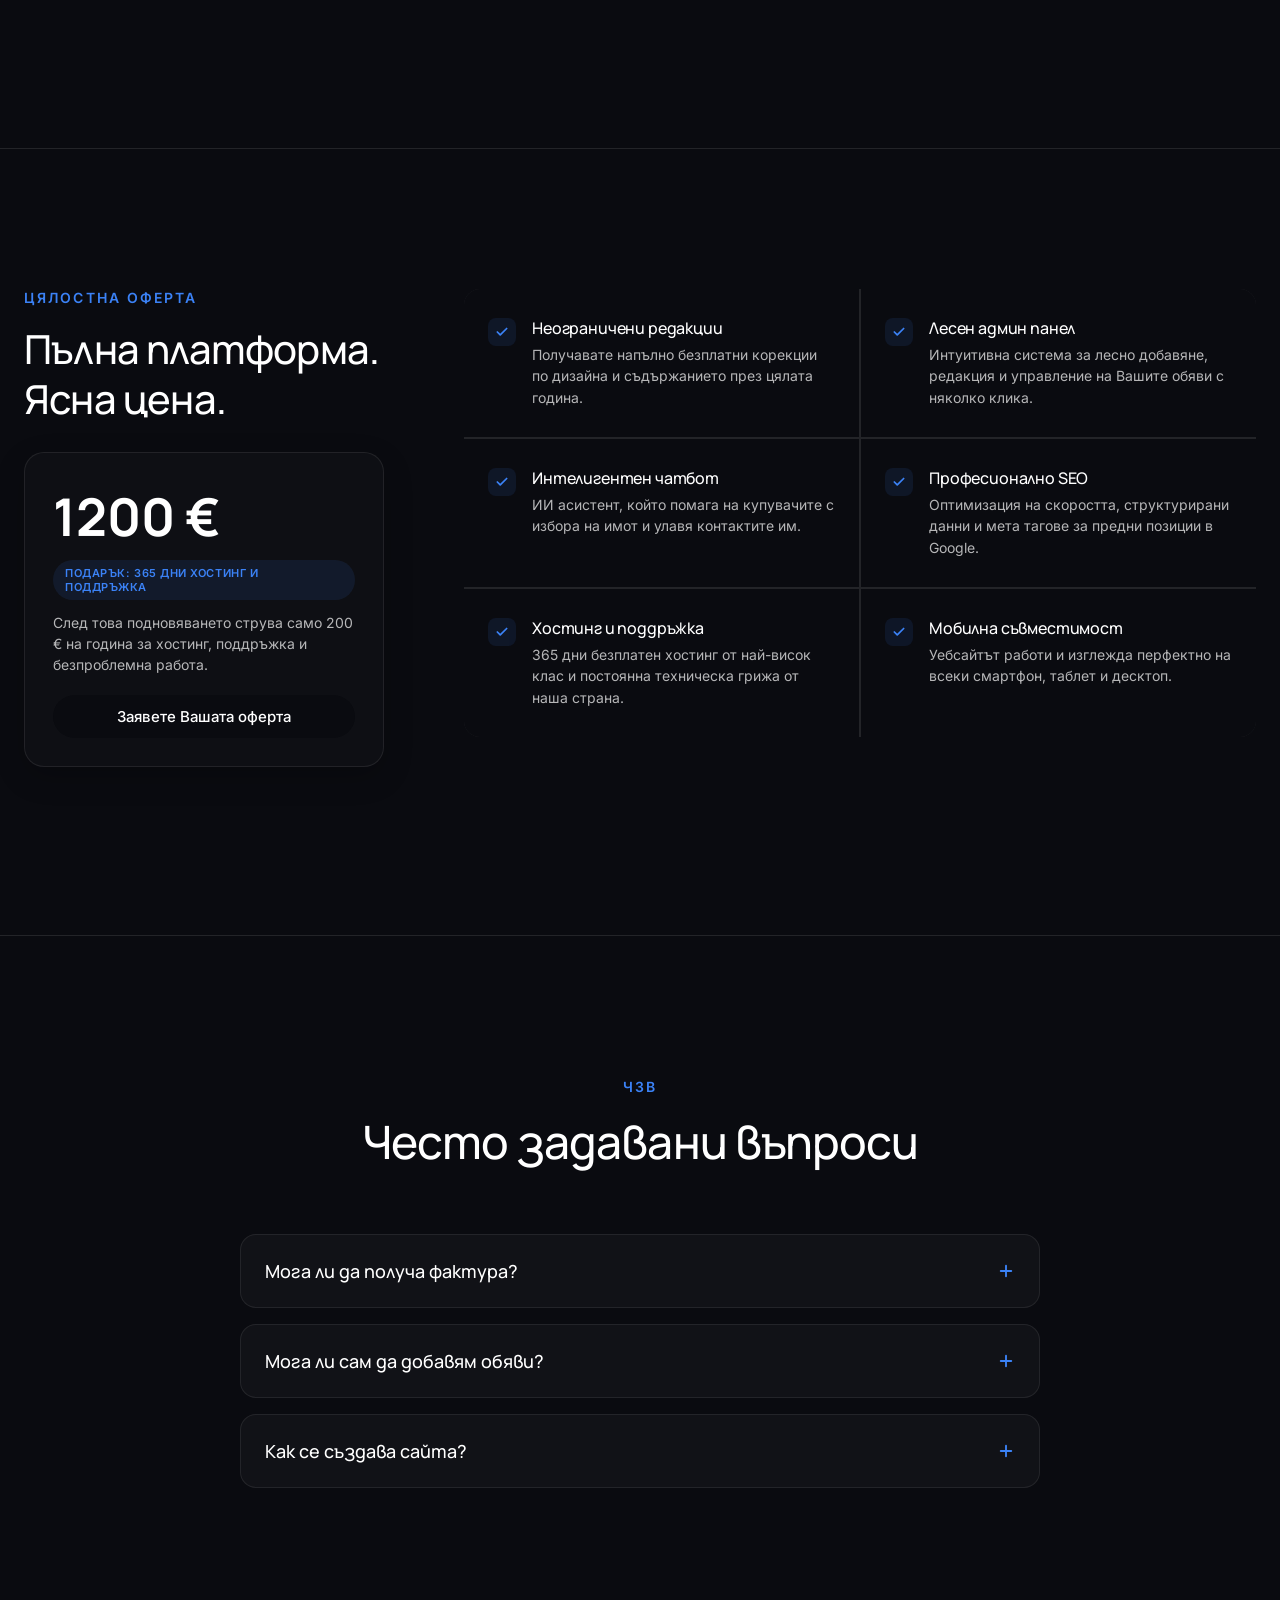
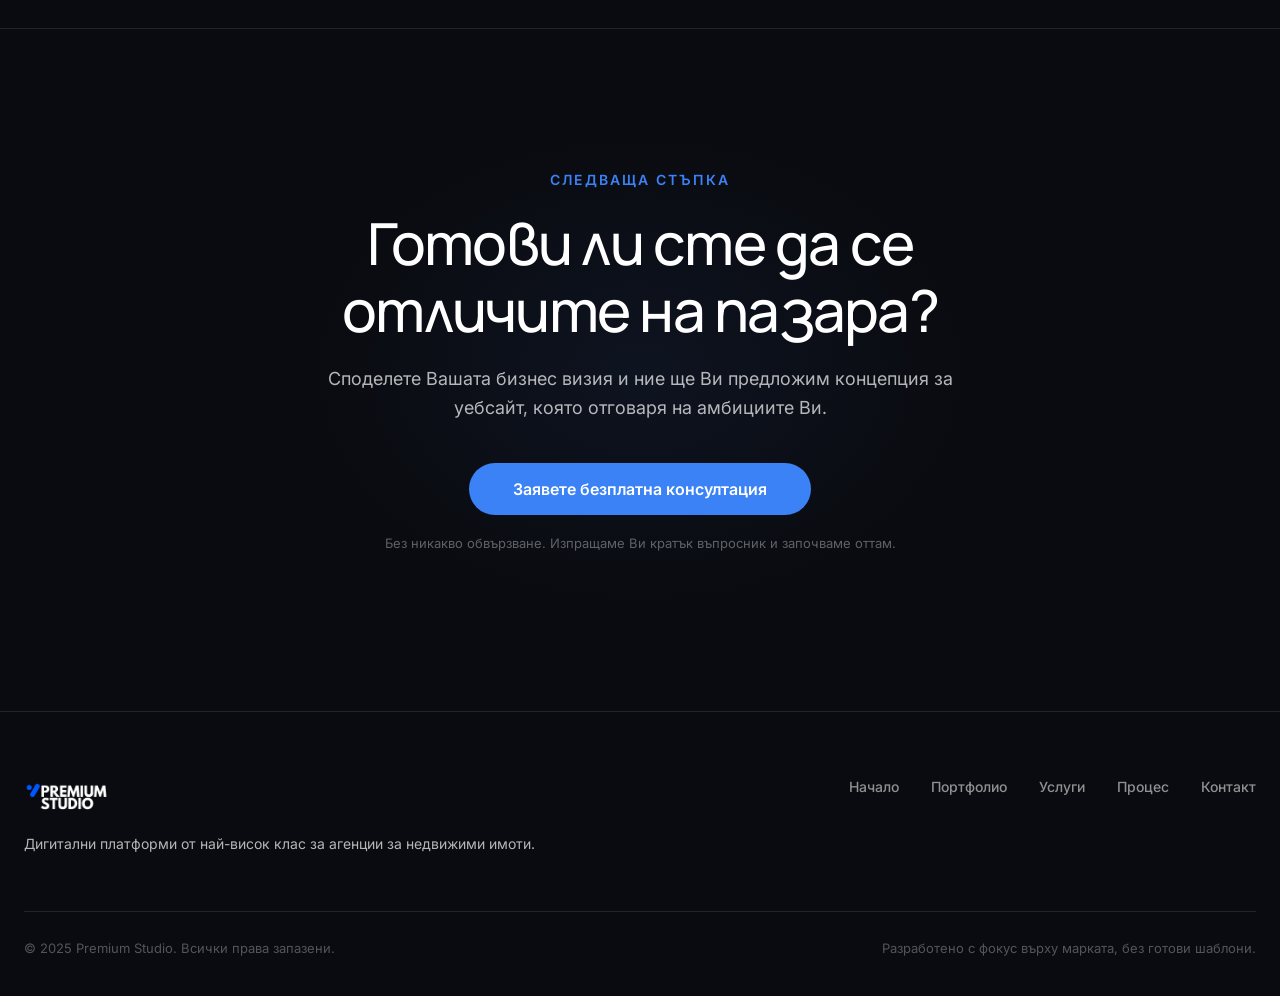
==== commit c65c5e63: "Implement new hero copywriting, remove cards link buttons, add single features CTA button, remove po" ====
--- a/index.html
+++ b/index.html
@@ -136,10 +136,6 @@
           </div>
           <h3 class="feature-card-title" data-i18n="feat.card1.title">Design Unlike Any Other Agency</h3>
           <p class="feature-card-desc" data-i18n="feat.card1.desc">Your website looks nothing like any other real estate agency site. Clients feel the difference the moment they arrive — a distinctive visual identity that signals premium quality before a single word is read.</p>
-          <a href="#" class="feature-card-link">
-            <span data-i18n="feat.card1.link">See Our Work</span>
-            <svg width="15" height="15" viewBox="0 0 24 24" fill="none" stroke="currentColor" stroke-width="2.5" stroke-linecap="round" stroke-linejoin="round"><line x1="5" y1="12" x2="19" y2="12"></line><polyline points="12 5 19 12 12 19"></polyline></svg>
-          </a>
         </div>
 
         <div class="feature-card">
@@ -158,10 +154,6 @@
           </div>
           <h3 class="feature-card-title" data-i18n="feat.card2.title">Smart Search & Filters</h3>
           <p class="feature-card-desc" data-i18n="feat.card2.desc">Advanced property search built for the local market — filter by neighborhood, property type, size, and price range, with instant results and no page reloads.</p>
-          <a href="#" class="feature-card-link">
-            <span data-i18n="feat.card2.link">Explore Smart Search</span>
-            <svg width="15" height="15" viewBox="0 0 24 24" fill="none" stroke="currentColor" stroke-width="2.5" stroke-linecap="round" stroke-linejoin="round"><line x1="5" y1="12" x2="19" y2="12"></line><polyline points="12 5 19 12 12 19"></polyline></svg>
-          </a>
         </div>
 
         <div class="feature-card">
@@ -172,11 +164,11 @@
           </div>
           <h3 class="feature-card-title" data-i18n="feat.card3.title">Lead Capture & Inquiry Flows</h3>
           <p class="feature-card-desc" data-i18n="feat.card3.desc">High-converting inquiry forms with WhatsApp and Viber integration, automated follow-up sequences, and a clean overview of every incoming lead.</p>
-          <a href="#" class="feature-card-link">
-            <span data-i18n="feat.card3.link">Explore Lead Tools</span>
-            <svg width="15" height="15" viewBox="0 0 24 24" fill="none" stroke="currentColor" stroke-width="2.5" stroke-linecap="round" stroke-linejoin="round"><line x1="5" y1="12" x2="19" y2="12"></line><polyline points="12 5 19 12 12 19"></polyline></svg>
-          </a>
-        </div>
+        </div>
+      </div>
+
+      <div class="features-cta-wrapper" style="margin-top: 56px; text-align: center;">
+        <button class="btn btn-primary" id="features-cta-btn" data-i18n="feat.cta">Get Started</button>
       </div>
     </div>
   </section>
@@ -243,10 +235,6 @@
               <img src="zrodim_estate.jpg" alt="Zrodim Estate Website" class="mockup-img">
             </div>
           </div>
-          <div class="portfolio-meta">
-            <h3>Zrodim Estate</h3>
-            <p data-i18n="port.card1.desc">Modern architectural estate platform with a bold design structure.</p>
-          </div>
         </article>
 
         <article class="portfolio-card">
@@ -255,10 +243,6 @@
               <img src="solterraion.jpg" alt="Solterraion Website" class="mockup-img">
             </div>
           </div>
-          <div class="portfolio-meta">
-            <h3>Solterraion</h3>
-            <p data-i18n="port.card2.desc">Futuristic organic architecture presentation with interactive elements.</p>
-          </div>
         </article>
 
         <article class="portfolio-card">
@@ -267,10 +251,6 @@
               <img src="estareal.jpg" alt="Estareal Website" class="mockup-img">
             </div>
           </div>
-          <div class="portfolio-meta">
-            <h3>Estareal</h3>
-            <p data-i18n="port.card3.desc">Minimalist listings site focusing on ecological and smart home designs.</p>
-          </div>
         </article>
 
         <article class="portfolio-card">
@@ -279,10 +259,6 @@
               <img src="zenesis.jpg" alt="Zenesis Website" class="mockup-img">
             </div>
           </div>
-          <div class="portfolio-meta">
-            <h3>Zenesis</h3>
-            <p data-i18n="port.card4.desc">Luxury property listings database with integrated search filters.</p>
-          </div>
         </article>
 
         <article class="portfolio-card">
@@ -290,10 +266,6 @@
             <div class="browser-body has-image">
               <img src="oceanview.jpg" alt="Oceanview Properties Website" class="mockup-img">
             </div>
-          </div>
-          <div class="portfolio-meta">
-            <h3>Oceanview</h3>
-            <p data-i18n="port.card5.desc">Coastal estates and seaside residence portfolio with high-converting layouts.</p>
           </div>
         </article>
 
@@ -359,35 +331,26 @@
           <div class="process-icon-wrapper">
             <svg class="process-icon" width="22" height="22" viewBox="0 0 24 24" fill="none" stroke="currentColor" stroke-width="2.2" stroke-linecap="round" stroke-linejoin="round"><path d="M16 4h2a2 2 0 0 1 2 2v14a2 2 0 0 1-2 2H6a2 2 0 0 1-2-2V6a2 2 0 0 1 2-2h2"></path><rect x="8" y="2" width="8" height="4" rx="1" ry="1"></rect><line x1="12" y1="11" x2="16" y2="11"></line><line x1="12" y1="16" x2="16" y2="16"></line><line x1="8" y1="11" x2="8.01" y2="11"></line><line x1="8" y1="16" x2="8.01" y2="16"></line></svg>
           </div>
-          <h3 class="process-step-title" data-i18n="proc.step1.title">Tell Us About Your Agency</h3>
-          <p class="process-step-desc" data-i18n="proc.step1.desc">We learn your brand, your listings, and your growth goals in a focused 30-minute strategy session.</p>
+          <h3 class="process-step-title" data-i18n="proc.step1.title">Strategic Analysis</h3>
+          <p class="process-step-desc" data-i18n="proc.step1.desc">We analyze your brand's vision, property segment, and target audience to define a clear direction for design and features.</p>
         </div>
 
         <div class="process-step">
           <div class="process-number">02</div>
           <div class="process-icon-wrapper">
-            <svg class="process-icon" width="22" height="22" viewBox="0 0 24 24" fill="none" stroke="currentColor" stroke-width="2.2" stroke-linecap="round" stroke-linejoin="round"><rect x="3" y="3" width="18" height="18" rx="2"></rect><line x1="3" y1="9" x2="21" y2="9"></line><line x1="9" y1="21" x2="9" y2="9"></line></svg>
-          </div>
-          <h3 class="process-step-title" data-i18n="proc.step2.title">Bespoke Design</h3>
-          <p class="process-step-desc" data-i18n="proc.step2.desc">A custom visual direction shaped around your brand — not a template — reviewed with you at every stage.</p>
+            <svg class="process-icon" width="22" height="22" viewBox="0 0 24 24" fill="none" stroke="currentColor" stroke-width="2.2" stroke-linecap="round" stroke-linejoin="round"><rect x="2" y="3" width="20" height="14" rx="2" ry="2"></rect><line x1="8" y1="21" x2="16" y2="21"></line><line x1="12" y1="17" x2="12" y2="21"></line></svg>
+          </div>
+          <h3 class="process-step-title" data-i18n="proc.step2.title">Bespoke Design & Build</h3>
+          <p class="process-step-desc" data-i18n="proc.step2.desc">We design a unique concept tailored to your agency's brand identity and develop it with clean code and high performance.</p>
         </div>
 
         <div class="process-step">
           <div class="process-number">03</div>
           <div class="process-icon-wrapper">
-            <svg class="process-icon" width="22" height="22" viewBox="0 0 24 24" fill="none" stroke="currentColor" stroke-width="2.2" stroke-linecap="round" stroke-linejoin="round"><polyline points="16 18 22 12 16 6"></polyline><polyline points="8 6 2 12 8 18"></polyline></svg>
-          </div>
-          <h3 class="process-step-title" data-i18n="proc.step3.title">Build &amp; Integrate</h3>
-          <p class="process-step-desc" data-i18n="proc.step3.desc">We develop the platform and connect your IDX/MLS feed, CRM, and lead-routing tools end to end.</p>
-        </div>
-
-        <div class="process-step">
-          <div class="process-number">04</div>
-          <div class="process-icon-wrapper">
             <svg class="process-icon" width="22" height="22" viewBox="0 0 24 24" fill="none" stroke="currentColor" stroke-width="2.2" stroke-linecap="round" stroke-linejoin="round"><line x1="22" y1="2" x2="11" y2="13"></line><polygon points="22 2 15 22 11 13 2 9 22 2"></polygon></svg>
           </div>
-          <h3 class="process-step-title" data-i18n="proc.step4.title">Launch &amp; Support</h3>
-          <p class="process-step-desc" data-i18n="proc.step4.desc">Your site goes live with full QA, then we stay on as your dedicated technical partner.</p>
+          <h3 class="process-step-title" data-i18n="proc.step3.title">Chatbot, Domain &amp; Launch</h3>
+          <p class="process-step-desc" data-i18n="proc.step3.desc">We connect an intelligent AI chatbot to help clients find properties, link your domain, and launch the platform live.</p>
         </div>
       </div>
     </div>
@@ -403,8 +366,12 @@
         <div class="services-header-text">
           <span class="section-tag" data-i18n="serv.tag">What's Included</span>
           <h2 class="section-title" data-i18n="serv.title">Everything your agency needs</h2>
-          <p class="section-subtitle" data-i18n="serv.subtitle">One complete package — no plugins to juggle, no surprise extras.</p>
-          <a href="#" class="btn btn-primary" data-i18n="serv.cta">Start the conversation</a>
+          <div class="pricing-card" style="background: rgba(255, 255, 255, 0.02); border: 1px solid var(--color-card-border); border-radius: 20px; padding: 28px; margin: 28px 0; text-align: left; box-shadow: 0 10px 30px rgba(0, 0, 0, 0.2);">
+            <div style="font-size: 52px; font-weight: 700; color: var(--color-light); font-family: var(--font-primary); margin-bottom: 8px;">1200 €</div>
+            <div style="display: inline-block; font-size: 11px; font-weight: 600; color: #3b82f6; background: rgba(59, 130, 246, 0.1); padding: 6px 12px; border-radius: 100px; text-transform: uppercase; letter-spacing: 0.05em; margin-bottom: 12px;" data-i18n="serv.promo">GIFT: 365 days hosting & support</div>
+            <p style="font-size: 14px; color: var(--color-text-secondary); line-height: 1.5; margin: 0 0 20px 0;" data-i18n="serv.promo_desc">Afterwards, renew hosting and support for just 200 € / year, only if you want us to keep managing everything.</p>
+            <a href="#" class="btn btn-primary" style="width: 100%; text-align: center; justify-content: center; display: inline-flex;" data-i18n="serv.cta">Start the conversation</a>
+          </div>
         </div>
         <div class="services-grid">
           <div class="service-item">
@@ -447,6 +414,52 @@
             <div class="service-text">
               <h3 class="service-title" data-i18n="serv.i6.title">Ongoing Support</h3>
               <p class="service-desc" data-i18n="serv.i6.desc">We stay on as your technical partner after launch — not a handoff.</p>
+            </div>
+          </div>
+        </div>
+      </div>
+    </div>
+  </section>
+
+  <!-- FAQ Section -->
+  <section class="faq-section" id="faq-section">
+    <div class="faq-container">
+      <span class="section-tag" data-i18n="faq.tag">FAQ</span>
+      <h2 class="section-title" data-i18n="faq.title">Frequently Asked Questions</h2>
+      
+      <div class="faq-list">
+        <div class="faq-item">
+          <button class="faq-question">
+            <span data-i18n="faq.q1">Мога ли да получа фактура?</span>
+            <span class="faq-icon"><svg width="18" height="18" viewBox="0 0 24 24" fill="none" stroke="currentColor" stroke-width="2.5" stroke-linecap="round" stroke-linejoin="round"><line x1="12" y1="5" x2="12" y2="19"></line><line x1="5" y1="12" x2="19" y2="12"></line></svg></span>
+          </button>
+          <div class="faq-answer-wrapper">
+            <div class="faq-answer" data-i18n="faq.a1">
+              Да, издаваме официална данъчна фактура за всяко плащане.
+            </div>
+          </div>
+        </div>
+
+        <div class="faq-item">
+          <button class="faq-question">
+            <span data-i18n="faq.q2">Мога ли сам да добавям обяви?</span>
+            <span class="faq-icon"><svg width="18" height="18" viewBox="0 0 24 24" fill="none" stroke="currentColor" stroke-width="2.5" stroke-linecap="round" stroke-linejoin="round"><line x1="12" y1="5" x2="12" y2="19"></line><line x1="5" y1="12" x2="19" y2="12"></line></svg></span>
+          </button>
+          <div class="faq-answer-wrapper">
+            <div class="faq-answer" data-i18n="faq.a2">
+              Да, получавате изключително лесен за ползване административен панел, чрез който можете да добавяте, променяте и премахвате имоти и обяви с няколко клика.
+            </div>
+          </div>
+        </div>
+
+        <div class="faq-item">
+          <button class="faq-question">
+            <span data-i18n="faq.q3">Как се създава сайта?</span>
+            <span class="faq-icon"><svg width="18" height="18" viewBox="0 0 24 24" fill="none" stroke="currentColor" stroke-width="2.5" stroke-linecap="round" stroke-linejoin="round"><line x1="12" y1="5" x2="12" y2="19"></line><line x1="5" y1="12" x2="19" y2="12"></line></svg></span>
+          </button>
+          <div class="faq-answer-wrapper">
+            <div class="faq-answer" data-i18n="faq.a3">
+              Сайтът се разработва с помощта на най-новите модели изкуствен интелект (ИИ), създадени специално за програмиране. Използваме Claude Code и най-мощния модел Claude Opus 4.8 за безкомпромисна бързина и чист код.
             </div>
           </div>
         </div>
--- a/style.css
+++ b/style.css
@@ -129,7 +129,7 @@
 }
 
 .logo-img {
-  height: 32px;
+  height: 40px;
   width: auto;
   display: block;
 }
@@ -1313,7 +1313,7 @@
 .process-timeline {
   position: relative;
   display: grid;
-  grid-template-columns: repeat(4, 1fr);
+  grid-template-columns: repeat(3, 1fr);
   gap: 32px;
   margin-top: 88px;
 }
@@ -1321,8 +1321,8 @@
 .process-line {
   position: absolute;
   top: 24px;
-  left: 12.5%;
-  right: 12.5%;
+  left: 16.66%;
+  right: 16.66%;
   height: 2px;
   background: var(--color-border-subtle);
   z-index: 1;
@@ -2142,3 +2142,77 @@
     border-radius: 20px;
   }
 }
+
+/* ==========================================================================
+   FAQ Section
+   ========================================================================== */
+.faq-section {
+  background-color: var(--color-dark);
+  border-top: 1px solid var(--color-border-subtle);
+  padding: 140px 24px;
+}
+
+.faq-container {
+  max-width: 800px;
+  margin: 0 auto;
+  text-align: center;
+}
+
+.faq-list {
+  display: flex;
+  flex-direction: column;
+  gap: 16px;
+  text-align: left;
+  margin-top: 64px;
+}
+
+.faq-item {
+  background: var(--color-card-bg);
+  border: 1px solid var(--color-card-border);
+  border-radius: 16px;
+  overflow: hidden;
+  transition: var(--transition-smooth);
+}
+
+.faq-item:hover,
+.faq-item.active {
+  border-color: #3b82f6;
+}
+
+.faq-question {
+  width: 100%;
+  padding: 24px;
+  background: none;
+  border: none;
+  text-align: left;
+  display: flex;
+  justify-content: space-between;
+  align-items: center;
+  cursor: pointer;
+  color: var(--color-light);
+  font-family: var(--font-primary);
+  font-size: 18px;
+  font-weight: 500;
+}
+
+.faq-icon {
+  transition: transform 0.3s cubic-bezier(0.16, 1, 0.3, 1);
+  color: #3b82f6;
+  display: flex;
+  align-items: center;
+  justify-content: center;
+}
+
+.faq-answer-wrapper {
+  height: 0;
+  overflow: hidden;
+  transition: height 0.3s cubic-bezier(0.16, 1, 0.3, 1);
+}
+
+.faq-answer {
+  padding: 0 24px 24px 24px;
+  color: var(--color-text-secondary);
+  font-family: var(--font-secondary);
+  font-size: 15px;
+  line-height: 1.65;
+}
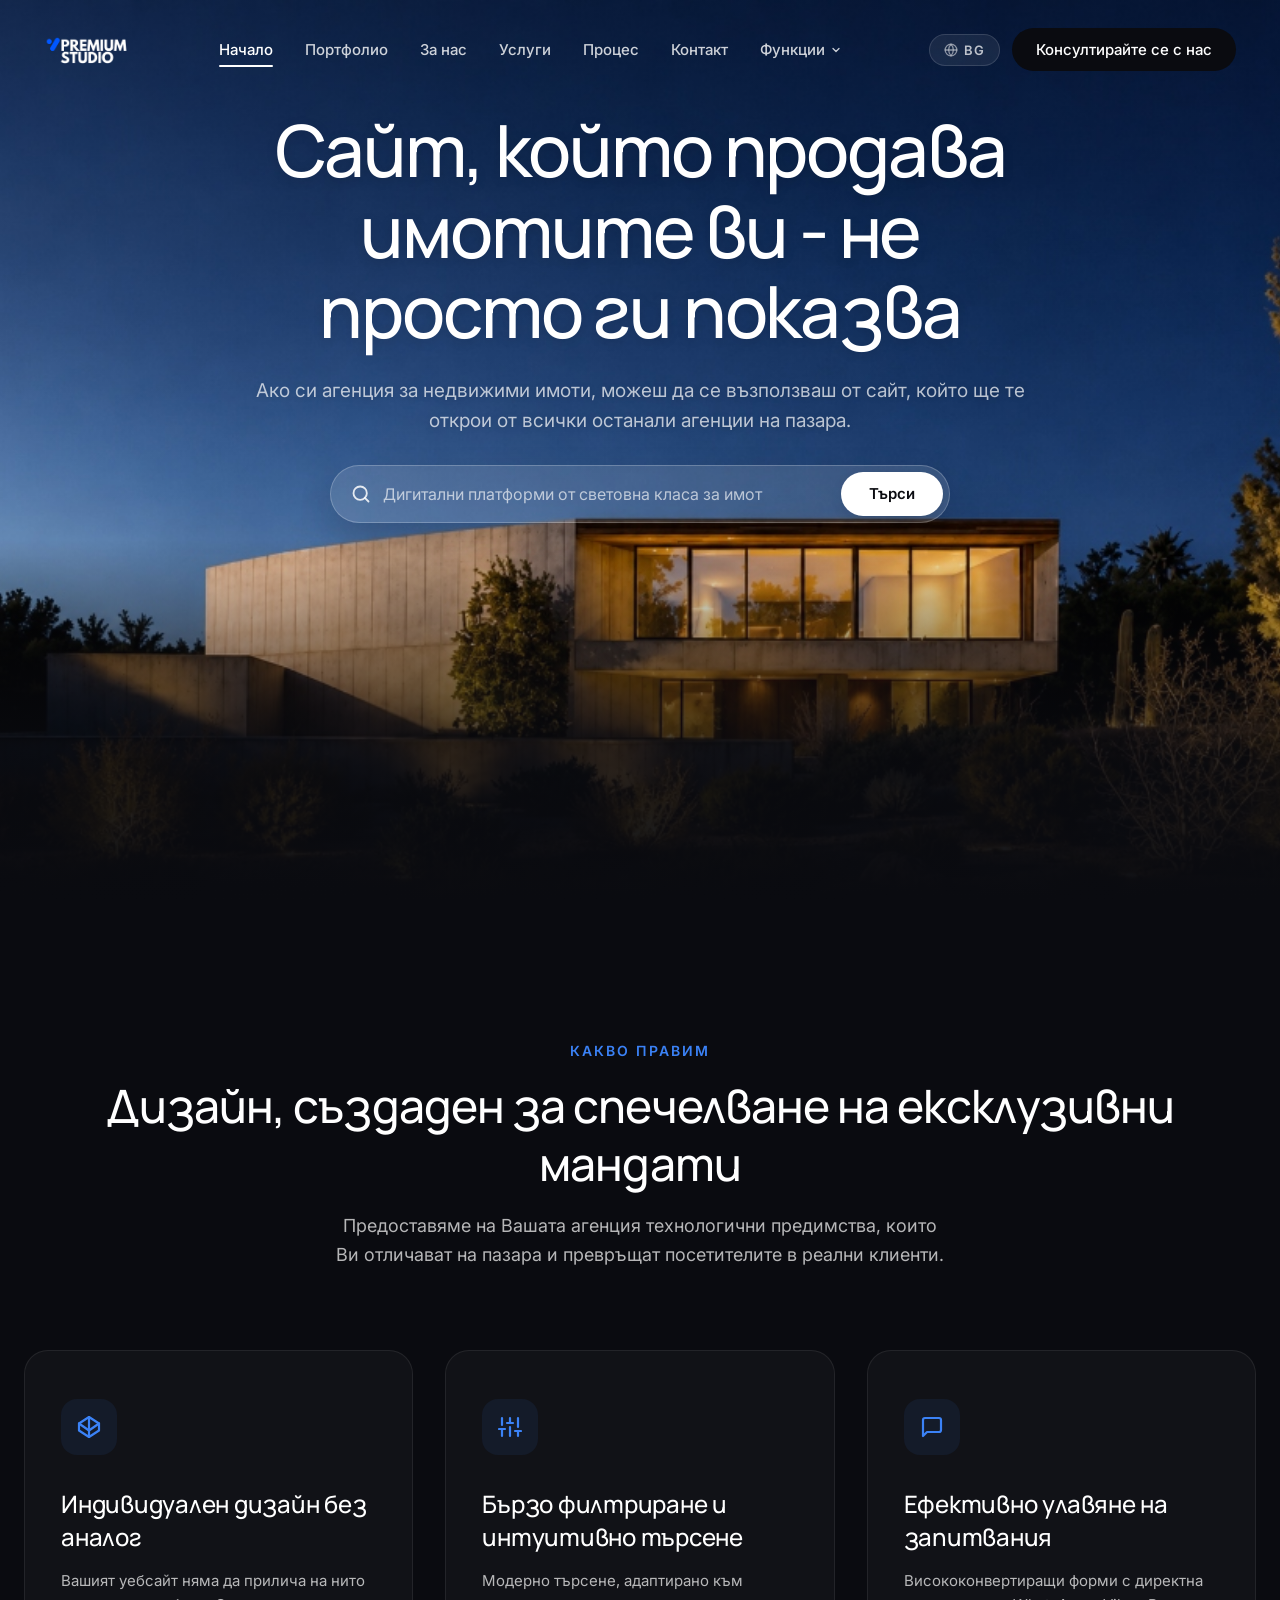
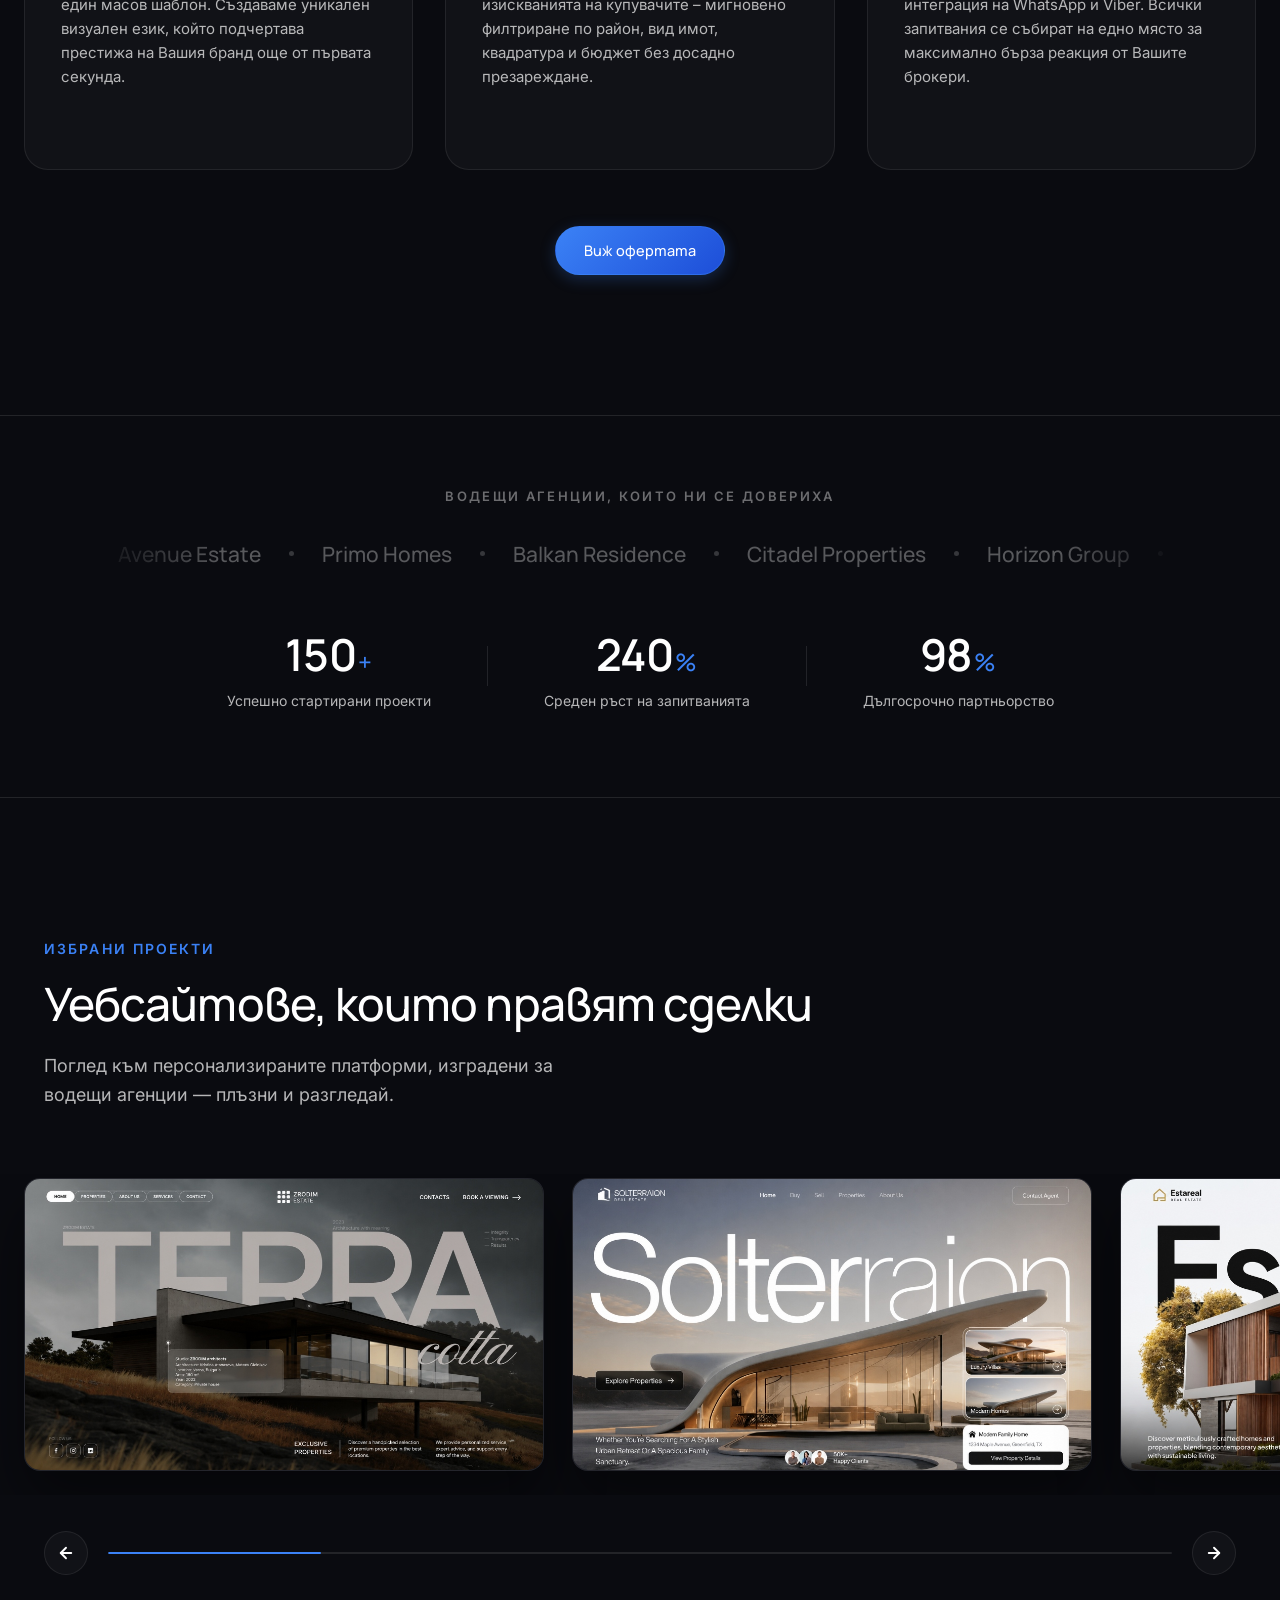
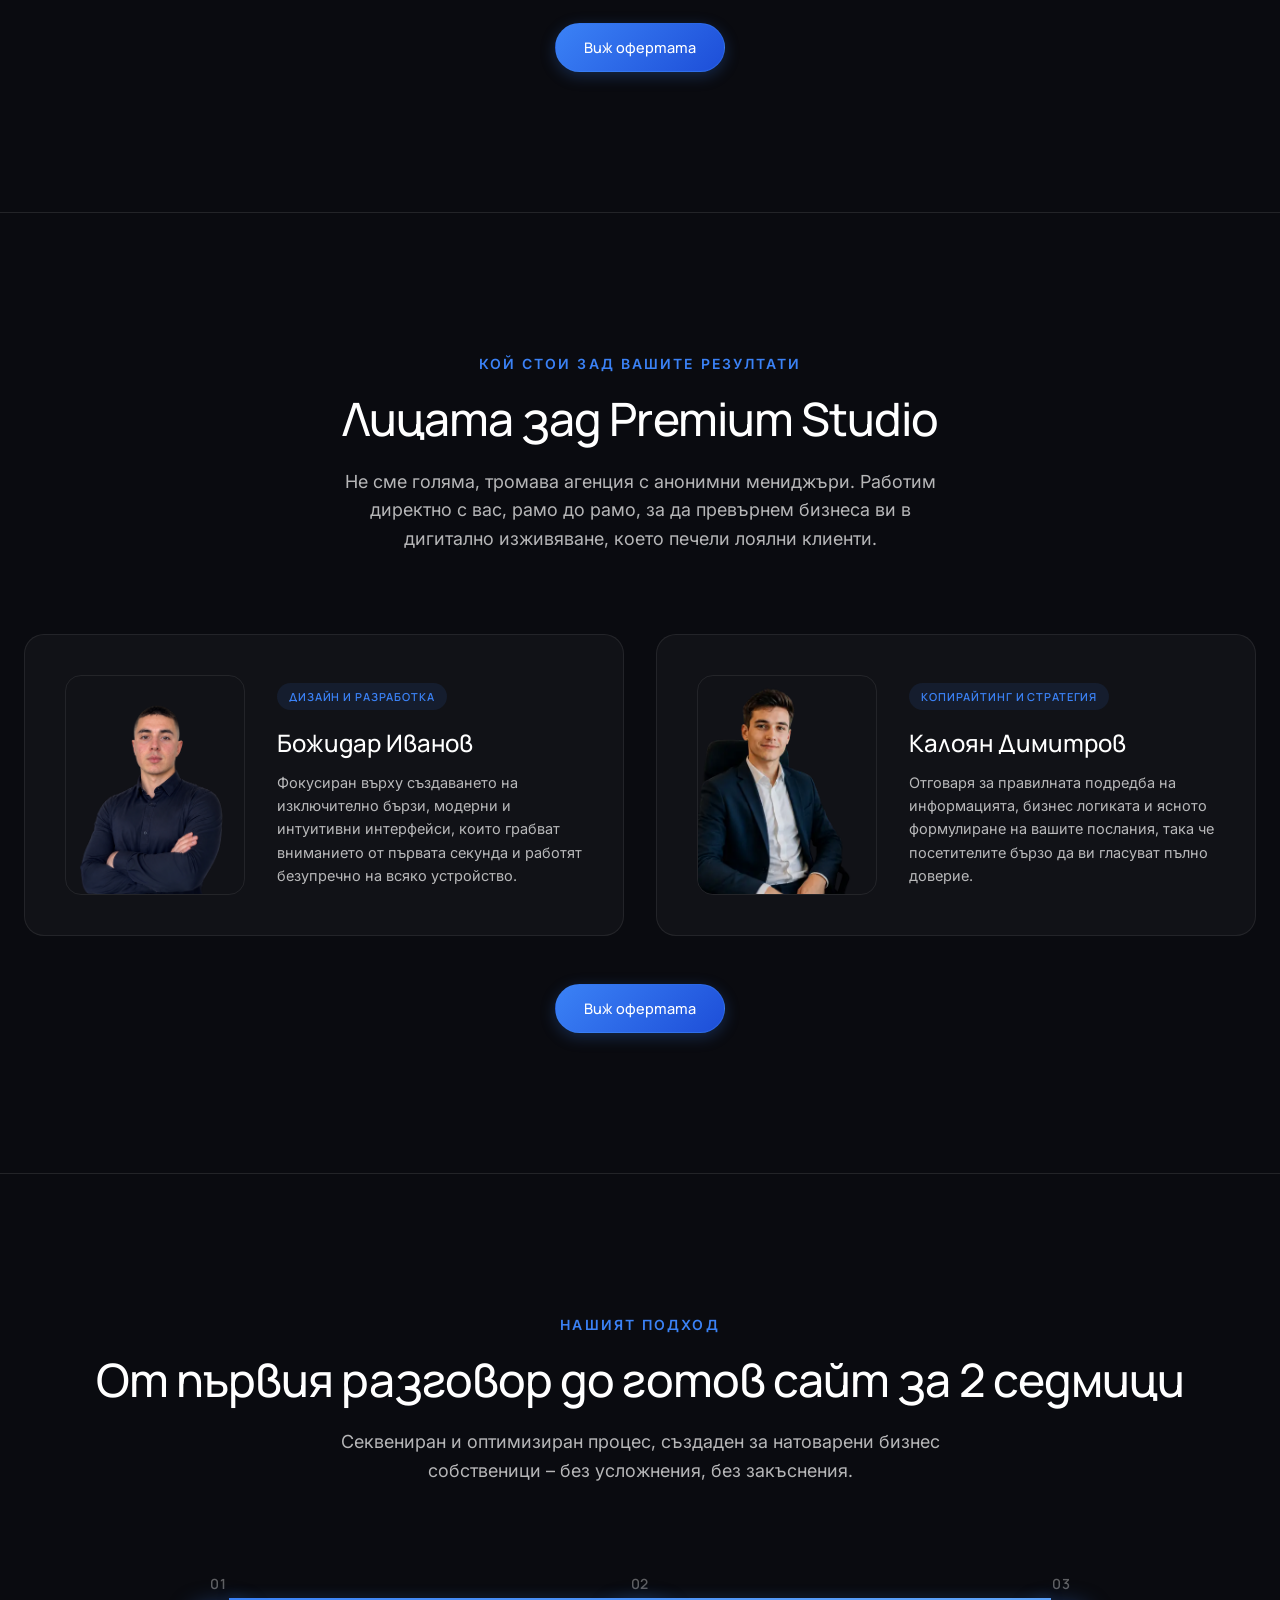
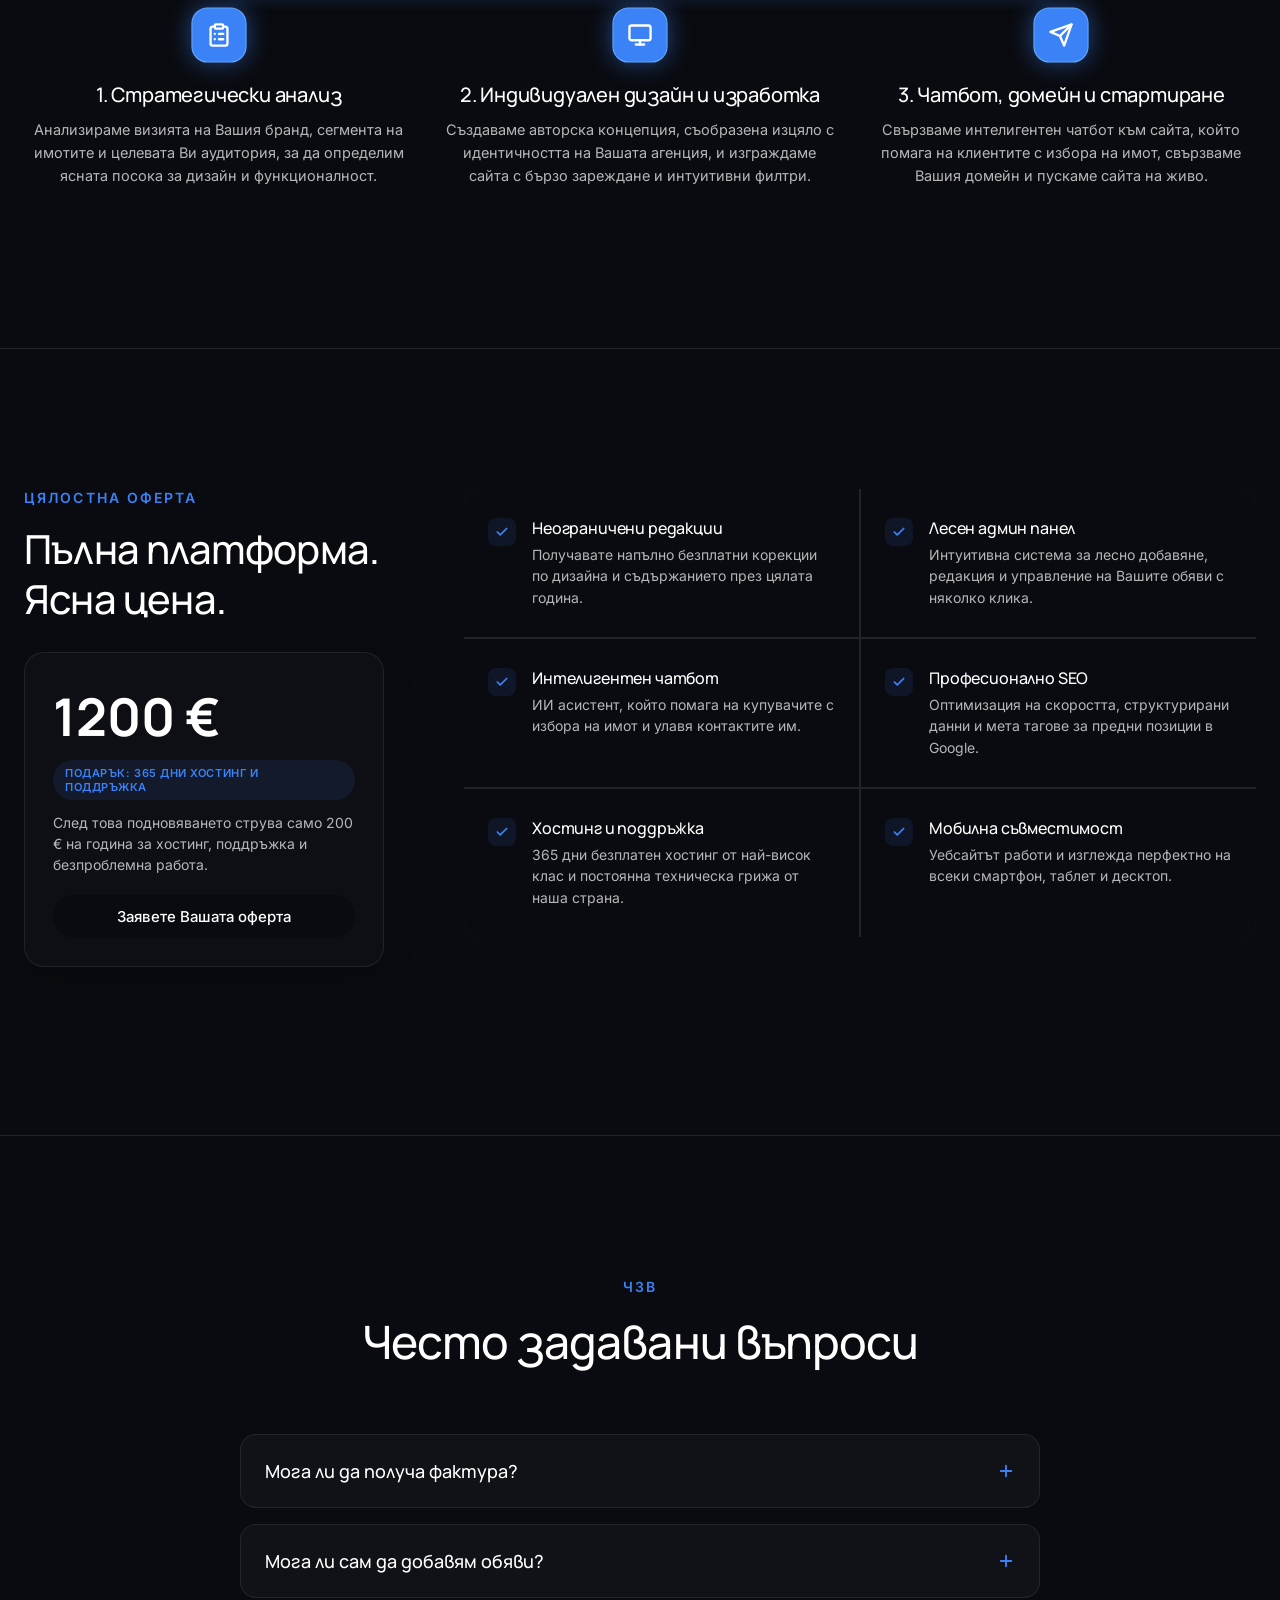
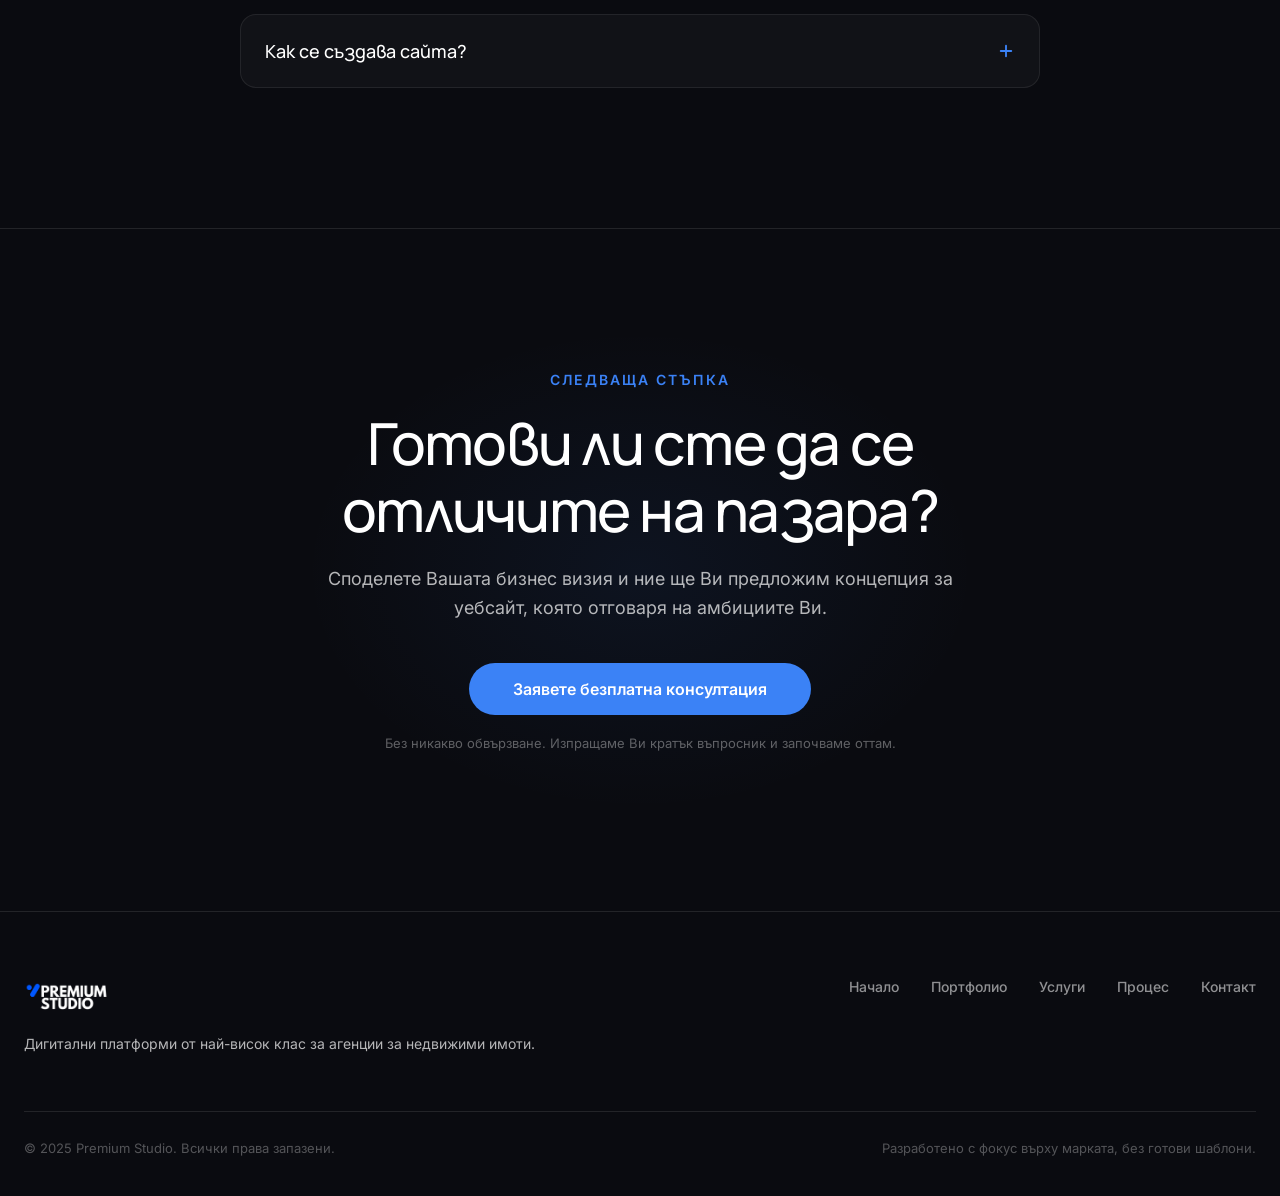
==== commit 1098653b: "Update hero subtitle copy, style glowing CTA buttons, change features CTA to scroll to offer, and ad" ====
--- a/index.html
+++ b/index.html
@@ -168,7 +168,7 @@
       </div>
 
       <div class="features-cta-wrapper" style="margin-top: 56px; text-align: center;">
-        <button class="btn btn-primary" id="features-cta-btn" data-i18n="feat.cta">Get Started</button>
+        <a href="#services-section" class="btn btn-cta-glow" data-i18n="feat.cta">View the Offer</a>
       </div>
     </div>
   </section>
@@ -280,6 +280,10 @@
           <svg width="18" height="18" viewBox="0 0 24 24" fill="none" stroke="currentColor" stroke-width="2.5" stroke-linecap="round" stroke-linejoin="round"><line x1="5" y1="12" x2="19" y2="12"></line><polyline points="12 5 19 12 12 19"></polyline></svg>
         </button>
       </div>
+      
+      <div class="portfolio-cta-wrapper" style="margin-top: 48px; text-align: center;">
+        <a href="#services-section" class="btn btn-cta-glow" data-i18n="feat.cta">View the Offer</a>
+      </div>
     </div>
   </section>
 
@@ -312,6 +316,10 @@
             <p class="about-member-desc" data-i18n="about.member2.desc">Responsible for the correct structure of information, business logic, and clear formulation of your messaging, so that visitors quickly grant you full trust.</p>
           </div>
         </div>
+      </div>
+
+      <div class="about-cta-wrapper" style="margin-top: 48px; text-align: center;">
+        <a href="#services-section" class="btn btn-cta-glow" data-i18n="feat.cta">View the Offer</a>
       </div>
     </div>
   </section>
--- a/style.css
+++ b/style.css
@@ -2216,3 +2216,34 @@
   font-size: 15px;
   line-height: 1.65;
 }
+
+/* ==========================================================================
+   Glowing CTA Buttons
+   ========================================================================== */
+.btn-cta-glow {
+  background: linear-gradient(135deg, #3b82f6, #1d4ed8);
+  border: 1px solid rgba(59, 130, 246, 0.4);
+  box-shadow: 0 4px 15px rgba(59, 130, 246, 0.25);
+  color: var(--color-light);
+  text-decoration: none;
+  font-family: var(--font-primary);
+  font-size: 14.5px;
+  font-weight: 500;
+  display: inline-flex;
+  align-items: center;
+  justify-content: center;
+  transition: all 0.3s cubic-bezier(0.16, 1, 0.3, 1);
+  padding: 14px 28px;
+  border-radius: 100px;
+}
+
+.btn-cta-glow:hover {
+  transform: translateY(-2px);
+  box-shadow: 0 8px 25px rgba(59, 130, 246, 0.45);
+  border-color: #60a5fa;
+  color: var(--color-light);
+}
+
+.btn-cta-glow:active {
+  transform: translateY(0);
+}
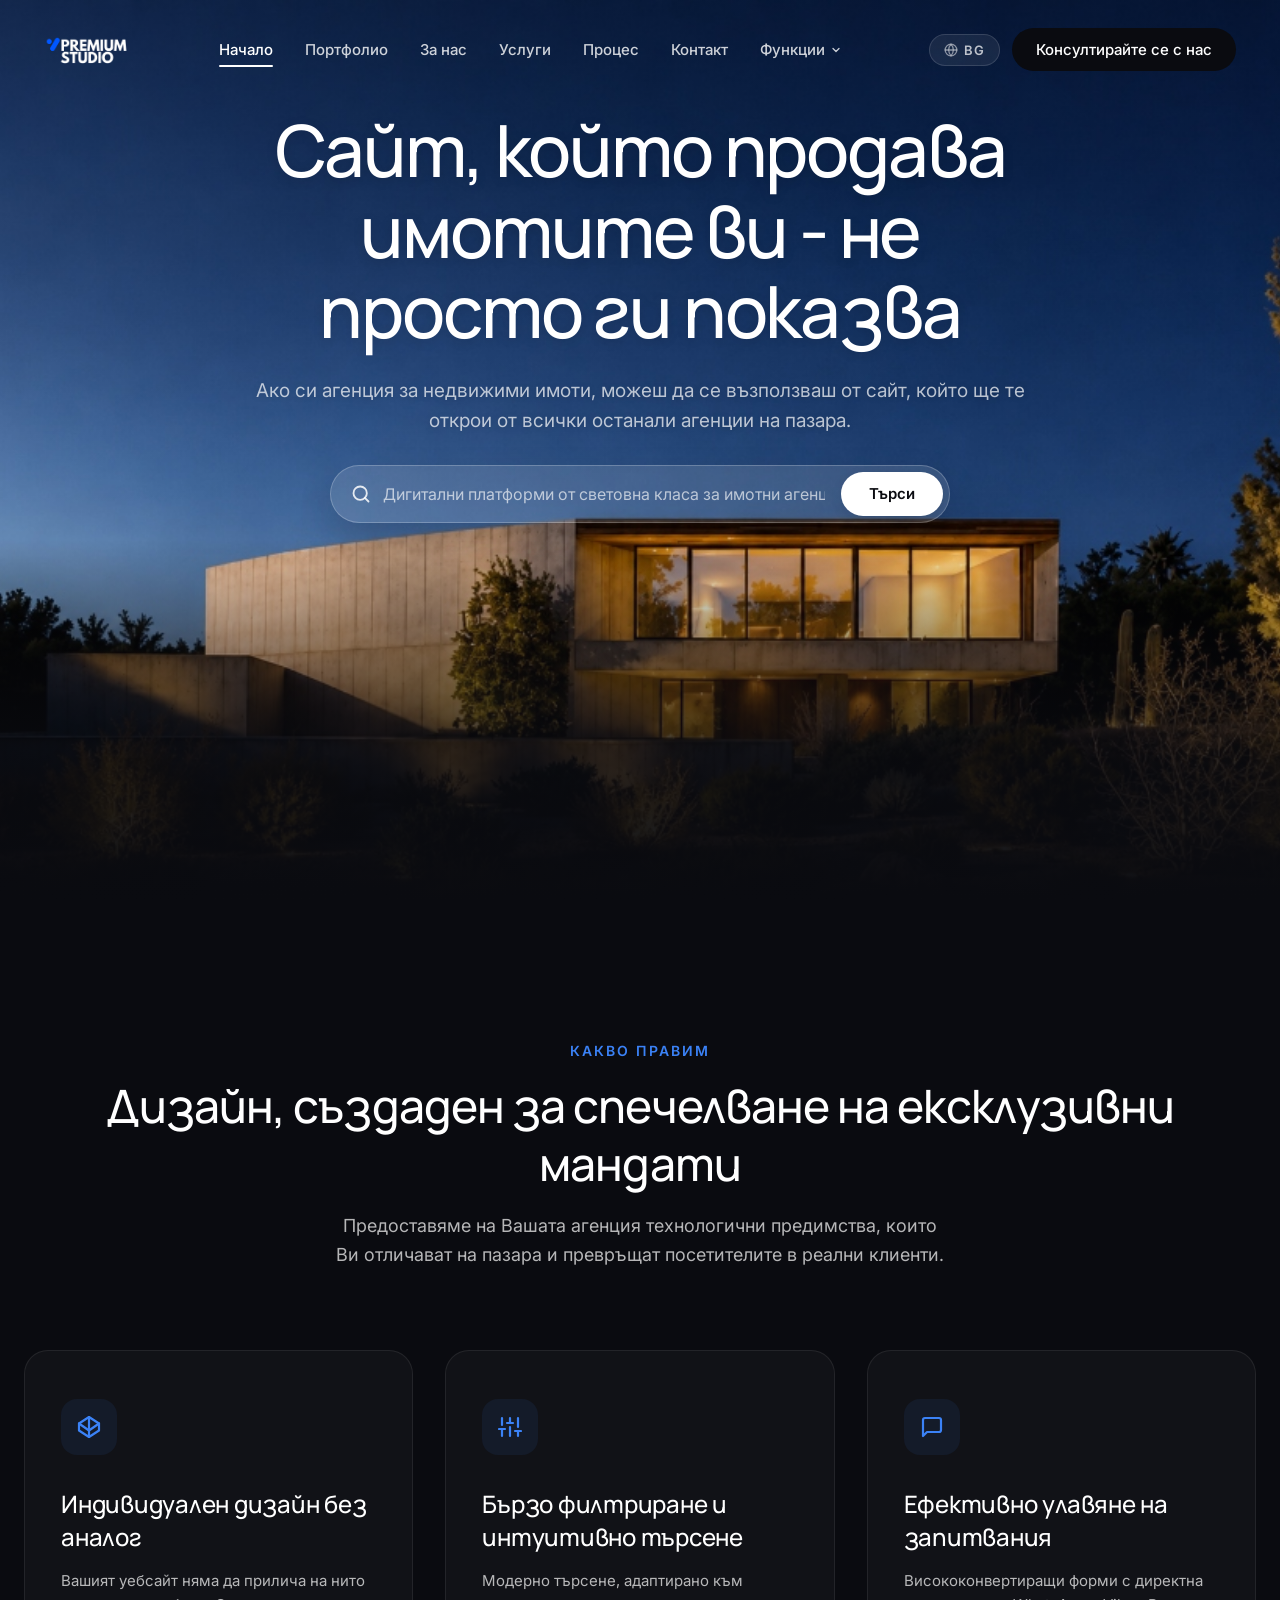
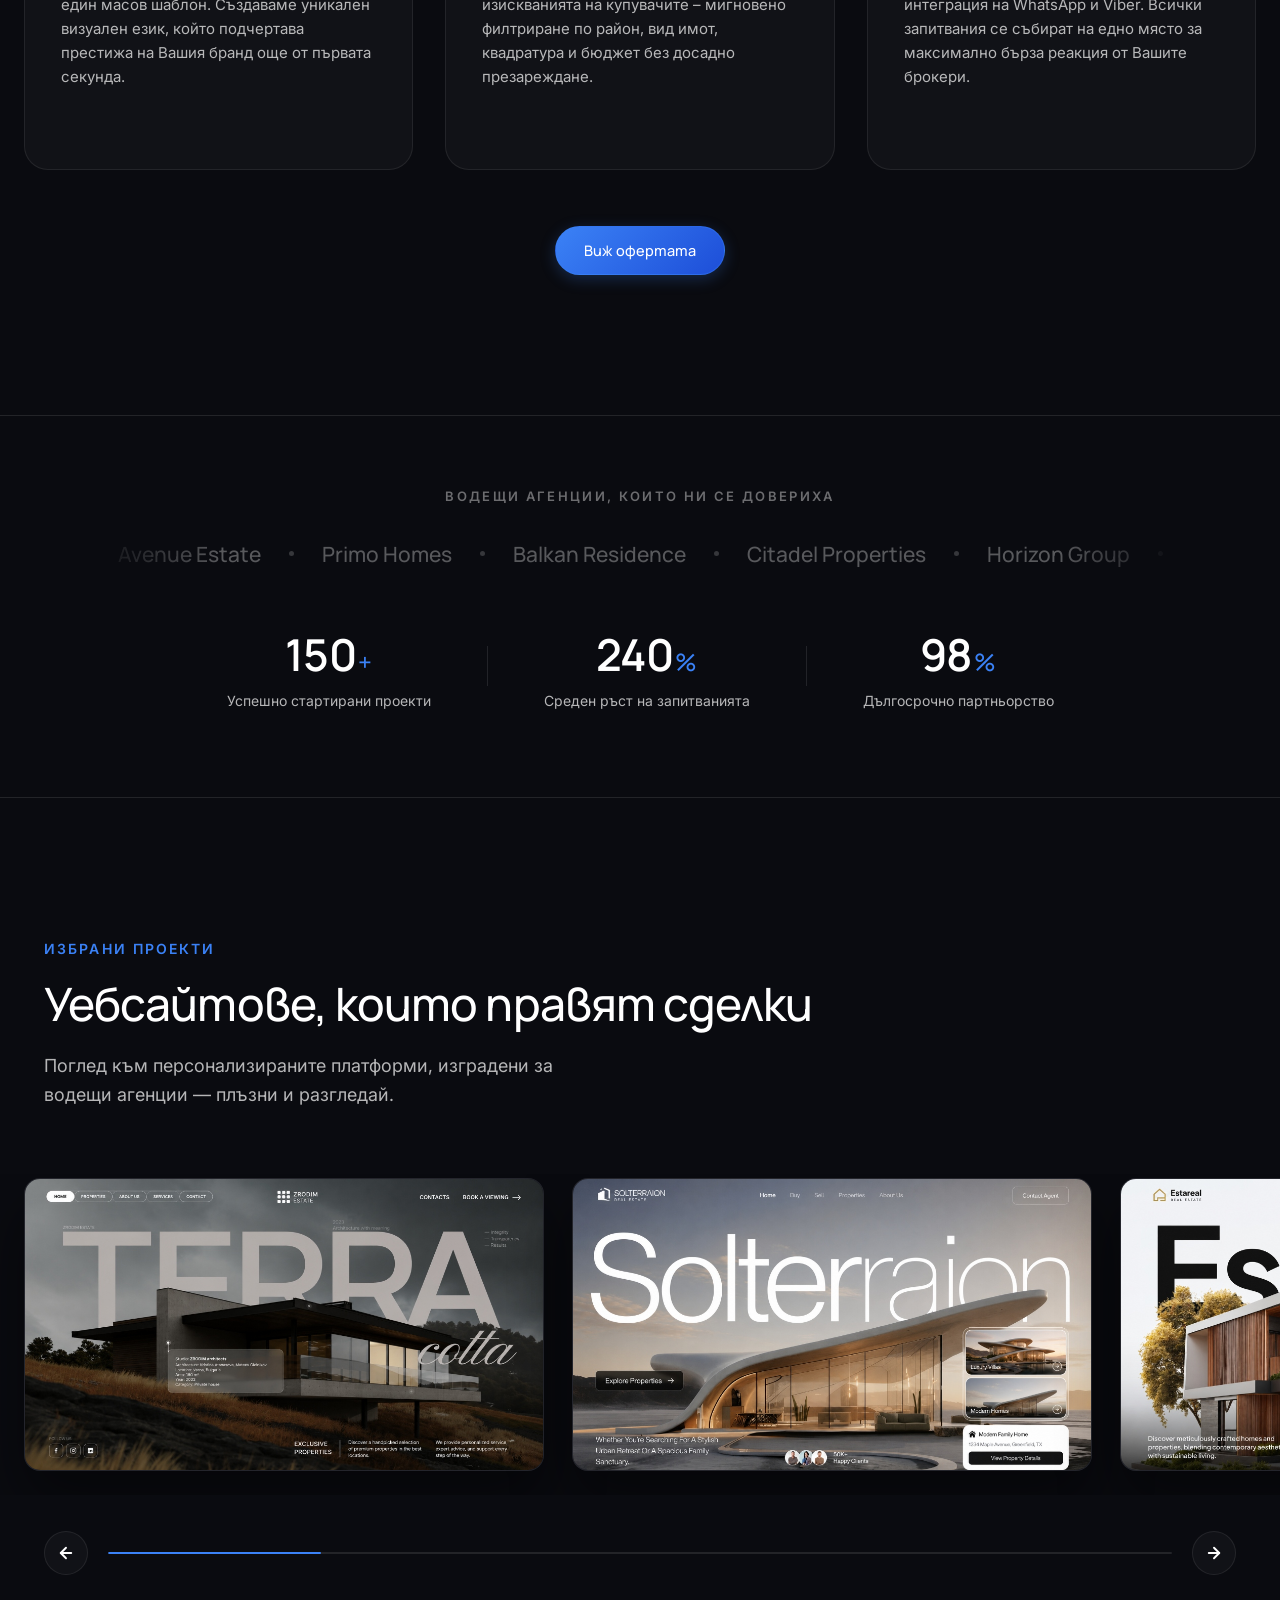
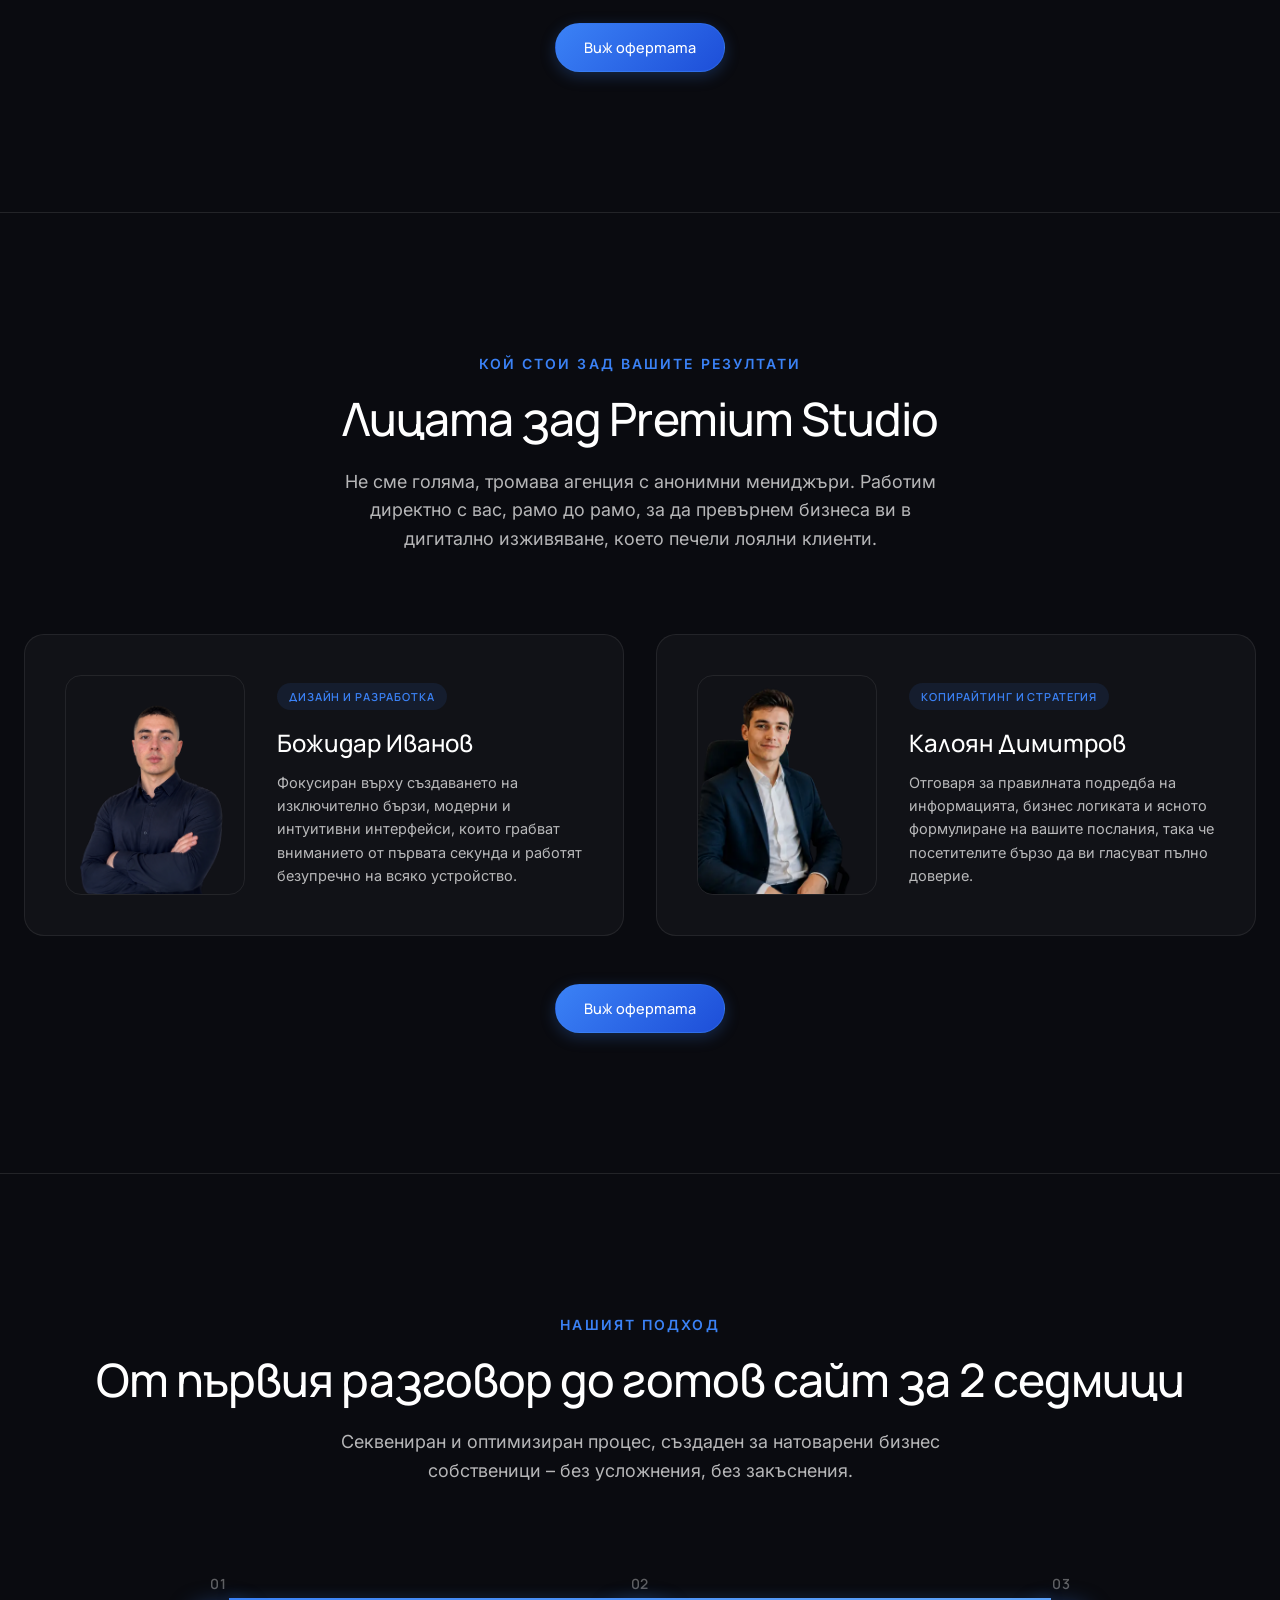
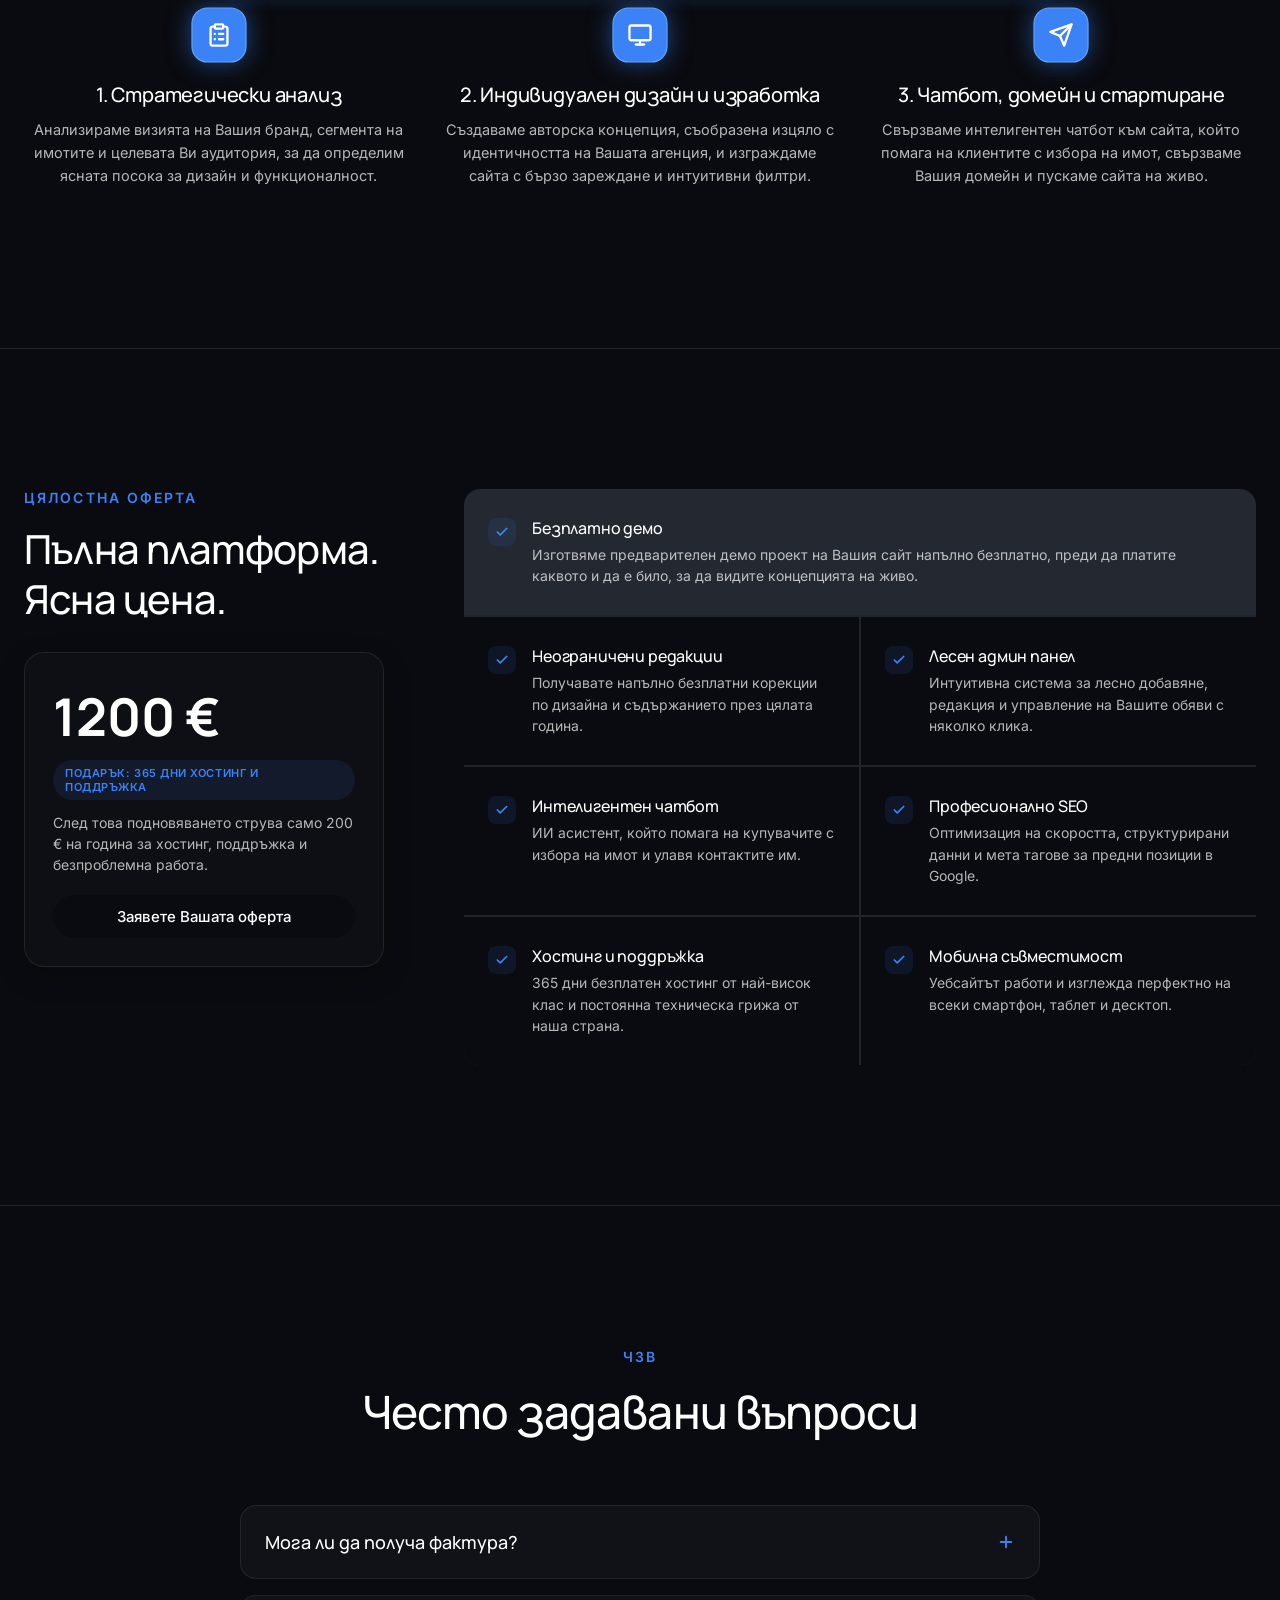
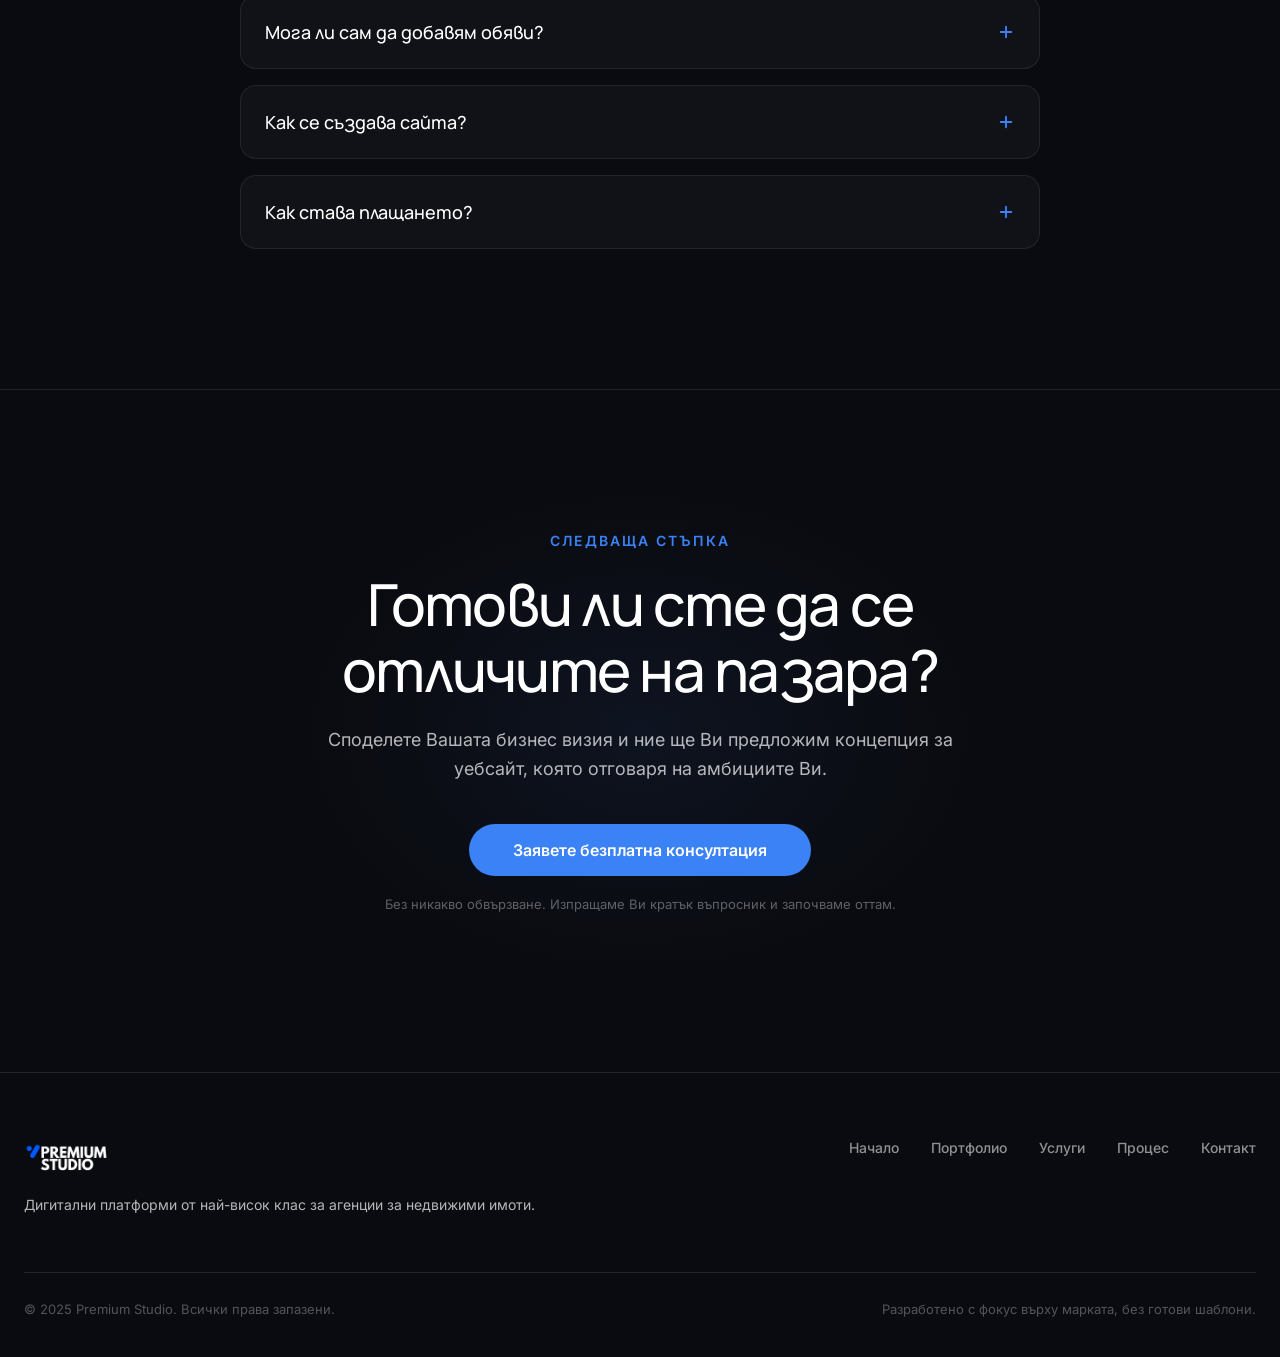
==== commit 59eef3d8: "Add Free Demo featured service item at the top of the grid and add payment FAQ card with bank transf" ====
--- a/index.html
+++ b/index.html
@@ -382,6 +382,13 @@
           </div>
         </div>
         <div class="services-grid">
+          <div class="service-item featured">
+            <div class="service-check"><svg width="14" height="14" viewBox="0 0 24 24" fill="none" stroke="currentColor" stroke-width="3" stroke-linecap="round" stroke-linejoin="round"><polyline points="20 6 9 17 4 12"></polyline></svg></div>
+            <div class="service-text">
+              <h3 class="service-title" data-i18n="serv.i0.title">Free Demo</h3>
+              <p class="service-desc" data-i18n="serv.i0.desc">We create a draft demo of your site completely free before you pay anything, so you see the concept live.</p>
+            </div>
+          </div>
           <div class="service-item">
             <div class="service-check"><svg width="14" height="14" viewBox="0 0 24 24" fill="none" stroke="currentColor" stroke-width="3" stroke-linecap="round" stroke-linejoin="round"><polyline points="20 6 9 17 4 12"></polyline></svg></div>
             <div class="service-text">
@@ -468,6 +475,18 @@
           <div class="faq-answer-wrapper">
             <div class="faq-answer" data-i18n="faq.a3">
               Сайтът се разработва с помощта на най-новите модели изкуствен интелект (ИИ), създадени специално за програмиране. Използваме Claude Code и най-мощния модел Claude Opus 4.8 за безкомпромисна бързина и чист код.
+            </div>
+          </div>
+        </div>
+
+        <div class="faq-item">
+          <button class="faq-question">
+            <span data-i18n="faq.q4">Как става плащането?</span>
+            <span class="faq-icon"><svg width="18" height="18" viewBox="0 0 24 24" fill="none" stroke="currentColor" stroke-width="2.5" stroke-linecap="round" stroke-linejoin="round"><line x1="12" y1="5" x2="12" y2="19"></line><line x1="5" y1="12" x2="19" y2="12"></line></svg></span>
+          </button>
+          <div class="faq-answer-wrapper">
+            <div class="faq-answer" data-i18n="faq.a4">
+              Плащането се извършва по банков път. За Ваше пълно спокойствие, в самото начало изготвяме безплатно демо на Вашия сайт. Ако дизайнът и концепцията Ви харесат, се заплащат 50% авансово, а останалата половина — едва накрая, когато сайтът е напълно готов и Ви удовлетворява на 100%.
             </div>
           </div>
         </div>
--- a/style.css
+++ b/style.css
@@ -1630,6 +1630,21 @@
   background: rgba(255, 255, 255, 0.025);
 }
 
+.service-item.featured {
+  grid-column: span 2;
+  background: rgba(59, 130, 246, 0.04);
+}
+
+.service-item.featured:hover {
+  background: rgba(59, 130, 246, 0.08);
+}
+
+@media (max-width: 768px) {
+  .service-item.featured {
+    grid-column: span 1;
+  }
+}
+
 .service-check {
   flex-shrink: 0;
   width: 28px;
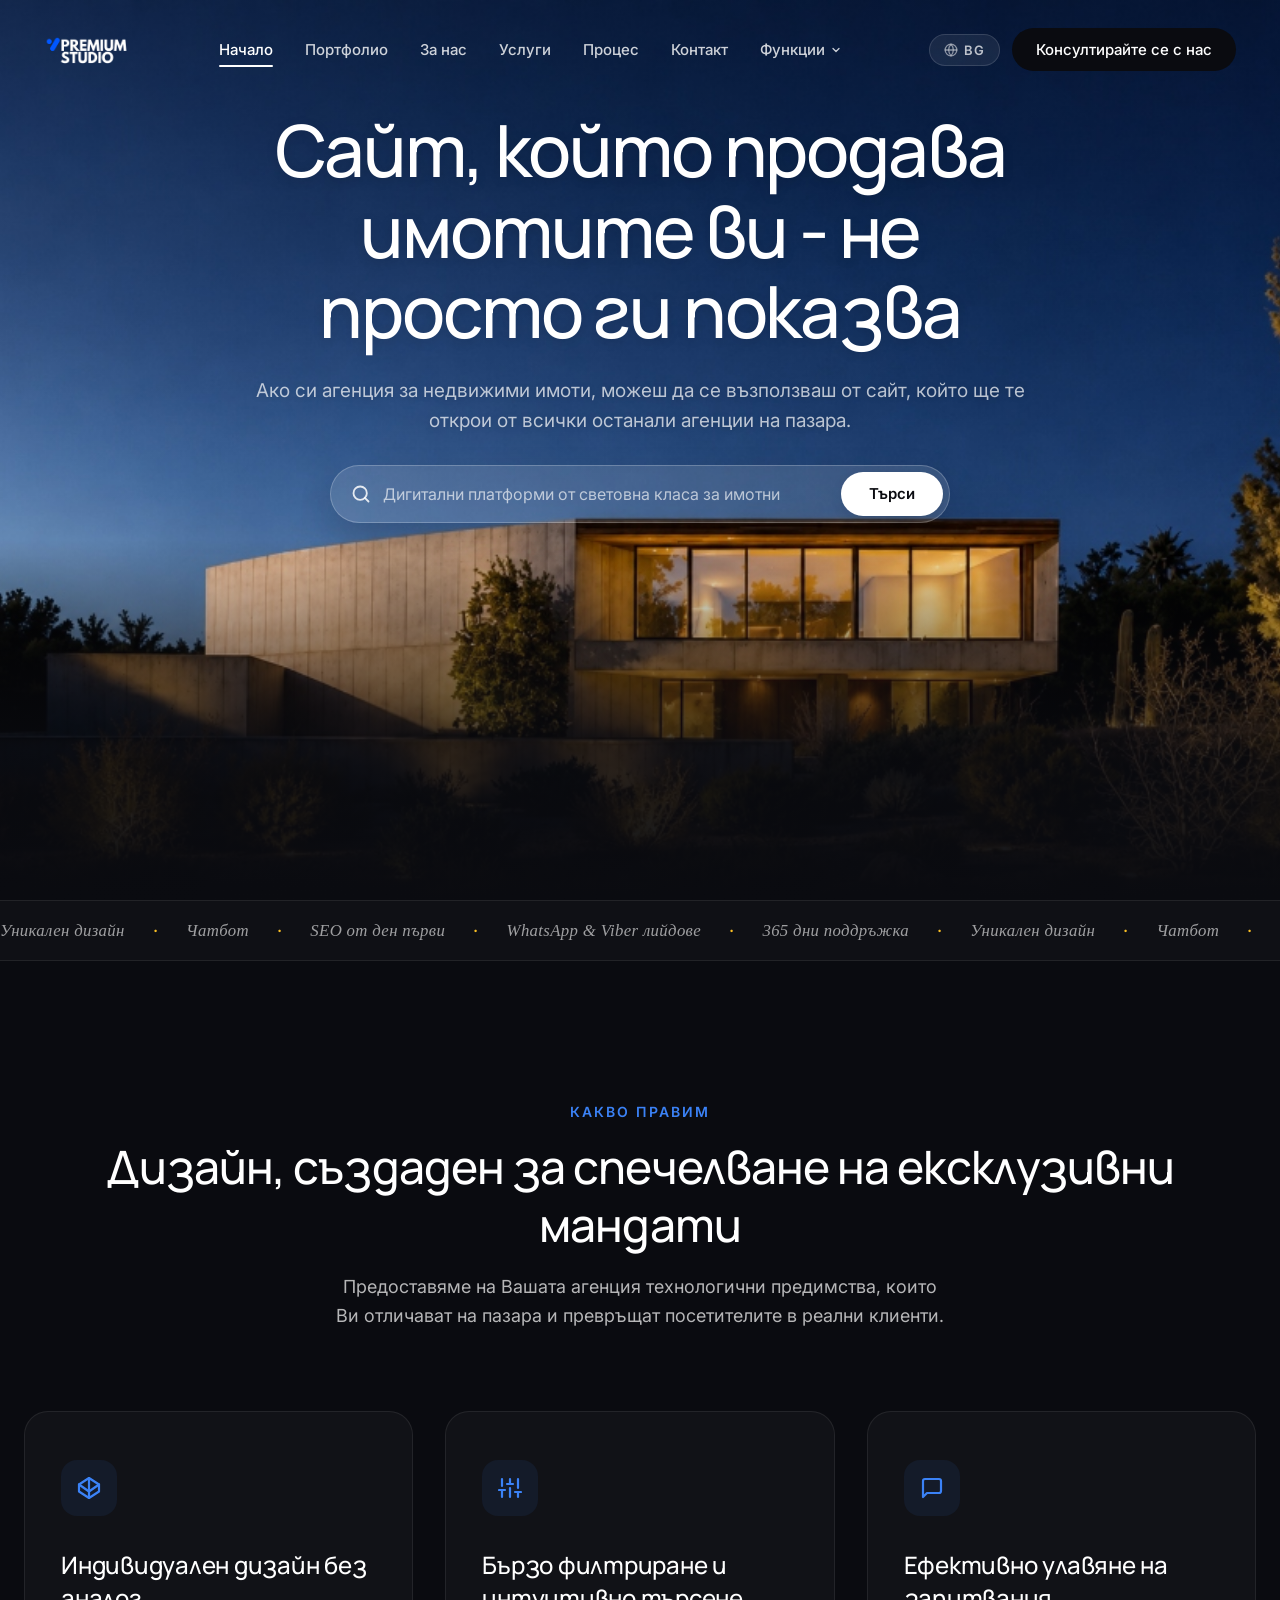
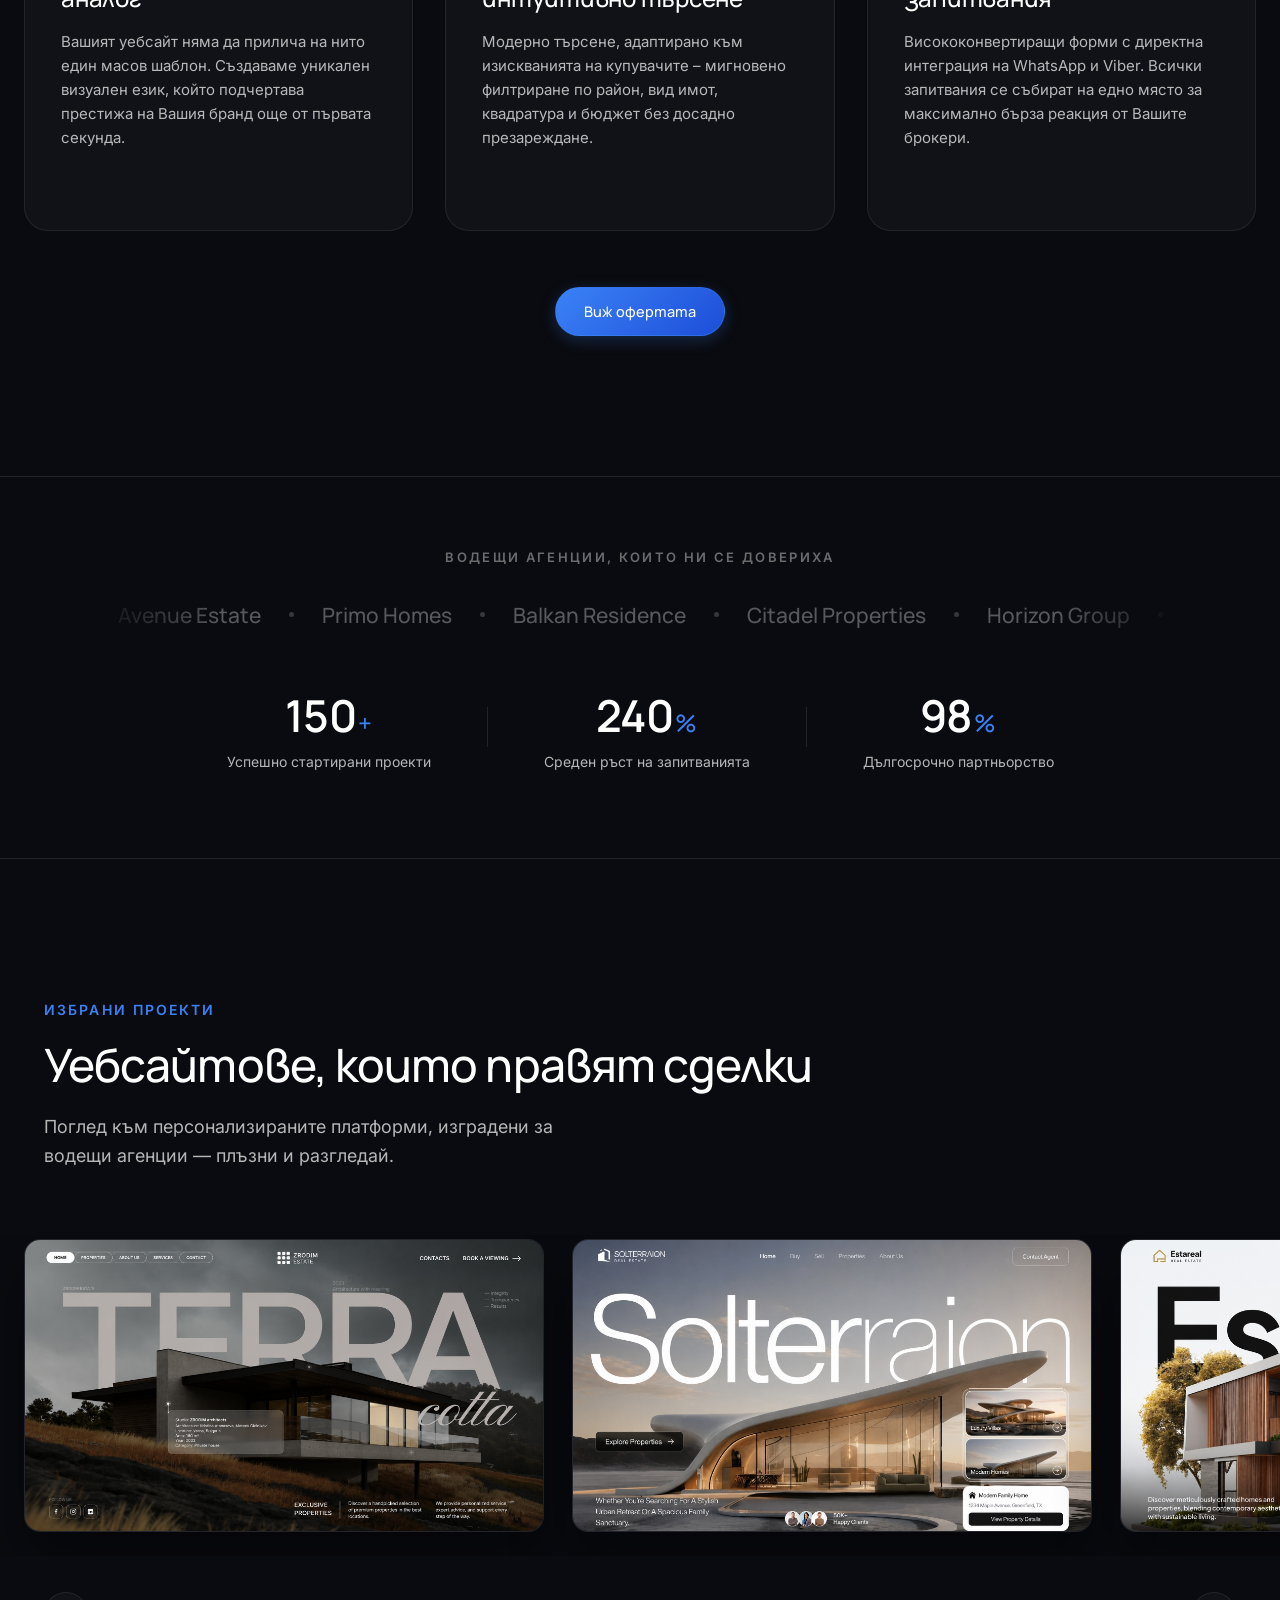
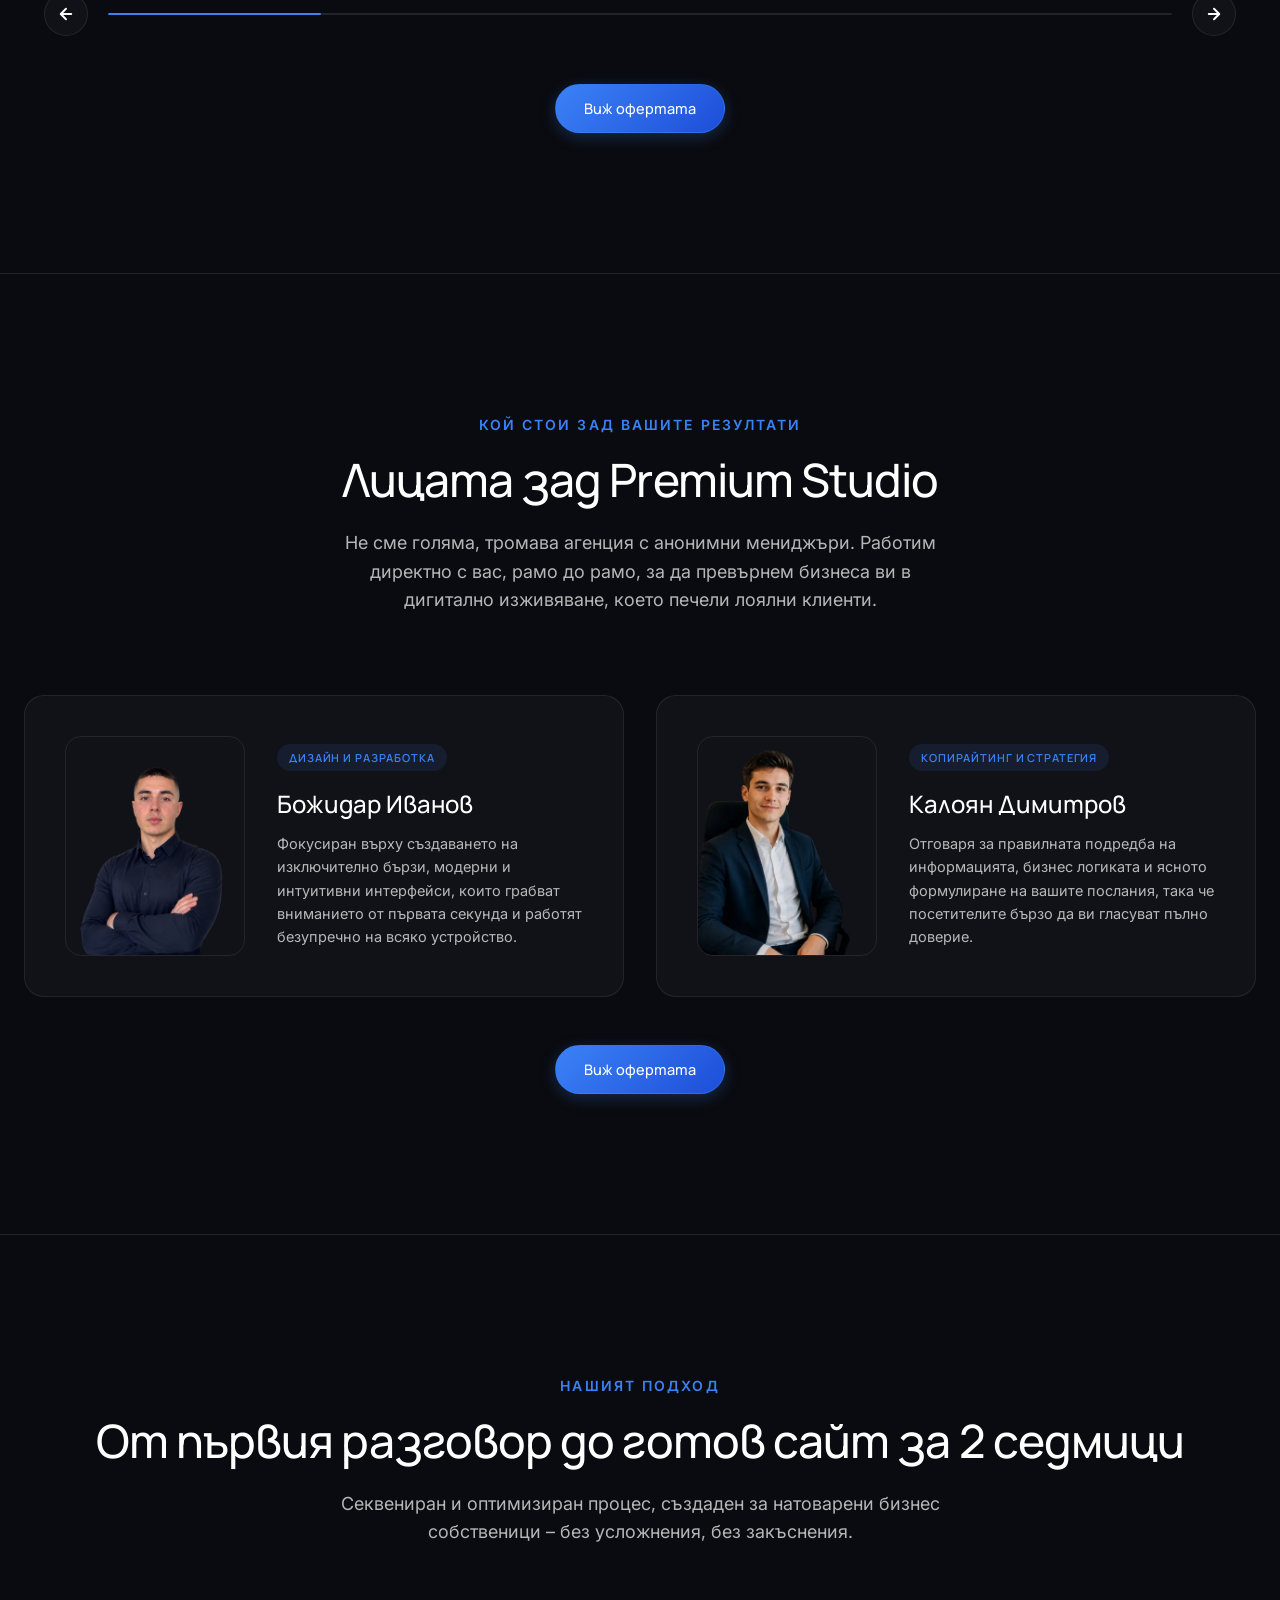
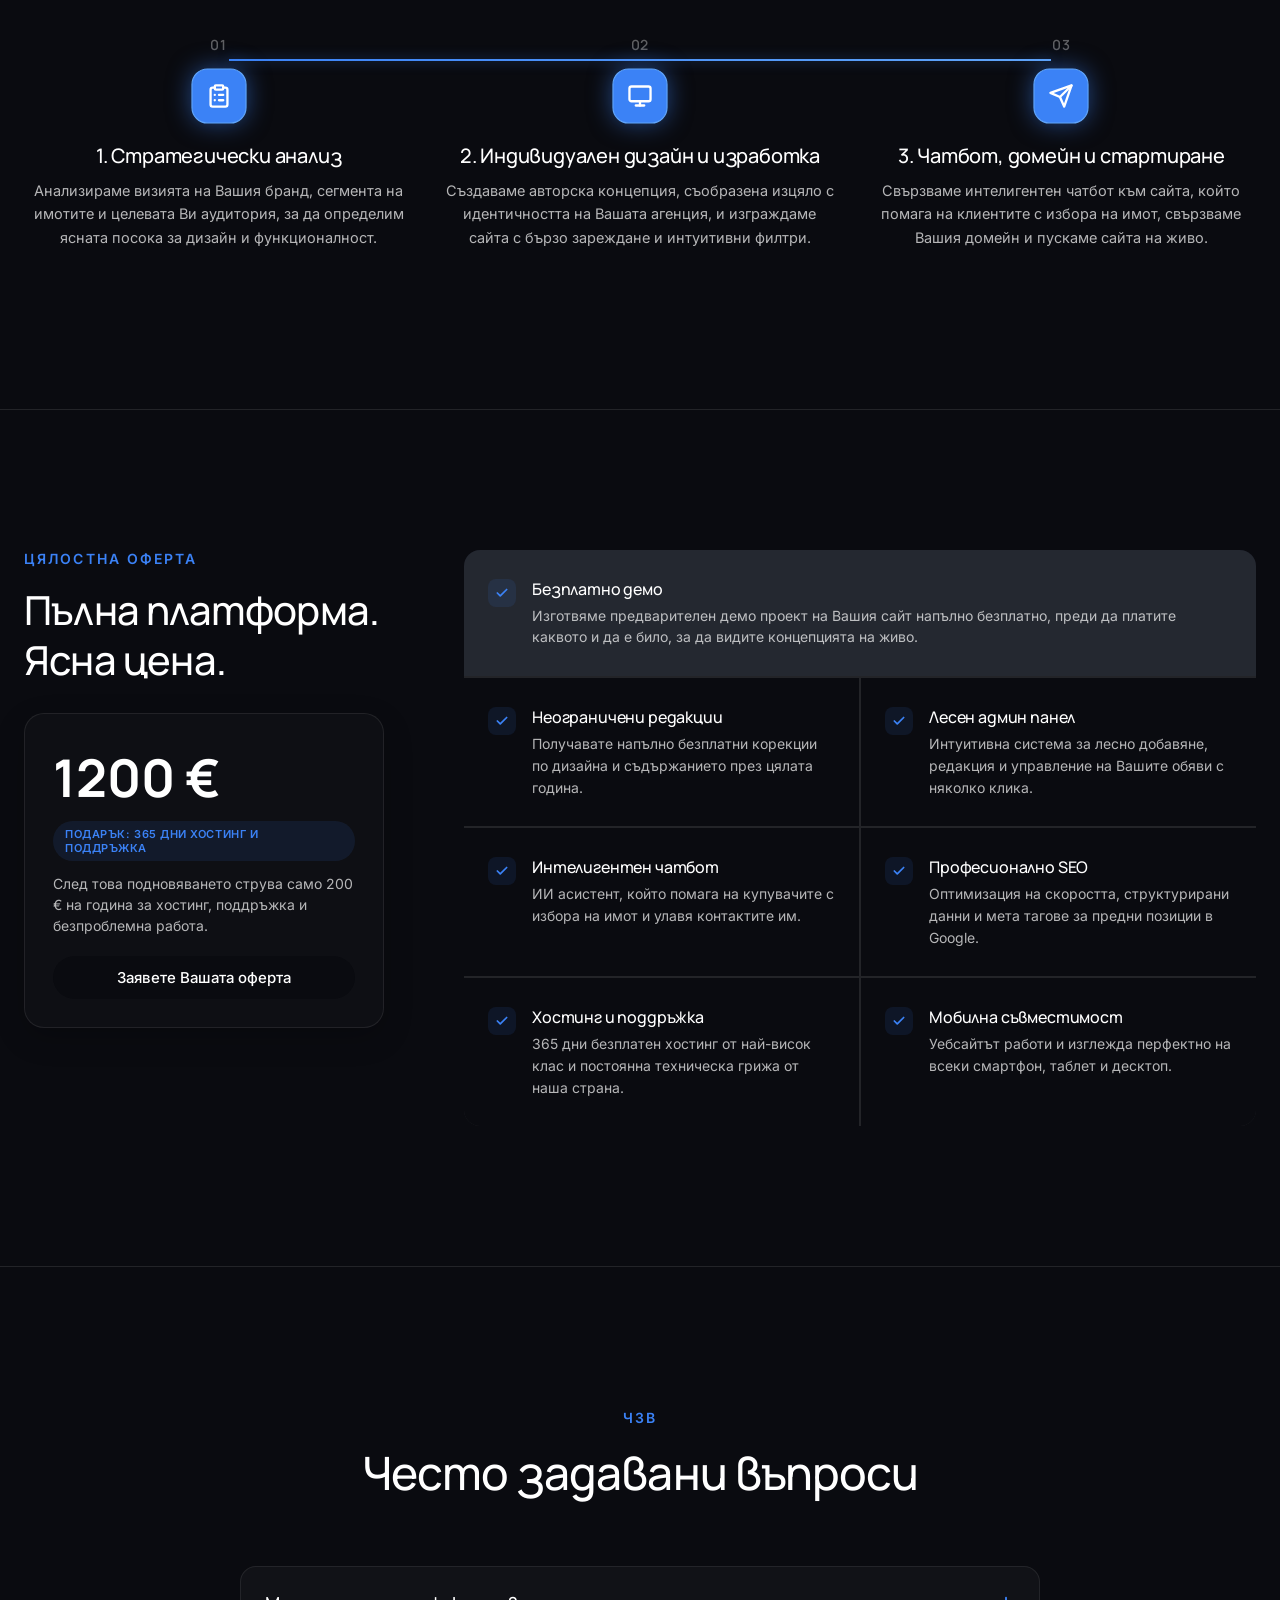
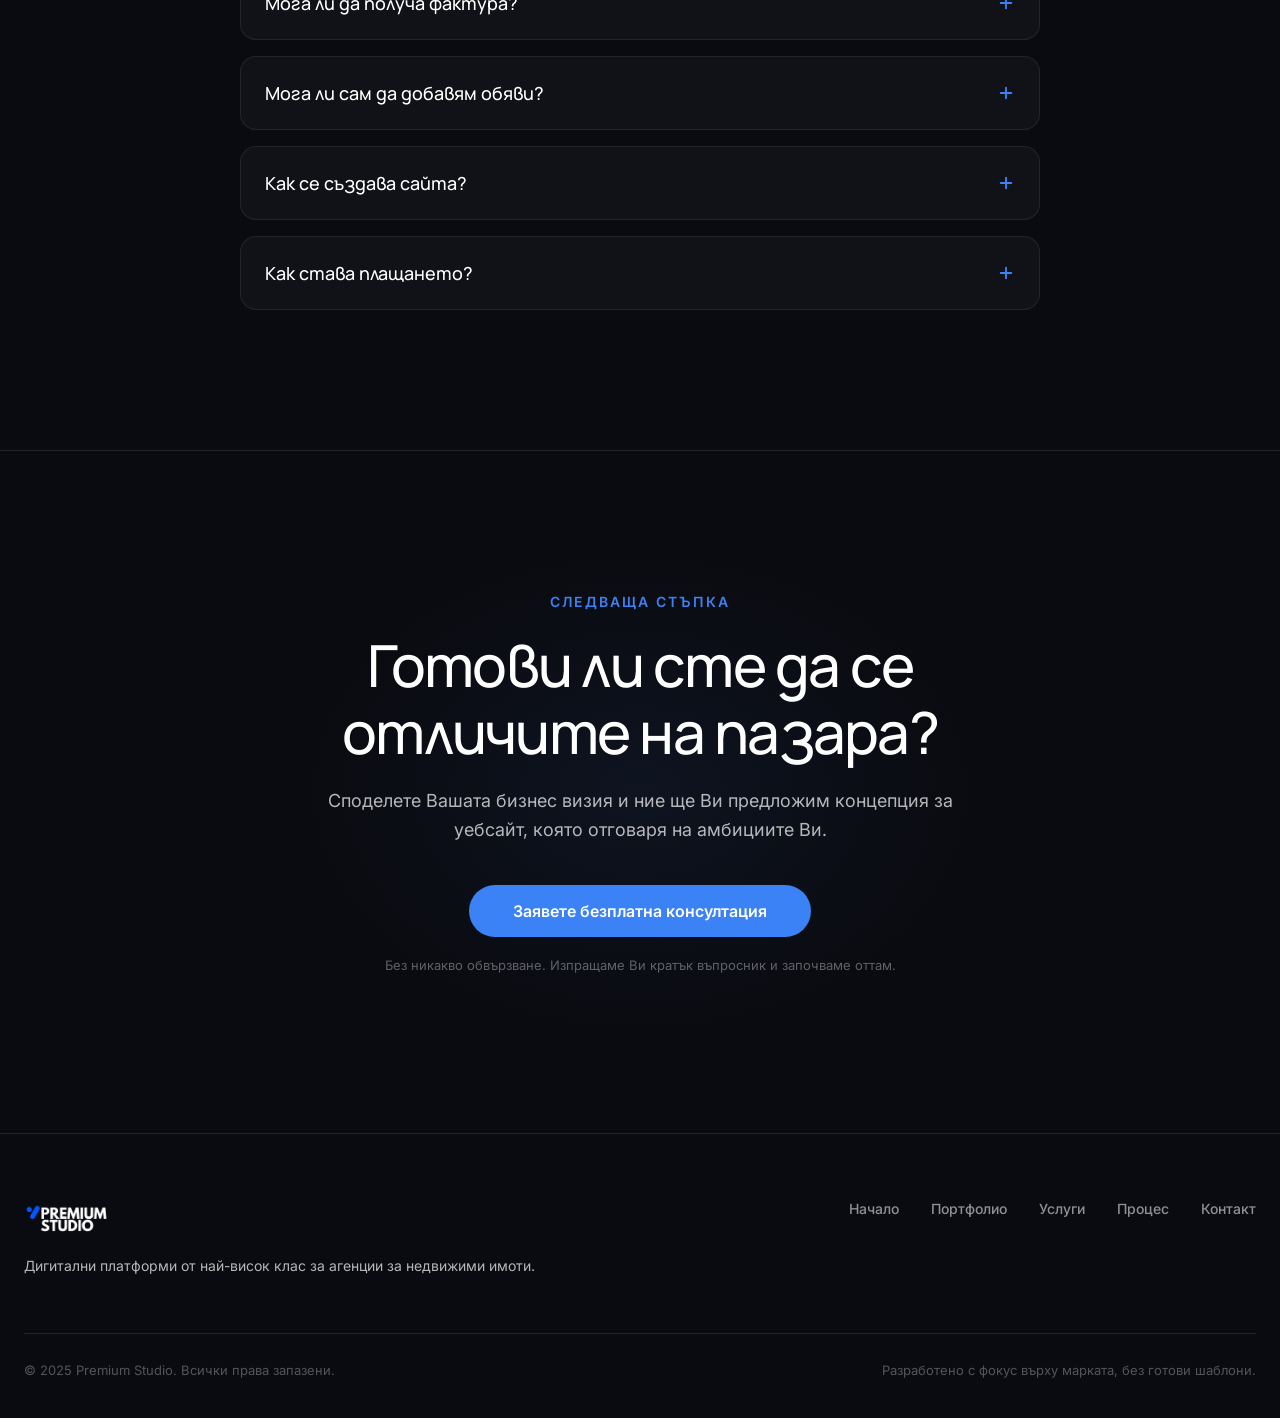
==== commit ded92271: "Add infinite horizontal marquee slider for brand benefits immediately below the hero section" ====
--- a/index.html
+++ b/index.html
@@ -118,6 +118,33 @@
     </div>
   </section>
 
+  <!-- Benefits Marquee -->
+  <div class="benefits-marquee-container">
+    <div class="benefits-marquee-track">
+      <span data-i18n="marquee.b1">Уникален дизайн</span>
+      <span class="marquee-sep">·</span>
+      <span data-i18n="marquee.b2">Чатбот</span>
+      <span class="marquee-sep">·</span>
+      <span data-i18n="marquee.b3">SEO от ден първи</span>
+      <span class="marquee-sep">·</span>
+      <span data-i18n="marquee.b4">WhatsApp & Viber лийдове</span>
+      <span class="marquee-sep">·</span>
+      <span data-i18n="marquee.b5">365 дни поддръжка</span>
+      <span class="marquee-sep">·</span>
+
+      <span data-i18n="marquee.b1">Уникален дизайн</span>
+      <span class="marquee-sep">·</span>
+      <span data-i18n="marquee.b2">Чатбот</span>
+      <span class="marquee-sep">·</span>
+      <span data-i18n="marquee.b3">SEO от ден първи</span>
+      <span class="marquee-sep">·</span>
+      <span data-i18n="marquee.b4">WhatsApp & Viber лийдове</span>
+      <span class="marquee-sep">·</span>
+      <span data-i18n="marquee.b5">365 дни поддръжка</span>
+      <span class="marquee-sep">·</span>
+    </div>
+  </div>
+
   <!-- Features -->
   <section class="features-section" id="features-section">
     <div class="features-container">
--- a/style.css
+++ b/style.css
@@ -2262,3 +2262,57 @@
 .btn-cta-glow:active {
   transform: translateY(0);
 }
+
+/* ==========================================================================
+   Benefits Marquee
+   ========================================================================== */
+.benefits-marquee-container {
+  overflow: hidden;
+  border-top: 1px solid rgba(255, 255, 255, 0.08);
+  border-bottom: 1px solid rgba(255, 255, 255, 0.08);
+  background: rgba(255, 255, 255, 0.02);
+  padding: 1.1rem 0;
+  width: 100%;
+  position: relative;
+  z-index: 10;
+}
+
+.benefits-marquee-track {
+  display: inline-flex;
+  white-space: nowrap;
+  align-items: center;
+  gap: 1.5rem;
+  animation: marquee-scroll 26s linear infinite;
+  width: max-content;
+}
+
+.benefits-marquee-container:hover .benefits-marquee-track {
+  animation-play-state: paused;
+}
+
+.benefits-marquee-track span {
+  font-family: 'Playfair Display', serif;
+  font-style: italic;
+  font-size: 1.05rem;
+  color: rgba(255, 255, 255, 0.6);
+  letter-spacing: 0.02em;
+}
+
+.benefits-marquee-track .marquee-sep {
+  font-family: var(--font-secondary);
+  font-style: normal;
+  color: #fbbf24; /* Golden/Beige accent */
+  font-size: 1.2rem;
+  margin: 0 4px;
+  display: inline-block;
+  vertical-align: middle;
+}
+
+@keyframes marquee-scroll {
+  0% {
+    transform: translate3d(0, 0, 0);
+  }
+  100% {
+    transform: translate3d(-50%, 0, 0);
+  }
+}
